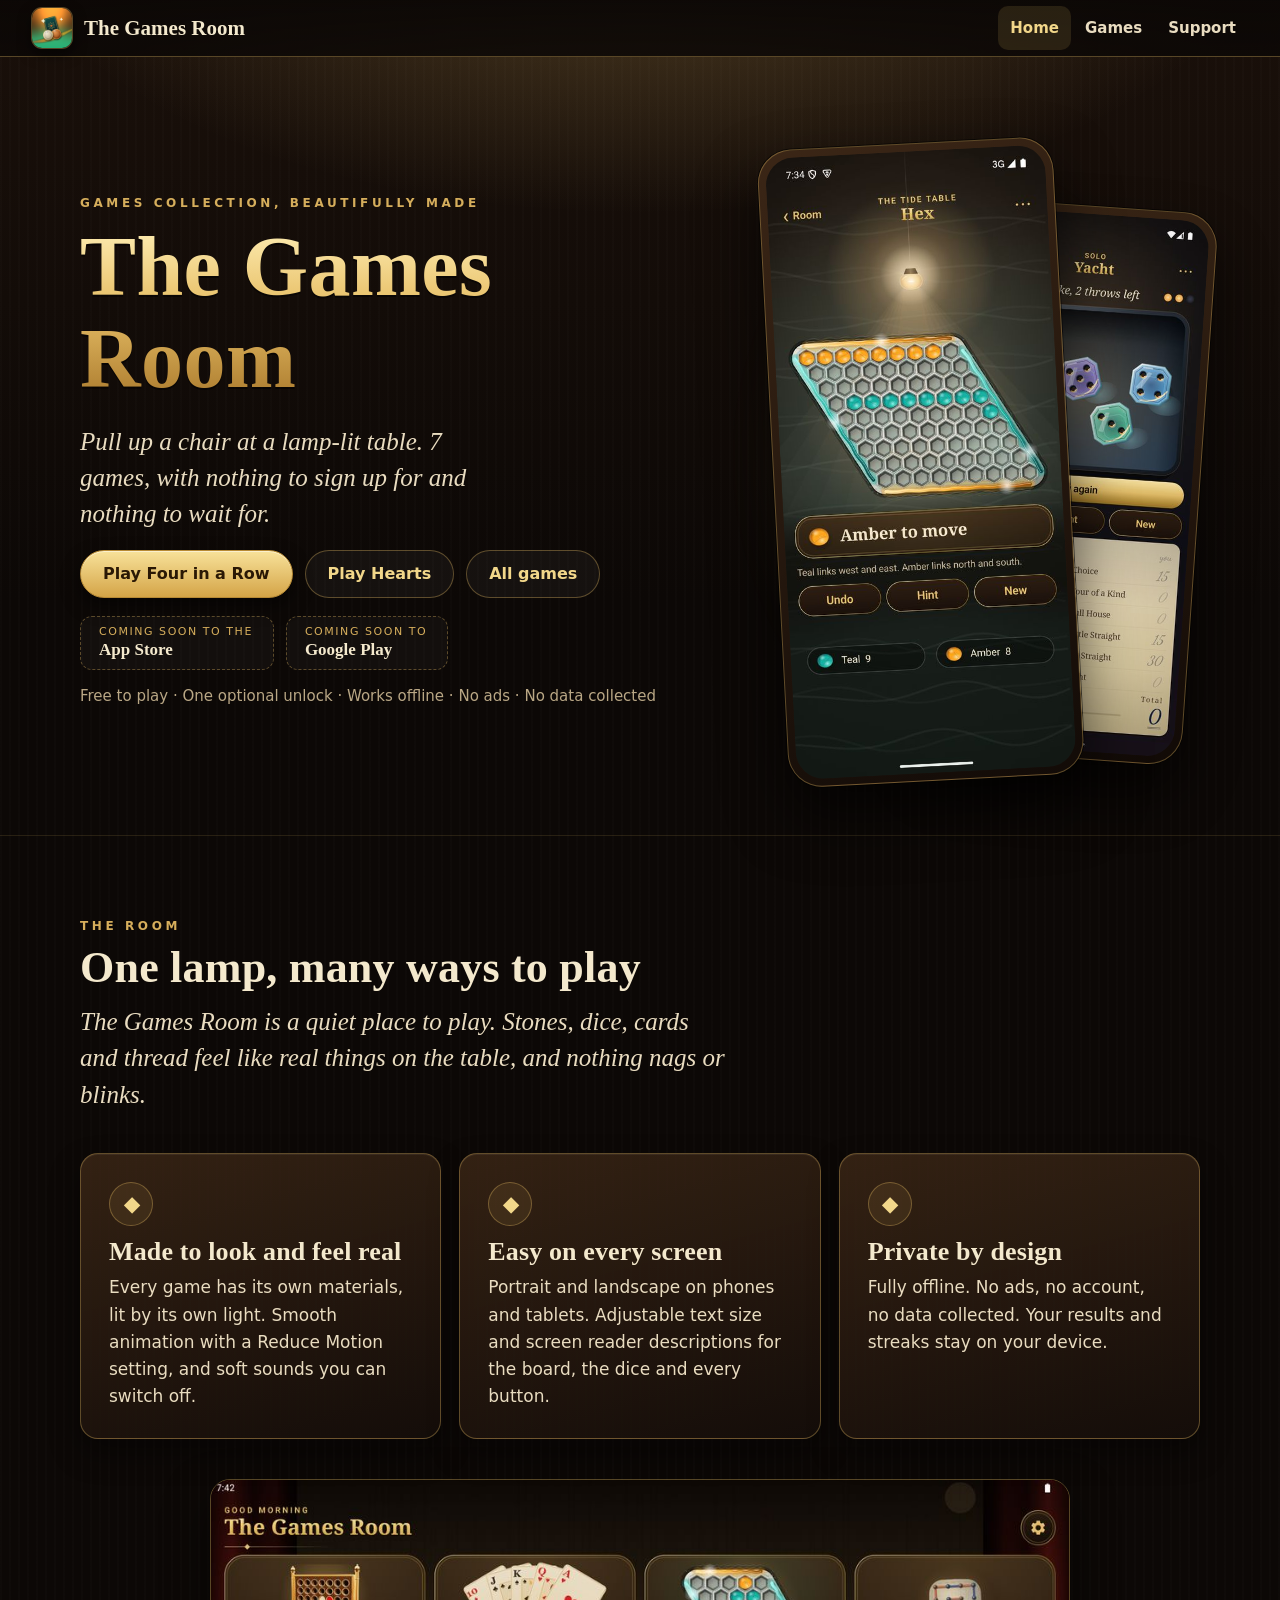
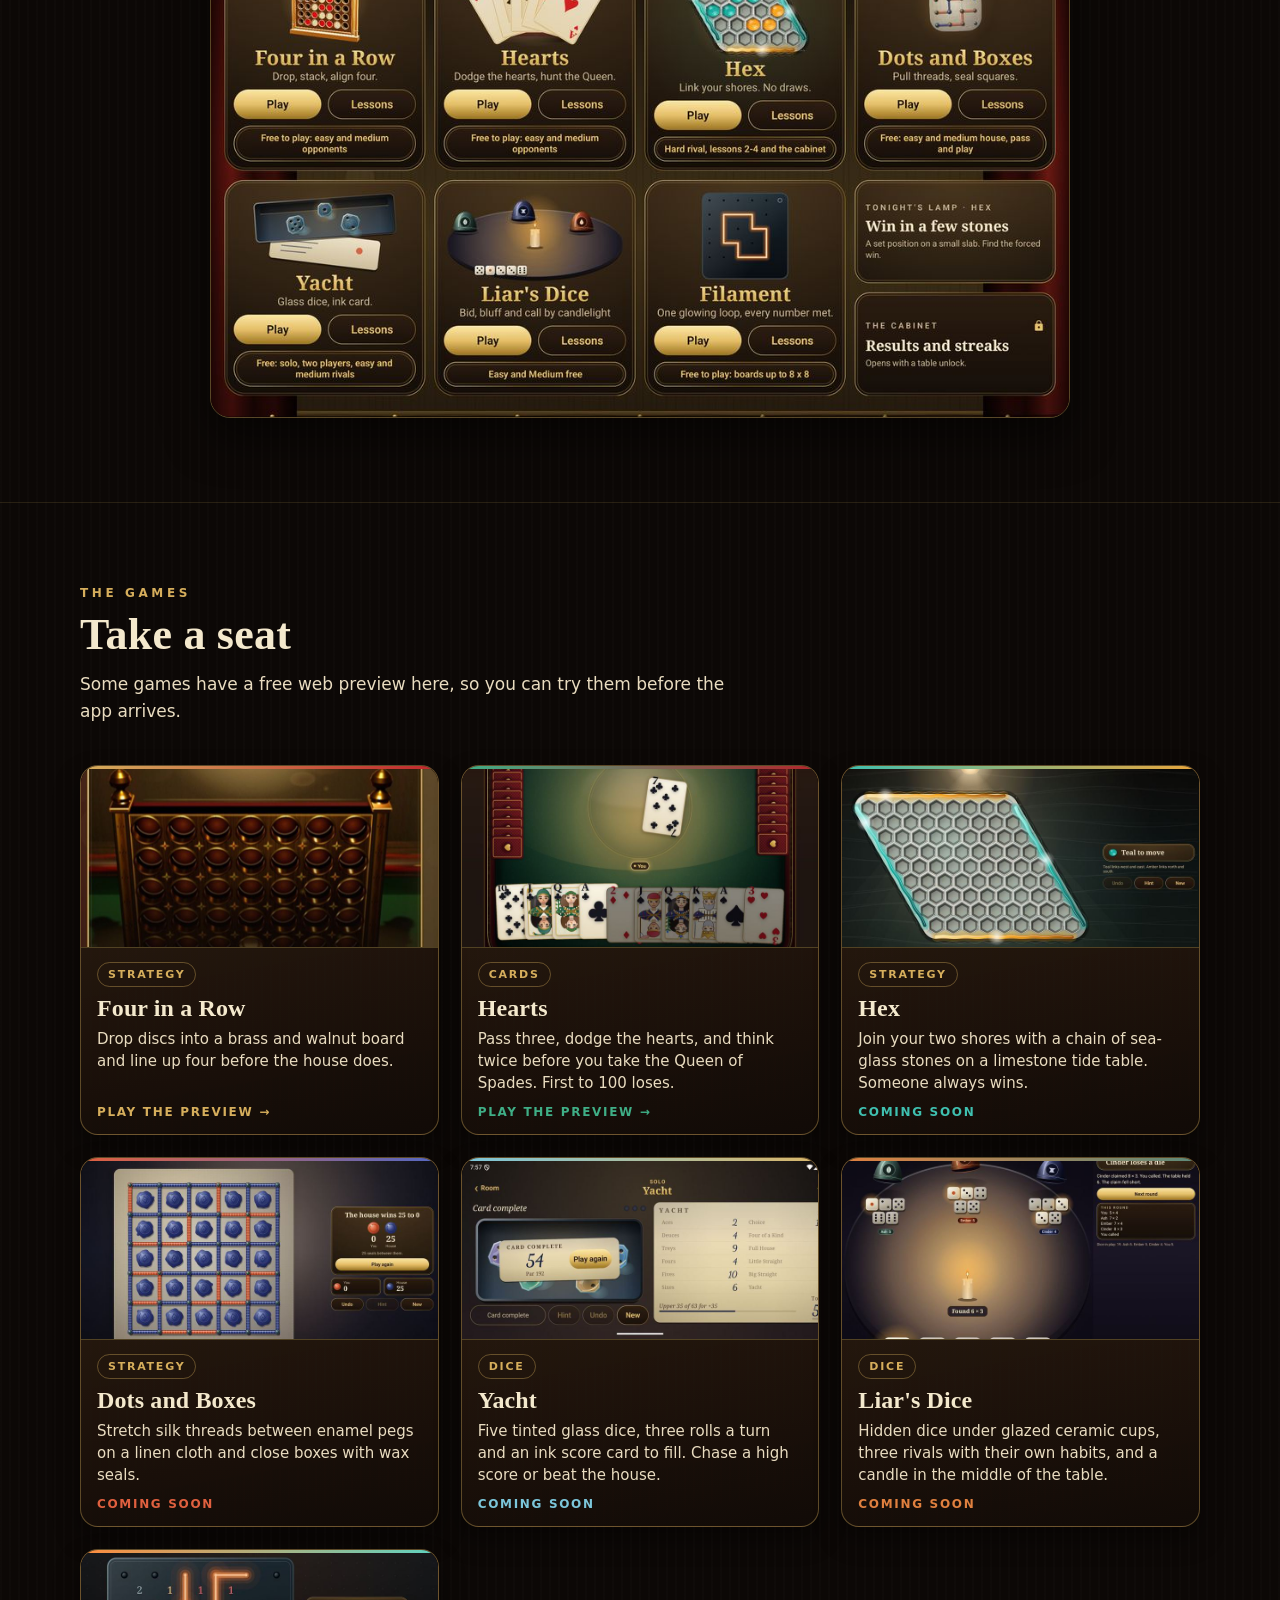
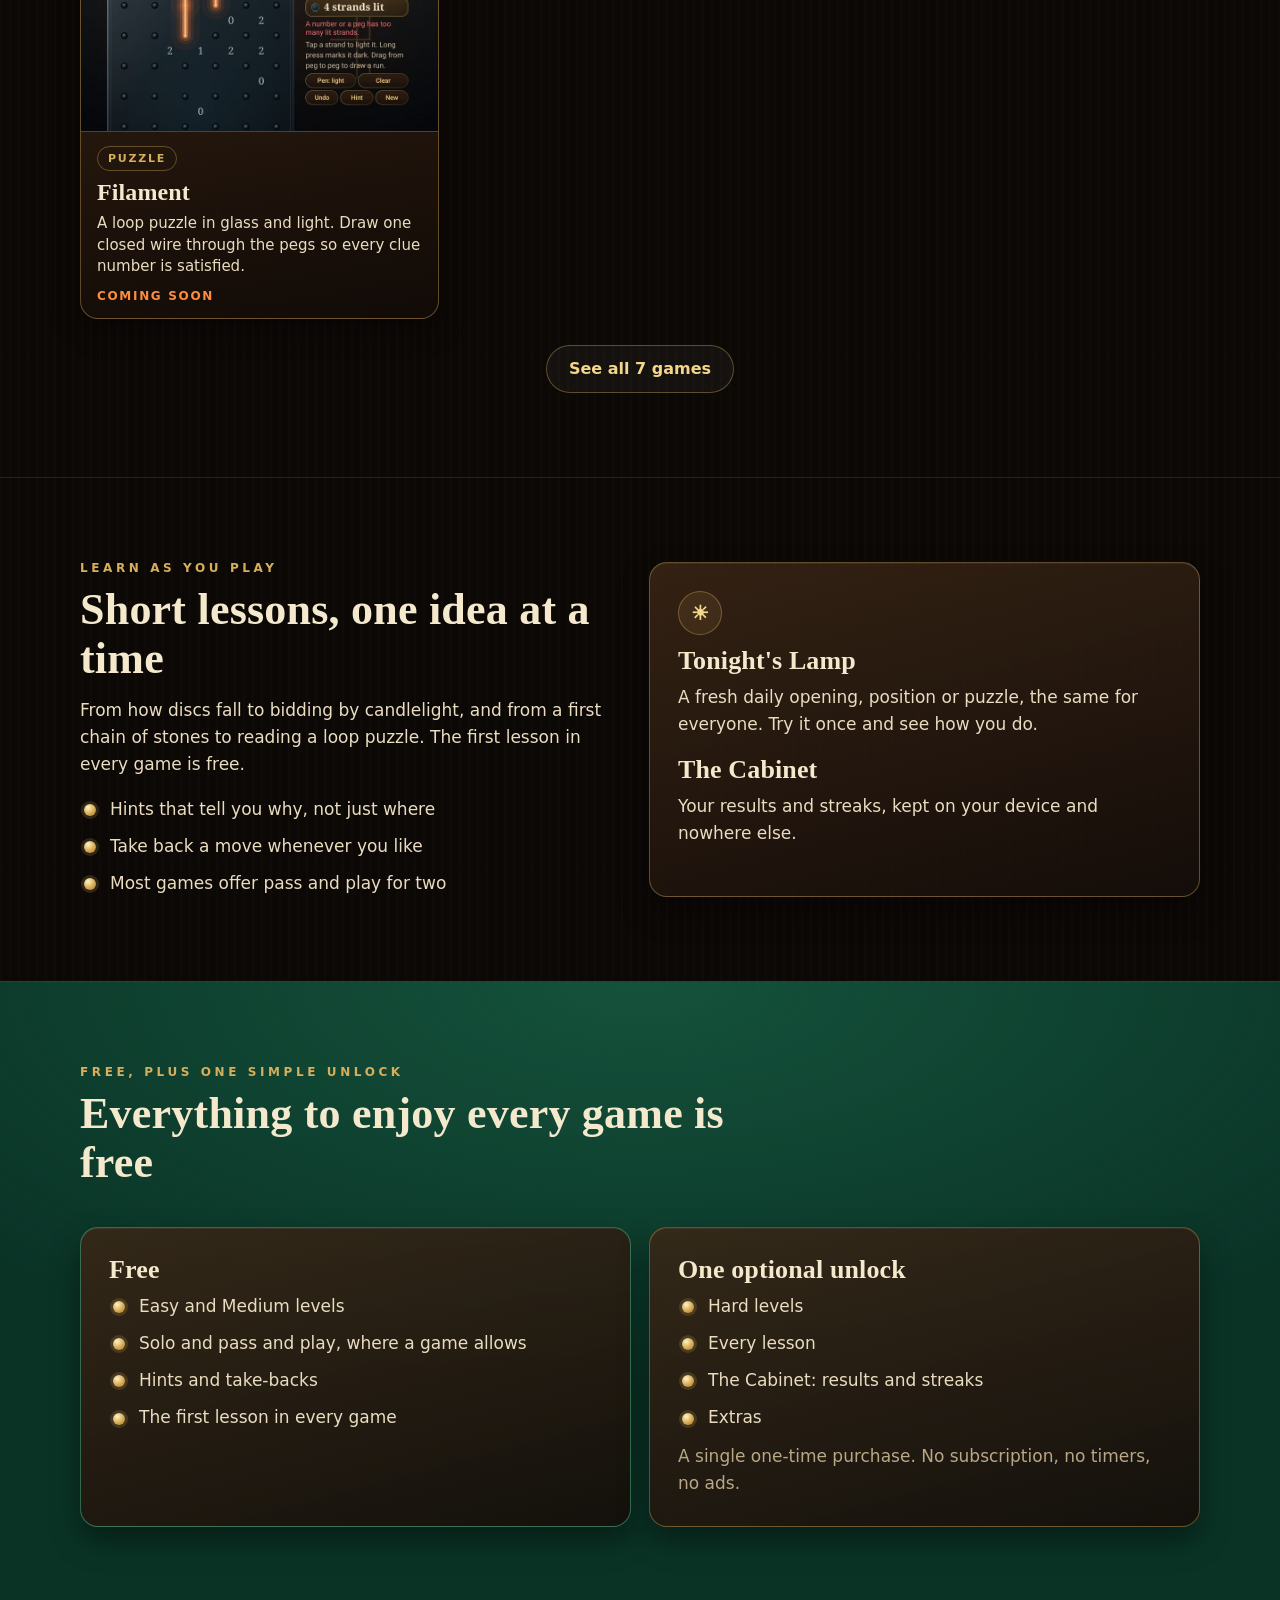
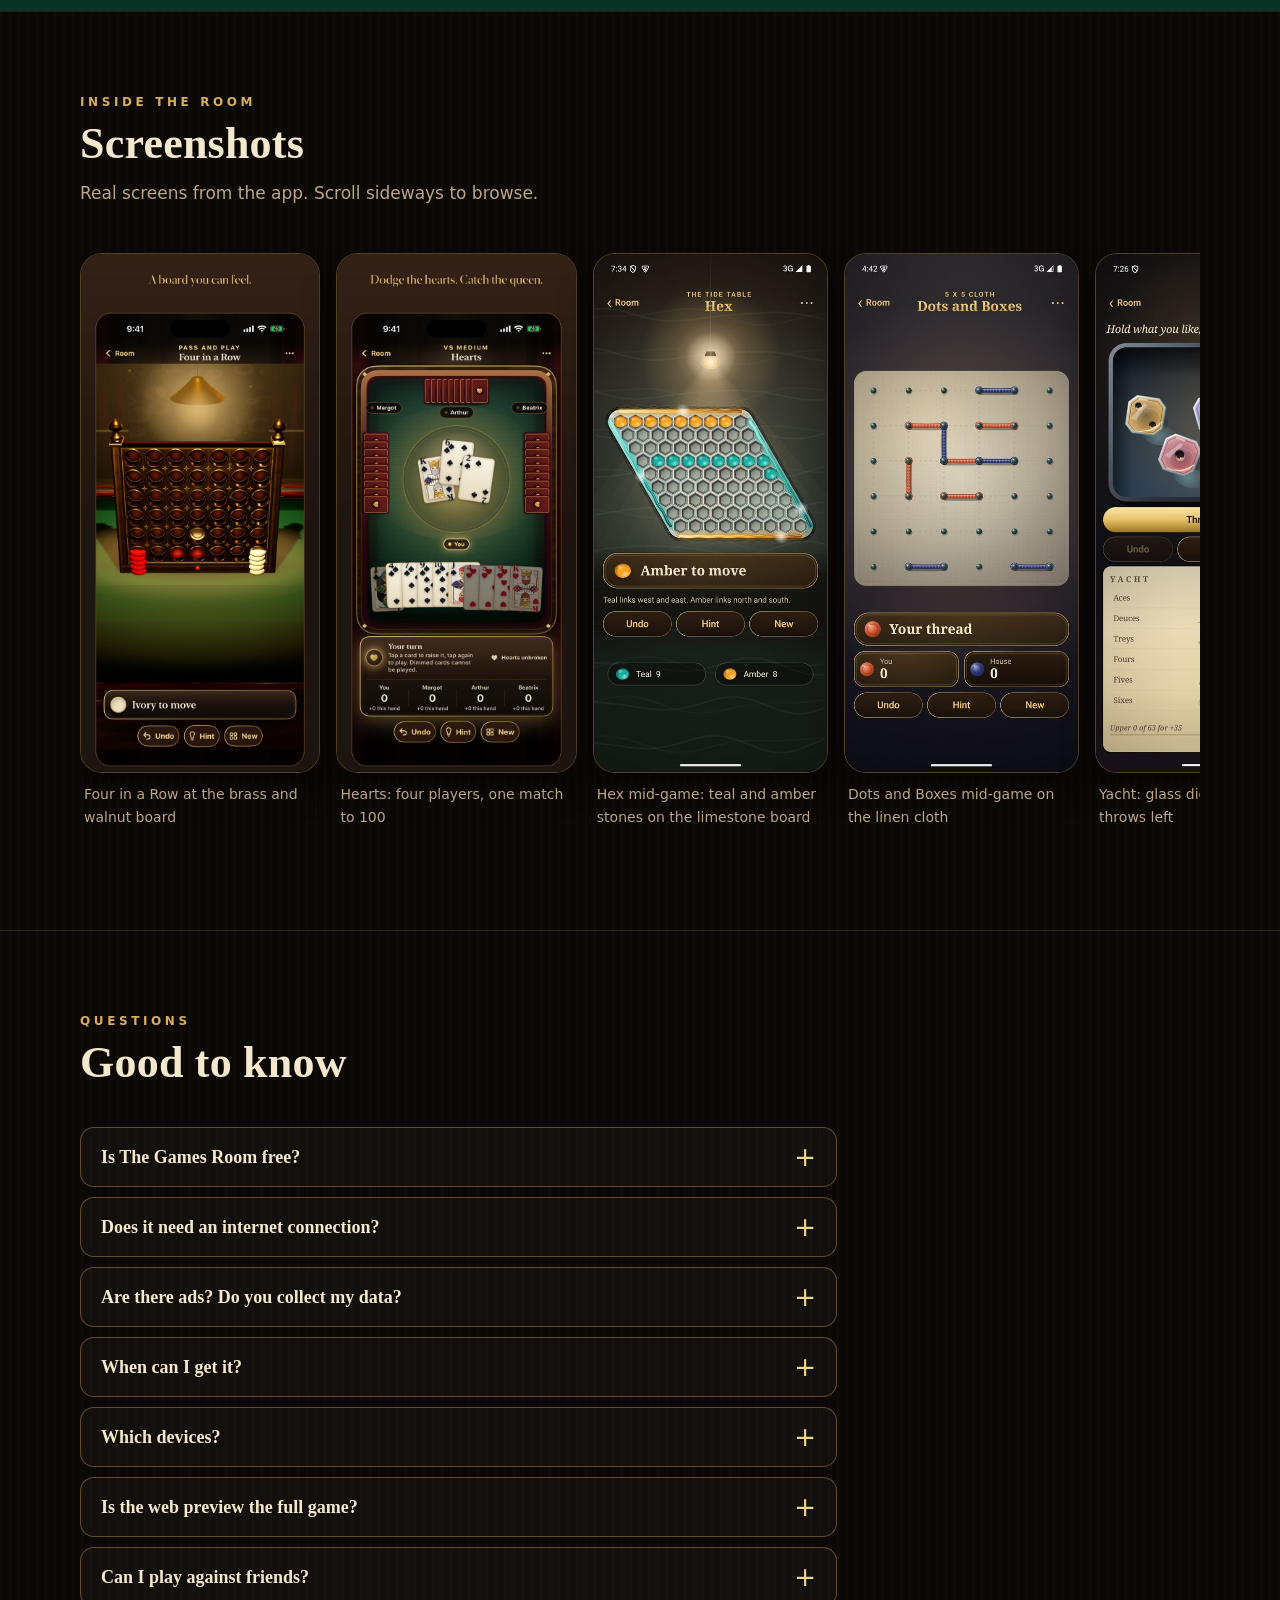
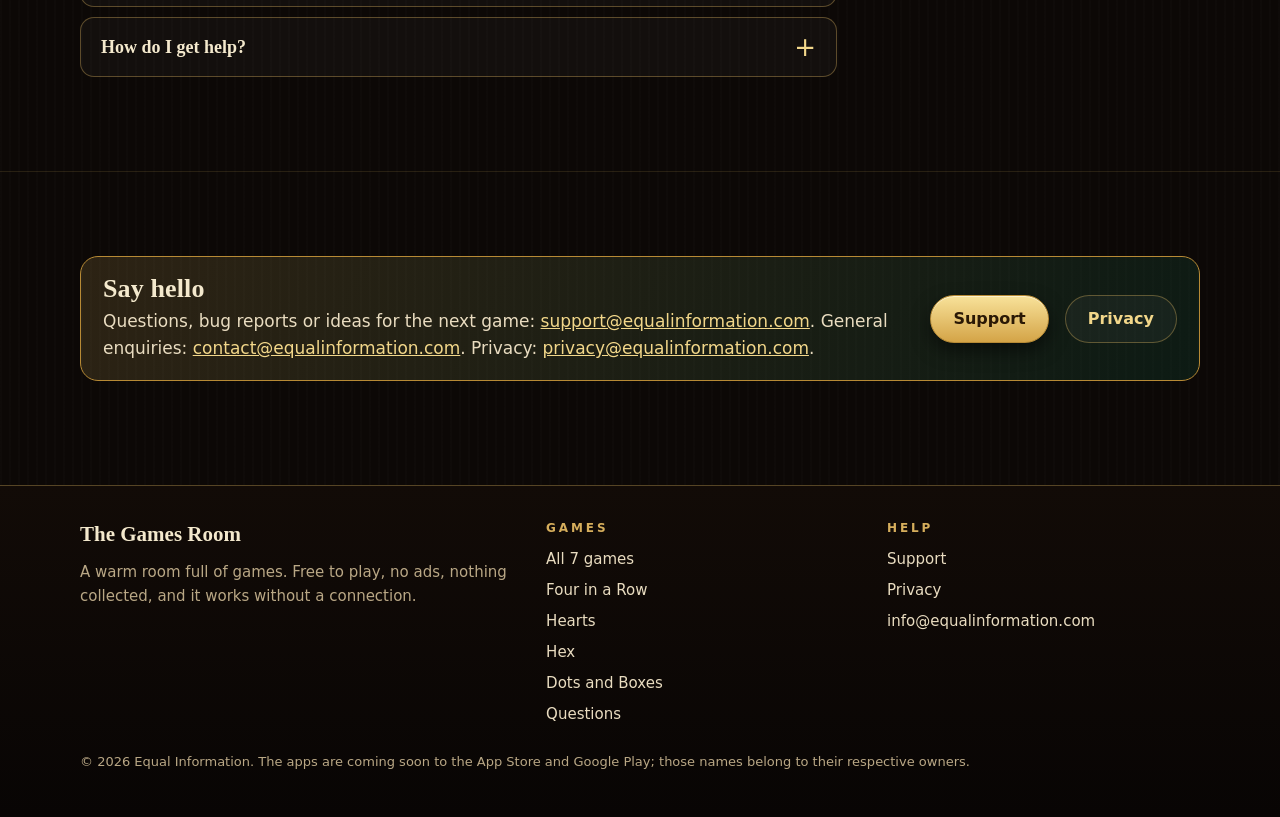
==== index.html @ 16c85405 "Data-driven site: games.json + generator, five new game pages, /games/ index, new screenshots, icon " ====
<!DOCTYPE html>
<html class="tgr-root" lang="en-US">
<head>
<meta charset="utf-8">
<title>The Games Room | 7 games at a lamp-lit table</title>
<meta name="viewport" content="width=device-width, initial-scale=1, viewport-fit=cover">
<meta name="description" content="7 games in one warm, lamp-lit room: Four in a Row, Hearts, Hex, Dots and Boxes and more. Free to play, fully offline, no ads, no data collected. Try the web previews now. Coming soon to the App Store and Google Play.">
<meta name="theme-color" content="#0c0806">
<link rel="canonical" href="https://equalinformation.com/the-games-room-site/">
<link rel="icon" type="image/png" href="assets/img/favicon.png">
<link rel="apple-touch-icon" href="assets/img/apple-touch-icon.png">
<link rel="stylesheet" href="assets/css/site.css?v=3">
<meta property="og:type" content="website">
<meta property="og:site_name" content="The Games Room">
<meta property="og:title" content="The Games Room | 7 games at a lamp-lit table">
<meta property="og:description" content="7 games in one warm, lamp-lit room: Four in a Row, Hearts, Hex, Dots and Boxes and more. Free to play, fully offline, no ads, no data collected. Try the web previews now. Coming soon to the App Store and Google Play.">
<meta property="og:url" content="https://equalinformation.com/the-games-room-site/">
<meta property="og:image" content="https://equalinformation.com/the-games-room-site/assets/img/og-1200x630.jpg">
<meta name="twitter:card" content="summary_large_image">
<script type="application/ld+json">{"@context":"https://schema.org","@type":"MobileApplication","name":"The Games Room","applicationCategory":"GameApplication","operatingSystem":"iOS, Android","description":"7 games at a lamp-lit table. Free to play, offline, no ads.","image":"https://equalinformation.com/the-games-room-site/assets/img/icon-512.png","offers":{"@type":"Offer","price":"0","priceCurrency":"USD"}}</script>
<script type="application/ld+json">{"@context":"https://schema.org","@type":"FAQPage","mainEntity":[{"@type":"Question","name":"Is The Games Room free?","acceptedAnswer":{"@type":"Answer","text":"Yes. Every game is free to play at its Easy and Medium levels, with hints and the first lesson. One optional, one-time unlock adds the Hard levels, every lesson, the Cabinet and extras. There is no subscription."}},{"@type":"Question","name":"Does it need an internet connection?","acceptedAnswer":{"@type":"Answer","text":"No. The Games Room works completely offline, on a plane or in a cabin."}},{"@type":"Question","name":"Are there ads? Do you collect my data?","acceptedAnswer":{"@type":"Answer","text":"There are no ads, and the app collects no data and asks for no account. Your results, streaks and settings stay on your device."}},{"@type":"Question","name":"When can I get it?","acceptedAnswer":{"@type":"Answer","text":"The Games Room is coming soon to the App Store and Google Play. This site will link to the stores as soon as the app is available."}},{"@type":"Question","name":"Which devices?","acceptedAnswer":{"@type":"Answer","text":"iPhone and iPad, and Android phones and tablets, in portrait and landscape."}},{"@type":"Question","name":"Is the web preview the full game?","acceptedAnswer":{"@type":"Answer","text":"No. A preview on this site is a small demo of a game against the computer, at Easy and Medium. The app adds the Hard levels, guided lessons, daily games, the Cabinet, sound and richer animation."}},{"@type":"Question","name":"Can I play against friends?","acceptedAnswer":{"@type":"Answer","text":"Several games have pass and play for two people on one device; each game page says what it offers."}},{"@type":"Question","name":"How do I get help?","acceptedAnswer":{"@type":"Answer","text":"Write to support@equalinformation.com or open the support page. For privacy questions write to privacy@equalinformation.com."}}]}</script>
</head>
<body class="tgr-body">
<a class="tgr-skip" href="#tgr-main">Jump to the page</a>
<header class="tgr-top">
<a class="tgr-brand" href="./"><img class="tgr-logo" src="assets/img/icon-96.png" alt="" width="40" height="40"><span class="tgr-brand-name">The Games Room</span></a>
<nav class="tgr-tabs" aria-label="Sections"><a href="" aria-current="page">Home</a><a href="games/">Games</a><a href="support/">Support</a></nav>
</header>
<main class="tgr-main" id="tgr-main">

<section class="tgr-hero"><div class="tgr-shell">
<div>
<p class="tgr-eyebrow">Games collection, beautifully made</p>
<h1 class="tgr-gilded">The Games Room</h1>
<p class="tgr-lede">Pull up a chair at a lamp-lit table. 7 games, with nothing to sign up for and nothing to wait for.</p>
<div class="tgr-badges"><a class="tgr-btn" href="four-in-a-row/#tgr-play">Play Four in a Row</a><a class="tgr-btn tgr-ghost" href="hearts/#tgr-play">Play Hearts</a><a class="tgr-btn tgr-ghost" href="games/">All games</a></div>
<div class="tgr-badges" aria-label="Availability"><span class="tgr-badge-soon"><small>Coming soon to the</small><b>App Store</b></span><span class="tgr-badge-soon"><small>Coming soon to</small><b>Google Play</b></span></div>
<p class="tgr-hero-meta">Free to play &middot; One optional unlock &middot; Works offline &middot; No ads &middot; No data collected</p>
</div>
<div class="tgr-hero-art"><div class="tgr-glow"></div><div class="tgr-phone tgr-a"><img src="assets/shots/hex-play.jpg" alt="Hex mid-game on the limestone board, teal and amber stones" width="450" height="1000" decoding="async"></div><div class="tgr-phone tgr-b"><img src="assets/shots/yacht-play.jpg" alt="Yacht: five glass dice thrown, two throws left" width="450" height="1000" loading="lazy" decoding="async"></div></div>
</div></section>

<section class="tgr-band" id="tgr-room"><div class="tgr-shell">
<div class="tgr-sec-head"><p class="tgr-eyebrow">The room</p><h2>One lamp, many ways to play</h2>
<p class="tgr-lede">The Games Room is a quiet place to play. Stones, dice, cards and thread feel like real things on the table, and nothing nags or blinks.</p></div>
<div class="tgr-grid tgr-g3">
<div class="tgr-card"><div class="tgr-ico" aria-hidden="true">&#9670;</div><h3>Made to look and feel real</h3><p>Every game has its own materials, lit by its own light. Smooth animation with a Reduce Motion setting, and soft sounds you can switch off.</p></div>
<div class="tgr-card"><div class="tgr-ico" aria-hidden="true">&#9670;</div><h3>Easy on every screen</h3><p>Portrait and landscape on phones and tablets. Adjustable text size and screen reader descriptions for the board, the dice and every button.</p></div>
<div class="tgr-card"><div class="tgr-ico" aria-hidden="true">&#9670;</div><h3>Private by design</h3><p>Fully offline. No ads, no account, no data collected. Your results and streaks stay on your device.</p></div>
</div>
<div class="tgr-roomshot"><figure><img src="assets/shots/room-grid.jpg" alt="The Games Room on a tablet: seven games on the shelf, Tonight's Lamp and the Cabinet" width="1000" height="625" loading="lazy" decoding="async"></figure></div>
</div></section>

<section class="tgr-band" id="tgr-games"><div class="tgr-shell">
<div class="tgr-sec-head"><p class="tgr-eyebrow">The games</p><h2>Take a seat</h2><p>Some games have a free web preview here, so you can try them before the app arrives.</p></div>
<ul class="tgr-gamegrid"><li class="tgr-gc tgr-live" style="--ga:#d6ae5c;--gb:#c1272d" data-cat="strategy" data-tags="Two players|Lessons|Daily opening" data-text="four in a row drop, stack, align four. drop discs into a brass and walnut board and line up four before the house does. strategy two players lessons daily opening">
<img src="assets/shots/cover-four-in-a-row.jpg" alt="The Four in a Row board in brass and walnut" width="800" height="400" loading="lazy" decoding="async">
<div class="tgr-gc-body"><span class="tgr-pill">Strategy</span>
<h3><a class="tgr-gc-name" href="four-in-a-row/">Four in a Row</a></h3>
<p>Drop discs into a brass and walnut board and line up four before the house does.</p>
<span class="tgr-gc-state">Play the preview</span></div></li>
<li class="tgr-gc tgr-live" style="--ga:#3fae86;--gb:#b3262c" data-cat="cards" data-tags="Four players|Lessons|Hints" data-text="hearts dodge the hearts, mind the queen. pass three, dodge the hearts, and think twice before you take the queen of spades. first to 100 loses. cards four players lessons hints">
<img src="assets/shots/cover-hearts.jpg" alt="Hearts at the baize table on a tablet" width="800" height="400" loading="lazy" decoding="async">
<div class="tgr-gc-body"><span class="tgr-pill">Cards</span>
<h3><a class="tgr-gc-name" href="hearts/">Hearts</a></h3>
<p>Pass three, dodge the hearts, and think twice before you take the Queen of Spades. First to 100 loses.</p>
<span class="tgr-gc-state">Play the preview</span></div></li>
<li class="tgr-gc" style="--ga:#3fc0b0;--gb:#eaa63c" data-cat="strategy" data-tags="Two players|Lessons|3 levels|Daily" data-text="hex link your shores. no draws. join your two shores with a chain of sea-glass stones on a limestone tide table. someone always wins. strategy two players lessons 3 levels daily">
<img src="assets/shots/cover-hex.jpg" alt="The Hex board: a limestone slab with teal and amber stones" width="800" height="400" loading="lazy" decoding="async">
<div class="tgr-gc-body"><span class="tgr-pill">Strategy</span>
<h3><a class="tgr-gc-name" href="hex/">Hex</a></h3>
<p>Join your two shores with a chain of sea-glass stones on a limestone tide table. Someone always wins.</p>
<span class="tgr-gc-state">Coming soon</span></div></li>
<li class="tgr-gc" style="--ga:#e0603f;--gb:#5568c2" data-cat="strategy" data-tags="Two players|Lessons|3 levels|Daily" data-text="dots and boxes thread the pegs, seal the squares. stretch silk threads between enamel pegs on a linen cloth and close boxes with wax seals. strategy two players lessons 3 levels daily">
<img src="assets/shots/cover-dots-and-boxes.jpg" alt="Dots and Boxes on a linen cloth with silk threads" width="800" height="400" loading="lazy" decoding="async">
<div class="tgr-gc-body"><span class="tgr-pill">Strategy</span>
<h3><a class="tgr-gc-name" href="dots-and-boxes/">Dots and Boxes</a></h3>
<p>Stretch silk threads between enamel pegs on a linen cloth and close boxes with wax seals.</p>
<span class="tgr-gc-state">Coming soon</span></div></li>
<li class="tgr-gc" style="--ga:#7cc6da;--gb:#d9b66a" data-cat="dice" data-tags="Solo|Two players|Lessons|Daily" data-text="yacht glass dice, ink score card. five tinted glass dice, three rolls a turn and an ink score card to fill. chase a high score or beat the house. dice solo two players lessons daily">
<img src="assets/shots/cover-yacht.jpg" alt="Yacht: glass dice beside an ink score card" width="800" height="400" loading="lazy" decoding="async">
<div class="tgr-gc-body"><span class="tgr-pill">Dice</span>
<h3><a class="tgr-gc-name" href="yacht/">Yacht</a></h3>
<p>Five tinted glass dice, three rolls a turn and an ink score card to fill. Chase a high score or beat the house.</p>
<span class="tgr-gc-state">Coming soon</span></div></li>
<li class="tgr-gc" style="--ga:#e0803f;--gb:#5d8a7a" data-cat="dice" data-tags="Bluffing|Three rivals|Lessons|Daily" data-text="liar's dice bid, bluff and call by candlelight. hidden dice under glazed ceramic cups, three rivals with their own habits, and a candle in the middle of the table. dice bluffing three rivals lessons daily">
<img src="assets/shots/cover-liars-dice.jpg" alt="Liar's Dice: three ceramic cups around a candle" width="800" height="400" loading="lazy" decoding="async">
<div class="tgr-gc-body"><span class="tgr-pill">Dice</span>
<h3><a class="tgr-gc-name" href="liars-dice/">Liar's Dice</a></h3>
<p>Hidden dice under glazed ceramic cups, three rivals with their own habits, and a candle in the middle of the table.</p>
<span class="tgr-gc-state">Coming soon</span></div></li>
<li class="tgr-gc" style="--ga:#ff8c3d;--gb:#5fd3c0" data-cat="puzzle" data-tags="Solo|Lessons|5x5 to 10x10|Daily" data-text="filament one glowing loop, every number met. a loop puzzle in glass and light. draw one closed wire through the pegs so every clue number is satisfied. puzzle solo lessons 5x5 to 10x10 daily">
<img src="assets/shots/cover-filament.jpg" alt="Filament: a glowing loop on a smoked-glass plate" width="800" height="400" loading="lazy" decoding="async">
<div class="tgr-gc-body"><span class="tgr-pill">Puzzle</span>
<h3><a class="tgr-gc-name" href="filament/">Filament</a></h3>
<p>A loop puzzle in glass and light. Draw one closed wire through the pegs so every clue number is satisfied.</p>
<span class="tgr-gc-state">Coming soon</span></div></li></ul>
<p class="tgr-allgames"><a class="tgr-btn tgr-ghost" href="games/">See all 7 games</a></p>
</div></section>

<section class="tgr-band" id="tgr-learn"><div class="tgr-shell">
<div class="tgr-grid tgr-g2">
<div><p class="tgr-eyebrow">Learn as you play</p><h2 style="margin:10px 0 14px">Short lessons, one idea at a time</h2>
<p>From how discs fall to bidding by candlelight, and from a first chain of stones to reading a loop puzzle. The first lesson in every game is free.</p>
<ul class="tgr-check"><li>Hints that tell you why, not just where</li><li>Take back a move whenever you like</li><li>Most games offer pass and play for two</li></ul></div>
<div class="tgr-card" id="tgr-lamp"><div class="tgr-ico" aria-hidden="true">&#9728;</div><h3>Tonight's Lamp</h3><p>A fresh daily opening, position or puzzle, the same for everyone. Try it once and see how you do.</p>
<h3 style="margin-top:18px">The Cabinet</h3><p>Your results and streaks, kept on your device and nowhere else.</p></div>
</div></div></section>

<section class="tgr-band tgr-baize" id="tgr-free"><div class="tgr-shell">
<div class="tgr-sec-head"><p class="tgr-eyebrow">Free, plus one simple unlock</p><h2>Everything to enjoy every game is free</h2></div>
<div class="tgr-unlock">
<div class="tgr-card tgr-free"><h3>Free</h3><ul class="tgr-check"><li>Easy and Medium levels</li><li>Solo and pass and play, where a game allows</li><li>Hints and take-backs</li><li>The first lesson in every game</li></ul></div>
<div class="tgr-card"><h3>One optional unlock</h3><ul class="tgr-check"><li>Hard levels</li><li>Every lesson</li><li>The Cabinet: results and streaks</li><li>Extras</li></ul><p class="tgr-muted" style="margin-top:12px">A single one-time purchase. No subscription, no timers, no ads.</p></div>
</div></div></section>

<section class="tgr-band" id="tgr-gallery"><div class="tgr-shell">
<div class="tgr-sec-head"><p class="tgr-eyebrow">Inside the room</p><h2>Screenshots</h2><p class="tgr-muted">Real screens from the app. Scroll sideways to browse.</p></div>
<div class="tgr-gallery" tabindex="0" role="group" aria-label="Screenshot gallery"><figure><img src="assets/shots/01-four-play.jpg" alt="Four in a Row at the brass and walnut board" width="660" height="1434" decoding="async"><figcaption>Four in a Row at the brass and walnut board</figcaption></figure><figure><img src="assets/shots/05-hearts-play.jpg" alt="Hearts: four players, one match to 100" width="660" height="1434" decoding="async"><figcaption>Hearts: four players, one match to 100</figcaption></figure><figure><img src="assets/shots/hex-play.jpg" alt="Hex mid-game: teal and amber stones on the limestone board" width="450" height="1000" loading="lazy" decoding="async"><figcaption>Hex mid-game: teal and amber stones on the limestone board</figcaption></figure><figure><img src="assets/shots/dots-play.jpg" alt="Dots and Boxes mid-game on the linen cloth" width="450" height="1000" loading="lazy" decoding="async"><figcaption>Dots and Boxes mid-game on the linen cloth</figcaption></figure><figure><img src="assets/shots/yacht-play.jpg" alt="Yacht: glass dice thrown, two throws left" width="450" height="1000" loading="lazy" decoding="async"><figcaption>Yacht: glass dice thrown, two throws left</figcaption></figure><figure><img src="assets/shots/liars-bid.jpg" alt="Liar's Dice after a call: the cups are lifted and the dice counted" width="450" height="1000" loading="lazy" decoding="async"><figcaption>Liar's Dice after a call: the cups are lifted and the dice counted</figcaption></figure><figure><img src="assets/shots/filament-win.jpg" alt="Filament solved: the loop is closed and the lamp is lit" width="562" height="1000" loading="lazy" decoding="async"><figcaption>Filament solved: the loop is closed and the lamp is lit</figcaption></figure></div>
</div></section>

<section class="tgr-band" id="tgr-faq"><div class="tgr-shell"><div class="tgr-sec-head"><p class="tgr-eyebrow">Questions</p><h2>Good to know</h2></div>
<div class="tgr-prose"><details><summary>Is The Games Room free?</summary><div><p>Yes. Every game is free to play at its Easy and Medium levels, with hints and the first lesson. One optional, one-time unlock adds the Hard levels, every lesson, the Cabinet and extras. There is no subscription.</p></div></details><details><summary>Does it need an internet connection?</summary><div><p>No. The Games Room works completely offline, on a plane or in a cabin.</p></div></details><details><summary>Are there ads? Do you collect my data?</summary><div><p>There are no ads, and the app collects no data and asks for no account. Your results, streaks and settings stay on your device.</p></div></details><details><summary>When can I get it?</summary><div><p>The Games Room is coming soon to the App Store and Google Play. This site will link to the stores as soon as the app is available.</p></div></details><details><summary>Which devices?</summary><div><p>iPhone and iPad, and Android phones and tablets, in portrait and landscape.</p></div></details><details><summary>Is the web preview the full game?</summary><div><p>No. A preview on this site is a small demo of a game against the computer, at Easy and Medium. The app adds the Hard levels, guided lessons, daily games, the Cabinet, sound and richer animation.</p></div></details><details><summary>Can I play against friends?</summary><div><p>Several games have pass and play for two people on one device; each game page says what it offers.</p></div></details><details><summary>How do I get help?</summary><div><p>Write to support@equalinformation.com or open the support page. For privacy questions write to privacy@equalinformation.com.</p></div></details></div></div></section>

<section class="tgr-band" id="tgr-contact"><div class="tgr-shell"><div class="tgr-callout"><div class="tgr-t"><h3>Say hello</h3><p>Questions, bug reports or ideas for the next game: <a href="mailto:support@equalinformation.com">support@equalinformation.com</a>. General enquiries: <a href="mailto:contact@equalinformation.com">contact@equalinformation.com</a>. Privacy: <a href="mailto:privacy@equalinformation.com">privacy@equalinformation.com</a>.</p></div>
<a class="tgr-btn" href="support/">Support</a><a class="tgr-btn tgr-ghost" href="privacy/">Privacy</a></div></div></section>
</main>
<footer class="tgr-foot">
<section class="tgr-foot-grid">
<div class="tgr-foot-about"><p class="tgr-foot-name">The Games Room</p><p class="tgr-foot-blurb">A warm room full of games. Free to play, no ads, nothing collected, and it works without a connection.</p></div>
<nav class="tgr-foot-tables" aria-label="Games"><h4 class="tgr-foot-h">Games</h4><a href="games/">All 7 games</a><a href="four-in-a-row/">Four in a Row</a><a href="hearts/">Hearts</a><a href="hex/">Hex</a><a href="dots-and-boxes/">Dots and Boxes</a><a href="#tgr-faq">Questions</a></nav>
<nav class="tgr-foot-help" aria-label="Help"><h4 class="tgr-foot-h">Help</h4><a href="support/">Support</a><a href="privacy/">Privacy</a><a href="mailto:info@equalinformation.com">info@equalinformation.com</a></nav>
</section>
<p class="tgr-fine">&copy; 2026 Equal Information. The apps are coming soon to the App Store and Google Play; those names belong to their respective owners.</p>
</footer>

</body>
</html>
---- assets/css/site.css ----
/* The Games Room - public site styles. Ebony, walnut, brass, emerald baize, lamp light. */
:root{--k-night:#0c0806;--k-night2:#150e0a;--k-wood:#2b1b10;--k-wood2:#3b2616;--k-brass:#d6ae5c;--k-lustre:#f2d78a;--k-lustre-d:#b78a35;--k-felt:#0f4b38;--k-felt2:#0a3326;--k-cherry:#b3262c;--k-bone:#f4e9cd;--k-text:#e9dcc0;--k-dim:#b9a785;--k-rule:rgba(214,174,92,.38);--k-face-serif:"Iowan Old Style","Palatino Linotype",Palatino,"Book Antiqua","Hoefler Text",Georgia,"Times New Roman",serif;--k-face-sans:ui-sans-serif,system-ui,-apple-system,"Segoe UI",Roboto,"Helvetica Neue",Arial,sans-serif;--k-round:18px;--k-edge:clamp(16px,4vw,32px)}
*{box-sizing:border-box}
html{scroll-behavior:smooth;-webkit-text-size-adjust:100%}
body{background:var(--k-night);background-image:radial-gradient(900px 420px at 50% -80px,rgba(242,200,110,.26),transparent 70%),
  repeating-linear-gradient(90deg,rgba(255,255,255,.012) 0 2px,transparent 2px 9px),linear-gradient(180deg,#1a100a,#0c0806 600px);background-repeat:no-repeat,repeat,no-repeat;color:var(--k-text);font:17px/1.6 var(--k-face-sans);margin:0;min-height:100vh}
img{display:block;height:auto;max-width:100%}
a{color:var(--k-lustre)}a:hover{color:#fff3c8}
:focus-visible{border-radius:6px;outline:3px solid var(--k-lustre);outline-offset:3px}
.tgr-skip{background:var(--k-lustre);border-radius:8px;color:#241505;font-weight:700;left:-999px;padding:10px 14px;position:absolute;top:8px;z-index:100}
.tgr-skip:focus{left:8px}
.tgr-shell{margin-inline:auto;width:min(1120px,100% - 2*var(--k-edge))}
h1,h2,h3{color:var(--k-bone);font-family:var(--k-face-serif);font-weight:700;letter-spacing:.005em;line-height:1.1;margin:0}
h1{font-size:clamp(40px,7.4vw,84px)}
h2{font-size:clamp(28px,4.4vw,44px)}
h3{font-size:clamp(20px,2.4vw,26px)}
.tgr-gilded{background:linear-gradient(180deg,#fff0b8 0%,#e8c068 45%,#a8772a 100%);background-clip:text;color:transparent;filter:drop-shadow(0 2px 0 rgba(0,0,0,.5));text-shadow:none;-webkit-background-clip:text}
.tgr-eyebrow{color:var(--k-brass);font:700 12px/1 var(--k-face-sans);letter-spacing:.3em;text-transform:uppercase}
p{margin:0 0 1em}
.tgr-lede{color:var(--k-text);font:italic 400 clamp(19px,2.4vw,25px)/1.45 var(--k-face-serif)}
.tgr-muted{color:var(--k-dim)}

/* header */

/* buttons / badges */
.tgr-btn{align-items:center;background:linear-gradient(180deg,#f8e29a,#d4a447);border:1px solid var(--k-lustre-d);border-radius:999px;box-shadow:0 1px 0 rgba(255,255,255,.5) inset,0 8px 18px rgba(0,0,0,.5);color:#2a1805;cursor:pointer;display:inline-flex;font:700 16px/1 var(--k-face-sans);gap:8px;justify-content:center;min-height:48px;padding:12px 22px;text-decoration:none;transition:transform .15s,filter .15s}
.tgr-btn:hover{color:#2a1805;filter:brightness(1.07);transform:translateY(-1px)}
.tgr-btn:active{transform:translateY(1px)}
.tgr-btn.tgr-ghost{background:rgba(255,255,255,.04);border-color:var(--k-rule);box-shadow:none;color:var(--k-lustre)}
.tgr-btn.tgr-ghost:hover{background:rgba(214,174,92,.14);color:#fff3c8}
.tgr-btn[disabled]{cursor:not-allowed;filter:none;opacity:.45;transform:none}
.tgr-btn.tgr-small{font-size:14px;min-height:40px;padding:9px 16px}
.tgr-badge-soon{background:rgba(255,255,255,.03);border:1px dashed var(--k-rule);border-radius:12px;color:var(--k-text);cursor:default;display:inline-flex;flex-direction:column;gap:2px;line-height:1.15;padding:9px 20px 9px 18px}
.tgr-badge-soon small{color:var(--k-brass);font-size:11px;letter-spacing:.14em;text-transform:uppercase}
.tgr-badge-soon b{color:var(--k-bone);font:700 17px/1.1 var(--k-face-serif)}
.tgr-badges{display:flex;flex-wrap:wrap;gap:12px;margin:18px 0 0}

/* hero */
.tgr-hero{padding:clamp(36px,7vw,84px) 0 clamp(28px,5vw,56px);position:relative}
.tgr-hero .tgr-shell{align-items:center;display:grid;gap:clamp(24px,5vw,60px);grid-template-columns:1.1fr .9fr}
.tgr-hero .tgr-lede{margin:18px 0 8px;max-width:34ch}
.tgr-hero-meta{color:var(--k-dim);font-size:15px;margin-top:14px}
.tgr-hero-art{display:grid;min-height:420px;place-items:center;position:relative}
.tgr-hero-art .tgr-glow{background:radial-gradient(closest-side,rgba(242,200,110,.38),transparent);filter:blur(24px);inset:6% 8%;position:absolute}
.tgr-phone{background:linear-gradient(160deg,#3b2616,#120b07);border:1px solid var(--k-rule);border-radius:34px;box-shadow:0 30px 60px rgba(0,0,0,.65),0 0 0 1px rgba(0,0,0,.6);padding:7px;position:relative}
.tgr-phone img{border-radius:28px;width:100%}
.tgr-hero-art .tgr-phone.tgr-a{transform:rotate(-3deg) translateX(-14%);width:min(300px,62%);z-index:2}
.tgr-hero-art .tgr-phone.tgr-b{opacity:.96;position:absolute;right:0;top:10%;transform:rotate(4deg);width:min(260px,54%);z-index:1}

/* sections */
section.tgr-band{border-top:1px solid rgba(214,174,92,.14);padding:clamp(40px,7vw,84px) 0}
.tgr-sec-head{margin-bottom:clamp(22px,4vw,40px);max-width:60ch}
.tgr-sec-head h2{margin:10px 0 12px}
.tgr-grid{display:grid;gap:18px}
.tgr-g2{grid-template-columns:repeat(2,1fr)}.tgr-g3{grid-template-columns:repeat(3,1fr)}
.tgr-card{background:linear-gradient(165deg,rgba(59,38,22,.85),rgba(21,14,10,.92));border:1px solid var(--k-rule);border-radius:var(--k-round);box-shadow:0 14px 30px rgba(0,0,0,.4),inset 0 1px 0 rgba(255,255,255,.06);padding:clamp(18px,2.6vw,28px);position:relative}
.tgr-card h3{margin-bottom:8px}
.tgr-card p:last-child{margin-bottom:0}
.tgr-card .tgr-ico{background:rgba(214,174,92,.1);border:1px solid var(--k-rule);border-radius:50%;color:var(--k-lustre);display:grid;font:700 20px var(--k-face-serif);height:44px;margin-bottom:12px;place-items:center;width:44px}
.tgr-table-card{display:flex;flex-direction:column;overflow:hidden;padding:0}
.tgr-table-card .tgr-pic{aspect-ratio:2.05/1;background:#000 center/cover no-repeat;border-bottom:1px solid var(--k-rule)}
.tgr-table-card .tgr-body{display:flex;flex:1;flex-direction:column;gap:12px;padding:clamp(18px,2.6vw,28px)}
.tgr-table-card .tgr-actions{display:flex;flex-wrap:wrap;gap:10px;margin-top:auto}
.tgr-pill{border:1px solid var(--k-rule);border-radius:999px;color:var(--k-brass);display:inline-block;font:700 11px/1 var(--k-face-sans);letter-spacing:.16em;padding:6px 10px;text-transform:uppercase}
.tgr-check{display:grid;gap:10px;list-style:none;margin:0;padding:0}
.tgr-check li{padding-left:30px;position:relative}
.tgr-check li::before{background:radial-gradient(circle at 35% 30%,#fff3c0,#c8963c 70%);border-radius:50%;box-shadow:0 0 0 3px rgba(214,174,92,.18);content:"";height:12px;left:4px;position:absolute;top:.5em;width:12px}
.tgr-unlock{display:grid;gap:18px;grid-template-columns:1fr 1fr}
.tgr-unlock .tgr-card.tgr-free{border-color:rgba(76,190,146,.5)}
.tgr-baize{background:radial-gradient(900px 400px at 50% 0,rgba(40,140,100,.35),transparent),var(--k-felt2)}

/* gallery */
.tgr-gallery{display:flex;gap:16px;overflow-x:auto;padding:6px 2px 18px;scroll-snap-type:x mandatory;scrollbar-color:var(--k-brass) transparent;-webkit-overflow-scrolling:touch}
.tgr-gallery figure{flex:0 0 min(260px,70vw);margin:0;scroll-snap-align:start}
.tgr-gallery figure img{background:#000;border:1px solid var(--k-rule);border-radius:22px;box-shadow:0 14px 30px rgba(0,0,0,.5)}
.tgr-gallery figcaption{color:var(--k-dim);font-size:14px;padding:10px 4px 0}
.tgr-gallery.tgr-wide figure{flex-basis:min(520px,86vw)}

/* faq */
details{background:rgba(255,255,255,.03);border:1px solid var(--k-rule);border-radius:14px;margin-bottom:10px}
summary{align-items:center;color:var(--k-bone);cursor:pointer;display:flex;font:700 18px/1.3 var(--k-face-serif);gap:12px;justify-content:space-between;list-style:none;min-height:48px;padding:16px 20px}
summary::-webkit-details-marker{display:none}
summary::after{color:var(--k-lustre);content:"+";font:400 26px/1 var(--k-face-sans);transition:transform .2s}
details[open] summary::after{transform:rotate(45deg)}
details > div{color:var(--k-text);padding:0 20px 18px}

/* footer */
.tgr-fine{font-size:13px;margin-top:26px}

/* page hero (table pages) */
.tgr-prose{max-width:70ch}.tgr-prose h2{font-size:clamp(24px,3.4vw,34px);margin:1.6em 0 .5em}.tgr-prose h3{margin:1.3em 0 .4em}
.tgr-prose li{margin-bottom:.4em}
.tgr-callout{align-items:center;background:linear-gradient(120deg,rgba(214,174,92,.16),rgba(15,75,56,.28));border:1px solid var(--k-lustre-d);border-radius:var(--k-round);display:flex;flex-wrap:wrap;gap:16px;padding:18px 22px}
.tgr-callout .tgr-t{flex:1 1 260px}.tgr-callout h3{margin-bottom:4px}.tgr-callout p{margin:0}
.tgr-demo-note{color:var(--k-dim);font-size:14px;margin:14px 0 0;text-align:center}

/* --k------- play area (shared) --k------- */
.tgr-stage{background:radial-gradient(700px 300px at 50% -40px,rgba(255,215,130,.28),transparent 70%),linear-gradient(180deg,#26170d,#120b07);border:1px solid var(--k-lustre-d);border-radius:26px;box-shadow:0 30px 70px rgba(0,0,0,.6),inset 0 0 0 4px rgba(0,0,0,.35),inset 0 0 0 5px rgba(214,174,92,.25);padding:clamp(12px,2.4vw,24px);position:relative}
.tgr-bar{align-items:center;display:flex;flex-wrap:wrap;gap:10px;justify-content:space-between;margin-bottom:12px}
.tgr-bar .tgr-grp{align-items:center;display:flex;flex-wrap:wrap;gap:8px}
.tgr-seg{border:1px solid var(--k-rule);border-radius:999px;display:inline-flex;overflow:hidden}
.tgr-seg button{background:transparent;border:0;color:var(--k-text);cursor:pointer;font:700 14px var(--k-face-sans);min-height:40px;padding:9px 16px}
.tgr-seg button[aria-pressed="true"]{background:linear-gradient(180deg,#f8e29a,#d4a447);color:#2a1805}
.tgr-status{color:var(--k-bone);font:italic 400 clamp(17px,2.2vw,21px)/1.3 var(--k-face-serif);margin:6px 0 10px;min-height:2.6em;text-align:center}
.tgr-tool{background:rgba(255,255,255,.05);border:1px solid var(--k-rule);border-radius:999px;color:var(--k-lustre);cursor:pointer;font:700 14px var(--k-face-sans);min-height:40px;padding:9px 16px}
.tgr-tool:hover:not([disabled]){background:rgba(214,174,92,.18)}
.tgr-tool[disabled]{cursor:not-allowed;opacity:.4}
.tgr-sr{clip:rect(0 0 0 0);height:1px;overflow:hidden;position:absolute;white-space:nowrap;width:1px}

/* four in a row board */
.tgr-f-wrap{--k-slot:min(11.6vw,64px);margin:0 auto;max-width:560px}
.tgr-f-board{background:linear-gradient(160deg,#6a431f,#3a2310 55%,#2b1a0c);border:2px solid #c99a45;border-radius:18px;box-shadow:0 20px 40px rgba(0,0,0,.6),inset 0 2px 0 rgba(255,235,170,.35),inset 0 -6px 14px rgba(0,0,0,.5);display:grid;gap:0;grid-template-columns:repeat(7,1fr);padding:12px 12px 14px;position:relative}
.tgr-f-col{align-items:center;background:none;border:0;border-radius:12px;color:inherit;cursor:pointer;display:flex;flex-direction:column;gap:7px;margin:0 1px;padding:3px;position:relative}
.tgr-f-col:hover:not([disabled]),.tgr-f-col.tgr-cur{background:rgba(255,226,140,.13)}
.tgr-f-col[disabled]{cursor:default}
.tgr-f-col:focus-visible{outline:3px solid var(--k-lustre);outline-offset:0}
.tgr-f-slot{aspect-ratio:1;background:radial-gradient(circle at 50% 38%,#0b0604 55%,#1d1109);border-radius:50%;box-shadow:inset 0 5px 9px rgba(0,0,0,.9),0 0 0 2px #c79a48,0 0 0 3px rgba(0,0,0,.5);overflow:visible;position:relative;width:100%}
.tgr-f-disc{border-radius:50%;box-shadow:inset 0 -5px 8px rgba(0,0,0,.35),inset 0 4px 6px rgba(255,255,255,.45),0 2px 4px rgba(0,0,0,.6);inset:6%;position:absolute}
.tgr-f-disc.tgr-p1{background:radial-gradient(circle at 35% 30%,#ff7a6e,#c1272d 55%,#7a1015)}
.tgr-f-disc.tgr-p2{background:radial-gradient(circle at 35% 30%,#fffaf0,#e9dcba 55%,#b9a370)}
.tgr-f-disc::after{border:2px solid rgba(0,0,0,.18);border-radius:50%;content:"";inset:22%;position:absolute}
.tgr-f-disc.tgr-drop{animation:fdrop var(--k-time,.45s) cubic-bezier(.5,0,.9,.6) both}
@keyframes fdrop{from{transform:translateY(var(--k-start))}to{transform:translateY(0)}}
.tgr-f-disc.tgr-win{animation:fglow 1s ease-in-out infinite alternate}
@keyframes fglow{from{box-shadow:inset 0 -5px 8px rgba(0,0,0,.35),0 0 0 3px #ffe9a0,0 0 10px #ffd470}to{box-shadow:inset 0 -5px 8px rgba(0,0,0,.35),0 0 0 3px #fff6cf,0 0 26px 6px #ffd470}}
.tgr-f-disc.tgr-hint{outline:3px dashed var(--k-lustre);outline-offset:2px}
.tgr-f-ghost{border-radius:50%;inset:6%;opacity:.45;pointer-events:none;position:absolute}
.tgr-f-legend{color:var(--k-dim);display:flex;font-size:14px;gap:20px;justify-content:center;margin-top:12px}
.tgr-f-legend i{border-radius:50%;display:inline-block;height:16px;margin-right:6px;vertical-align:-3px;width:16px}
.tgr-f-legend i.tgr-p1{background:radial-gradient(circle at 35% 30%,#ff7a6e,#c1272d 60%,#7a1015)}.tgr-f-legend i.tgr-p2{background:radial-gradient(circle at 35% 30%,#fffaf0,#e9dcba 60%,#b9a370)}

/* hearts table */
.tgr-h-table{background:radial-gradient(ellipse at 50% 40%,#1a7a58,#0f4b38 55%,#0a3326);border:2px solid #2a1a0c;border-radius:22px;box-shadow:inset 0 0 0 3px rgba(214,174,92,.5),inset 0 10px 60px rgba(0,0,0,.55);display:grid;gap:6px;grid-template-columns:minmax(64px,1fr) minmax(0,3fr) minmax(64px,1fr);grid-template-rows:auto minmax(150px,1fr) auto;min-height:min(72vh,560px);padding:12px;position:relative}
.tgr-h-seat{align-items:center;color:#e8f3e8;display:flex;flex-direction:column;font-size:13px;gap:4px;text-align:center}
.tgr-h-seat b{color:#fff6d8;font:700 15px var(--k-face-serif)}
.tgr-h-seat .tgr-tag{font-size:12px;opacity:.85}
.tgr-h-seat.tgr-turn b{color:var(--k-lustre);text-shadow:0 0 12px rgba(255,214,120,.7)}
.tgr-h-north{grid-column:2;grid-row:1}.tgr-h-west{grid-column:1;grid-row:2;justify-content:center}.tgr-h-east{grid-column:3;grid-row:2;justify-content:center}
.tgr-h-south{grid-column:1/4;grid-row:3}
.tgr-h-center{grid-column:2;grid-row:2;min-height:150px;position:relative}
.tgr-h-backs{display:flex;height:46px;justify-content:center;position:relative}
.tgr-h-backs.tgr-v{align-items:center;flex-direction:column;height:auto;width:42px}
.tgr-h-backs .tgr-cb{border-radius:5px;height:42px;margin-left:-18px;width:30px}
.tgr-h-backs .tgr-cb:first-child{margin-left:0}
.tgr-h-backs.tgr-v .tgr-cb{height:30px;margin-left:0;margin-top:-23px;width:42px}.tgr-h-backs.tgr-v .tgr-cb:first-child{margin-top:0}
.tgr-cb{background:repeating-linear-gradient(45deg,#7a1b22 0 4px,#5a1218 4px 8px);border:2px solid #f4e9cd;box-shadow:0 2px 4px rgba(0,0,0,.5)}
.tgr-card-face{aspect-ratio:5/7;background:linear-gradient(170deg,#fffaf0,#efe2c2);border:1px solid #b9a273;border-radius:8px;box-shadow:0 3px 8px rgba(0,0,0,.5);color:#14110d;font:700 calc(var(--k-cardw,62px)*.3)/1 var(--k-face-serif);position:relative;user-select:none;width:var(--k-cardw,62px)}
.tgr-card-face.tgr-red{color:#b3141d}
.tgr-card-face .tgr-c1{align-items:center;display:flex;flex-direction:column;left:12%;line-height:1;position:absolute;top:8%}
.tgr-card-face .tgr-c1 s{font-size:.9em;text-decoration:none}
.tgr-card-face .tgr-mid{display:grid;font-size:calc(var(--k-cardw,62px)*.62);inset:0;opacity:.9;place-items:center;position:absolute}
.tgr-card-face.tgr-q-spades .tgr-mid{font-size:calc(var(--k-cardw,62px)*.7)}
.tgr-h-hand{--k-cardw:clamp(46px,8.4vw,88px);display:flex;justify-content:center;min-height:calc(var(--k-cardw)*1.4 + 14px);padding:6px 0 4px}
.tgr-h-hand .tgr-hc{--k-fan:calc(var(--k-cardw)*.5);background:none;border:0;border-radius:8px;cursor:pointer;margin-left:calc(var(--k-fan)*-1);padding:0;position:relative;transition:transform .15s}
.tgr-h-hand .tgr-hc:first-child{margin-left:0}
.tgr-h-hand .tgr-hc:hover:not([disabled]),.tgr-h-hand .tgr-hc:focus-visible{transform:translateY(-12px);z-index:5}
.tgr-h-hand .tgr-hc.tgr-sel{transform:translateY(-22px);z-index:4}
.tgr-h-hand .tgr-hc.tgr-sel .tgr-card-face{box-shadow:0 0 0 3px var(--k-lustre),0 8px 14px rgba(0,0,0,.6)}
.tgr-h-hand .tgr-hc.tgr-hint .tgr-card-face{box-shadow:0 0 0 3px #7cf0c0,0 0 18px #7cf0c0}
.tgr-h-hand .tgr-hc[disabled]{cursor:default}
.tgr-h-hand .tgr-hc.tgr-dim .tgr-card-face{filter:brightness(.55) saturate(.7)}
.tgr-h-trick{--k-cardw:clamp(44px,8vw,66px);inset:0;position:absolute}
.tgr-h-trick .tgr-tc{position:absolute;transition:transform .35s ease,opacity .35s}
.tgr-tc.tgr-s0{bottom:2%;left:50%;transform:translateX(-50%)}
.tgr-tc.tgr-s2{left:50%;top:2%;transform:translateX(-50%)}
.tgr-tc.tgr-s1{left:12%;top:50%;transform:translateY(-50%) rotate(-6deg)}
.tgr-tc.tgr-s3{right:12%;top:50%;transform:translateY(-50%) rotate(6deg)}
.tgr-tc.tgr-take0{opacity:0;transform:translate(-50%,160%)}.tgr-tc.tgr-take2{opacity:0;transform:translate(-50%,-160%)}
.tgr-tc.tgr-take1{opacity:0;transform:translate(-220%,-50%)}.tgr-tc.tgr-take3{opacity:0;transform:translate(220%,-50%)}
.tgr-h-actions{display:flex;flex-wrap:wrap;gap:8px;justify-content:center;margin:6px 0}
.tgr-h-score{border-collapse:collapse;font-size:14px;margin-top:12px;width:100%}
.tgr-h-score th,.tgr-h-score td{border-bottom:1px solid rgba(214,174,92,.2);padding:6px 8px;text-align:center}
.tgr-h-score th{color:var(--k-brass);font-weight:700}
.tgr-h-score td:first-child,.tgr-h-score th:first-child{text-align:left}
.tgr-h-score tr.tgr-tot td{color:var(--k-lustre);font-weight:700}
.tgr-h-pill{background:rgba(0,0,0,.55);border:1px solid var(--k-rule);border-radius:14px;color:#fff6d8;font:italic 400 clamp(16px,2.2vw,20px)/1.3 var(--k-face-serif);left:50%;max-width:90%;padding:12px 18px;position:absolute;text-align:center;top:50%;transform:translate(-50%,-50%);z-index:3}
.tgr-h-pill .tgr-btn{margin-top:10px}
.tgr-h-tooltip{color:#bfeed8;font-size:15px;min-height:1.6em;text-align:center}
dialog{background:linear-gradient(170deg,#2b1b10,#120b07);border:1px solid var(--k-lustre-d);border-radius:20px;box-shadow:0 30px 80px rgba(0,0,0,.8);color:var(--k-text);max-width:min(460px,92vw);padding:24px}
dialog::backdrop{background:rgba(0,0,0,.65)}
dialog h3{margin-bottom:10px}

@media (width<=54em){
  .tgr-hero .tgr-shell{grid-template-columns:1fr}.tgr-hero-art{min-height:380px;order:-1}
  .tgr-g2,.tgr-g3,.tgr-unlock{grid-template-columns:1fr}
}
@media (width<=34em){
  .tgr-brand-name{font-size:19px}.tgr-tabs a{font-size:14px;padding:8px 9px}
  .tgr-h-table{grid-template-columns:40px minmax(0,1fr) 40px;padding:8px 6px}
  .tgr-h-backs.tgr-v .tgr-cb{height:22px;margin-top:-16px;width:30px}
  .tgr-h-seat .tgr-tag{display:none}
  .tgr-h-hand .tgr-hc{--k-fan:calc(var(--k-cardw)*.66)}
  .tgr-h-hand{--k-cardw:clamp(46px,15.4vw,66px)}
  .tgr-h-trick{--k-cardw:clamp(50px,13vw,64px)}
  .tgr-h-center{min-height:210px}
  .tgr-tc.tgr-s1{left:3%}.tgr-tc.tgr-s3{right:3%}
}
@media (prefers-reduced-motion:reduce){
  html{scroll-behavior:auto}*{animation-duration:.001ms!important;animation-iteration-count:1!important;transition-duration:.001ms!important}
}

/* chrome: grid areas */
.tgr-top{align-items:center;backdrop-filter:blur(10px);background:linear-gradient(180deg,rgba(12,8,6,.97),rgba(12,8,6,.86));border-bottom:1px solid var(--k-rule);display:grid;gap:4px 18px;grid-template-areas:"mark tabs";grid-template-columns:1fr auto;padding:6px var(--k-edge);position:sticky;top:0;z-index:50}
.tgr-brand{align-items:center;color:var(--k-bone);display:grid;font:700 21px/1 var(--k-face-serif);gap:12px;grid-area:mark;grid-auto-flow:column;justify-content:start;text-decoration:none}
.tgr-logo{border-radius:10px;box-shadow:0 0 0 1px var(--k-rule),0 6px 14px rgba(0,0,0,.6);height:40px;width:40px}
.tgr-tabs{display:grid;gap:2px;grid-area:tabs;grid-auto-flow:column}
.tgr-tabs a{align-items:center;border-radius:10px;color:var(--k-text);display:grid;font-size:15px;font-weight:600;min-height:44px;padding:0 12px;text-decoration:none}
.tgr-tabs a:hover,.tgr-tabs a[aria-current="page"]{background:rgba(214,174,92,.14);color:var(--k-lustre)}
.tgr-foot{background:linear-gradient(180deg,#120b07,#080504);border-top:1px solid var(--k-rule);color:var(--k-dim);font-size:15px;margin-top:20px;padding:36px var(--k-edge) 44px}
.tgr-foot-grid{display:grid;gap:22px 28px;grid-template-areas:"about tables help";grid-template-columns:1.4fr 1fr 1fr;margin:0 auto;max-width:1120px}
.tgr-foot-about{grid-area:about}.tgr-foot-tables{grid-area:tables}.tgr-foot-help{grid-area:help}
.tgr-foot-tables,.tgr-foot-help{align-content:start;display:grid;gap:7px}
.tgr-foot a{color:var(--k-text);text-decoration:none}.tgr-foot a:hover{color:var(--k-lustre);text-decoration:underline}
.tgr-foot-h{color:var(--k-brass);font:700 12px/1 var(--k-face-sans);letter-spacing:.24em;margin:0 0 6px;text-transform:uppercase}
.tgr-foot-name{color:var(--k-bone);font:700 21px/1.2 var(--k-face-serif);margin:0 0 12px}
.tgr-fine{font-size:13px;margin:26px auto 0;max-width:1120px}

/* table pages: named areas */
.tgr-tp-shots{grid-area:shots;min-width:0}.tgr-tp{display:grid;gap:clamp(18px,3vw,32px) clamp(18px,3vw,36px);grid-template-areas:"head head" "play play" "rules keys" "rules ideas" "shots shots" "cta cta" "next next";grid-template-columns:1.25fr 1fr;margin:0 auto;max-width:1120px;padding:clamp(24px,4vw,48px) var(--k-edge) 40px}
.tgr-tp-head{grid-area:head}.tgr-tp-play{grid-area:play;min-width:0}.tgr-tp-rules{grid-area:rules}.tgr-tp-keys{grid-area:keys}.tgr-tp-ideas{grid-area:ideas}.tgr-tp-cta{grid-area:cta}.tgr-tp-next{grid-area:next;margin:0}
.tgr-trail{color:var(--k-dim);font-size:14px;margin:0 0 12px}.tgr-trail a{color:var(--k-dim)}
.tgr-tp-title{font-size:clamp(36px,6vw,68px)}
.tgr-tp-lede{margin-top:12px;max-width:40ch}
.tgr-tp-h{font-size:clamp(22px,3vw,30px);margin:0 0 12px}
.tgr-steps{counter-reset:s;display:grid;gap:10px;list-style:none;margin:0;padding:0}
.tgr-steps li{counter-increment:s;padding-left:42px;position:relative}
.tgr-steps li::before{background:rgba(214,174,92,.14);border:1px solid var(--k-rule);border-radius:50%;color:var(--k-lustre);content:counter(s);display:grid;font:700 14px var(--k-face-sans);height:28px;left:0;place-items:center;position:absolute;top:1px;width:28px}
.tgr-defs{display:grid;gap:4px 16px;grid-template-columns:max-content 1fr;margin:0}
.tgr-defs dt{color:var(--k-lustre);font-weight:700}.tgr-defs dd{margin:0}
.tgr-tp-cta{align-items:center;display:grid;gap:14px 18px;grid-template-columns:1fr auto auto}
.tgr-seg{border:1px solid var(--k-rule);border-radius:999px;display:inline-flex;margin:0;min-inline-size:0;overflow:hidden;padding:0}
.tgr-sr{border:0;height:1px;margin:-1px;overflow:hidden;padding:0;position:absolute;width:1px}
.tgr-status{display:block}
legend.tgr-sr{position:absolute}

/* notes pages */
.tgr-note{display:grid;gap:18px;margin:0 auto;max-width:760px;padding:clamp(28px,5vw,60px) var(--k-edge) 40px}
.tgr-note-title{font-size:clamp(34px,5vw,58px)}
.tgr-note-sec{border-top:1px solid var(--k-rule);padding-top:18px}
.tgr-note-sec h2{font-size:clamp(22px,3vw,30px);margin:0 0 12px}
.tgr-contacts{background:linear-gradient(165deg,rgba(59,38,22,.85),rgba(21,14,10,.92));border:1px solid var(--k-rule);border-radius:var(--k-round);padding:20px 22px}
.tgr-lost-links{display:grid;gap:12px;grid-auto-flow:column;justify-content:start}
.tgr-note-end{margin:0}
@media (width<=54em){.tgr-tp{grid-template-areas:"head" "play" "rules" "keys" "ideas" "shots" "cta" "next";grid-template-columns:minmax(0,1fr)}.tgr-tp-cta{grid-template-columns:1fr}.tgr-foot-grid{grid-template-areas:"about about" "tables help";grid-template-columns:1fr 1fr}}
@media (width<=34em){.tgr-top{grid-template-areas:"mark" "tabs";grid-template-columns:minmax(0,1fr)}.tgr-tabs{grid-auto-flow:column;grid-auto-columns:auto;justify-content:start;overflow-x:auto}.tgr-defs{grid-template-columns:1fr}.tgr-lost-links{grid-auto-flow:row}}
@media (width<=34em){.tgr-h-pill{padding:10px 12px;width:calc(100% + 56px)}}

/* ---- games catalogue: card grid, filters, per-game accent (--ga, --gb set inline from the game data) ---- */
.tgr-gamegrid{display:grid;gap:clamp(14px,2vw,22px);grid-template-columns:repeat(auto-fill,minmax(min(100%,17rem),1fr));list-style:none;margin:0;padding:0}
.tgr-gc{background:linear-gradient(170deg,rgba(59,38,22,.8),rgba(18,11,7,.95));border:1px solid var(--k-rule);border-radius:var(--k-round);box-shadow:0 12px 26px rgba(0,0,0,.38);display:flex;flex-direction:column;overflow:hidden;position:relative;transition:border-color .2s,transform .2s}
.tgr-gc::before{background:linear-gradient(90deg,var(--ga,var(--k-brass)),var(--gb,var(--k-lustre-d)));content:"";height:3px;order:-1}
.tgr-gc:hover,.tgr-gc:focus-within{border-color:var(--ga,var(--k-lustre));transform:translateY(-2px)}
.tgr-gc img{aspect-ratio:2/1;background:#000;border-bottom:1px solid var(--k-rule);object-fit:cover;width:100%}
.tgr-gc-body{display:flex;flex:1;flex-direction:column;gap:8px;padding:14px 16px 16px}
.tgr-gc-body h3{font-size:clamp(20px,2.2vw,24px)}
.tgr-gc-body p{color:var(--k-text);font-size:15px;line-height:1.45;margin:0}
.tgr-gc-name{color:var(--k-bone);text-decoration:none}
.tgr-gc-name::after{content:"";inset:0;position:absolute}
.tgr-gc-state{color:var(--ga,var(--k-brass));font:700 12px/1 var(--k-face-sans);letter-spacing:.14em;margin-top:auto;padding-top:4px;text-transform:uppercase}
.tgr-gc.tgr-live .tgr-gc-state::after{content:" \2192"}
.tgr-allgames{margin:26px 0 0;text-align:center}
.tgr-roomshot{margin-top:clamp(22px,4vw,40px)}
.tgr-roomshot img{border:1px solid var(--k-rule);border-radius:20px;box-shadow:0 20px 44px rgba(0,0,0,.5);margin-inline:auto;max-width:min(100%,860px)}
.tgr-roomshot figure{margin:0}

/* index page */
.tgr-ix{margin:0 auto;max-width:1120px;padding:clamp(24px,4vw,48px) var(--k-edge) 40px}
.tgr-ix-head{margin-bottom:22px}
.tgr-ix-head .tgr-lede{margin-top:12px;max-width:44ch}
.tgr-filters{display:grid;gap:12px;margin-bottom:22px}
.tgr-filters[hidden]{display:none}
.tgr-find input{background:rgba(255,255,255,.05);border:1px solid var(--k-rule);border-radius:999px;color:var(--k-bone);font:inherit;min-height:46px;padding:0 18px;width:min(100%,26rem)}
.tgr-chips{display:flex;flex-wrap:wrap;gap:8px}
.tgr-chip{background:transparent;border:1px solid var(--k-rule);border-radius:999px;color:var(--k-text);cursor:pointer;font:600 14px var(--k-face-sans);min-height:40px;padding:8px 16px}
.tgr-chip:hover{background:rgba(214,174,92,.14)}
.tgr-chip[aria-pressed="true"]{background:var(--k-lustre);border-color:var(--k-lustre);color:#241505}
.tgr-chip-tag{border-style:dashed;font-size:13px;min-height:36px;padding:6px 12px}
.tgr-count{color:var(--k-dim);font-size:14px;margin:0}
.tgr-empty{color:var(--k-dim);font-style:italic;margin-top:18px}

/* game page accent */
.tgr-gp{--ga:var(--k-brass);--gb:var(--k-lustre-d);position:relative}
.tgr-gp::before{background:radial-gradient(closest-side,color-mix(in srgb,var(--ga) 32%,transparent),transparent);content:"";height:340px;inset:0 0 auto;opacity:.55;pointer-events:none;position:absolute;z-index:-1}
.tgr-gp .tgr-tp-head{border-top:3px solid var(--ga);padding-top:18px}
.tgr-gp .tgr-tp-h{border-left:4px solid var(--ga);padding-left:12px}
.tgr-gp .tgr-steps li::before{border-color:var(--ga);color:var(--ga)}
.tgr-gp .tgr-check li::before{background:radial-gradient(circle at 35% 30%,#fff,var(--ga) 70%);box-shadow:0 0 0 3px color-mix(in srgb,var(--ga) 25%,transparent)}
.tgr-gp .tgr-defs dt{color:var(--ga)}
.tgr-gp .tgr-callout{border-color:var(--ga);background:linear-gradient(120deg,color-mix(in srgb,var(--ga) 18%,transparent),color-mix(in srgb,var(--gb) 22%,transparent))}
.tgr-tagrow{display:flex;flex-wrap:wrap;gap:8px;margin:16px 0 0}
.tgr-gp .tgr-pill{border-color:var(--ga);color:var(--ga)}
.tgr-pill-soft{border-color:var(--k-rule)!important;color:var(--k-dim)!important}
.tgr-sub{font-size:clamp(20px,2.6vw,26px);margin-top:26px}
.tgr-tp-shots h2{margin-bottom:14px}

/* gallery: every picture at one height, any orientation */
.tgr-gallery figure{flex:0 0 auto}
.tgr-gallery img{height:clamp(300px,60vh,520px);max-width:none;width:auto}
.tgr-gallery:focus-visible{outline-offset:-2px}
.tgr-gallery figcaption{max-width:26ch}

/* previous / next */
.tgr-tp-next{align-items:stretch;display:grid;gap:12px;grid-template-columns:1fr auto 1fr}
.tgr-pn{background:rgba(255,255,255,.04);border:1px solid var(--k-rule);border-radius:14px;color:var(--k-bone);display:grid;font:700 18px/1.2 var(--k-face-serif);gap:4px;min-height:56px;padding:12px 16px;text-decoration:none}
.tgr-pn:hover{border-color:var(--ga,var(--k-lustre));color:var(--k-bone)}
.tgr-pn small{color:var(--ga,var(--k-brass));font:700 11px/1 var(--k-face-sans);letter-spacing:.16em;text-transform:uppercase}
.tgr-pn-next{text-align:right}
.tgr-pn-all{align-content:center;font-size:15px;text-align:center}
@media (width<=34em){.tgr-tp-next{grid-template-columns:1fr 1fr}.tgr-pn-all{grid-column:1/-1;order:3}.tgr-gallery img{height:clamp(260px,52vh,420px)}}
@media (prefers-reduced-motion:reduce){.tgr-gc{transition:none}.tgr-gc:hover,.tgr-gc:focus-within{transform:none}}
.tgr-gc-body .tgr-pill{align-self:flex-start}
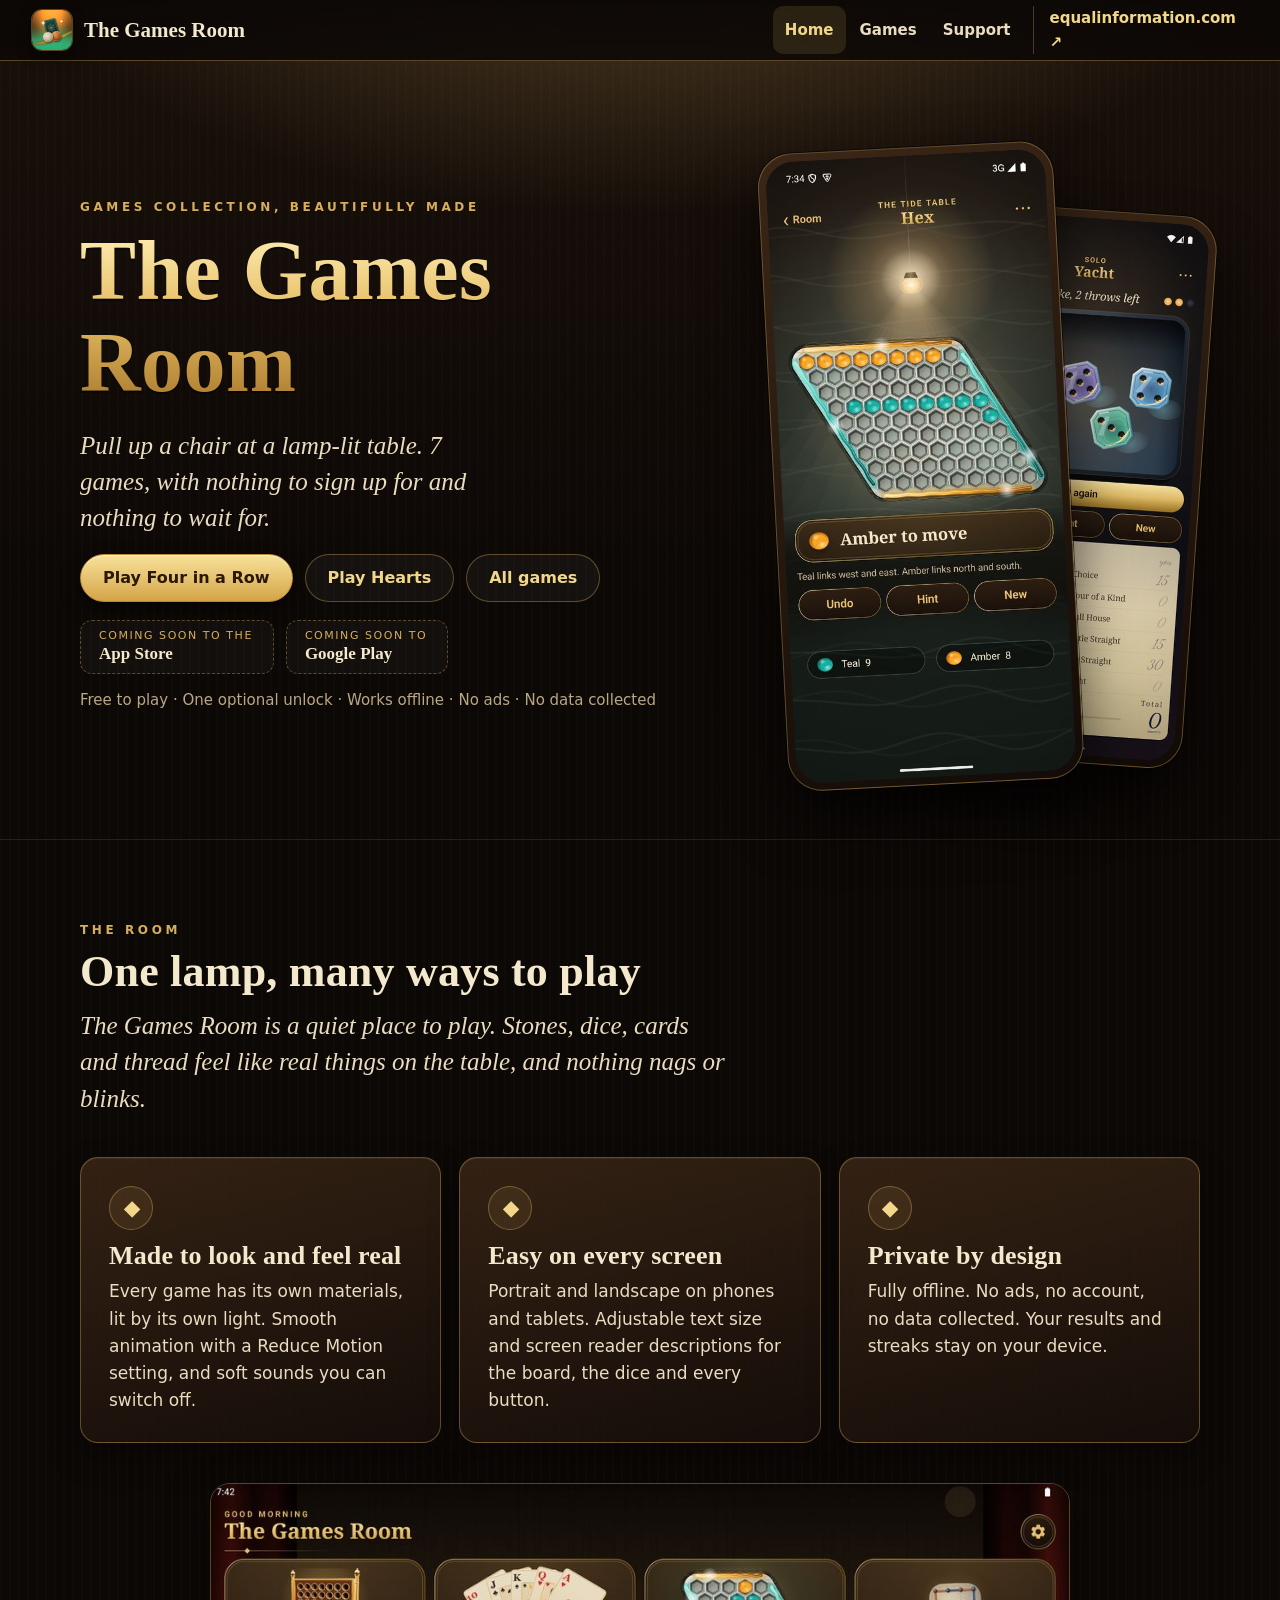
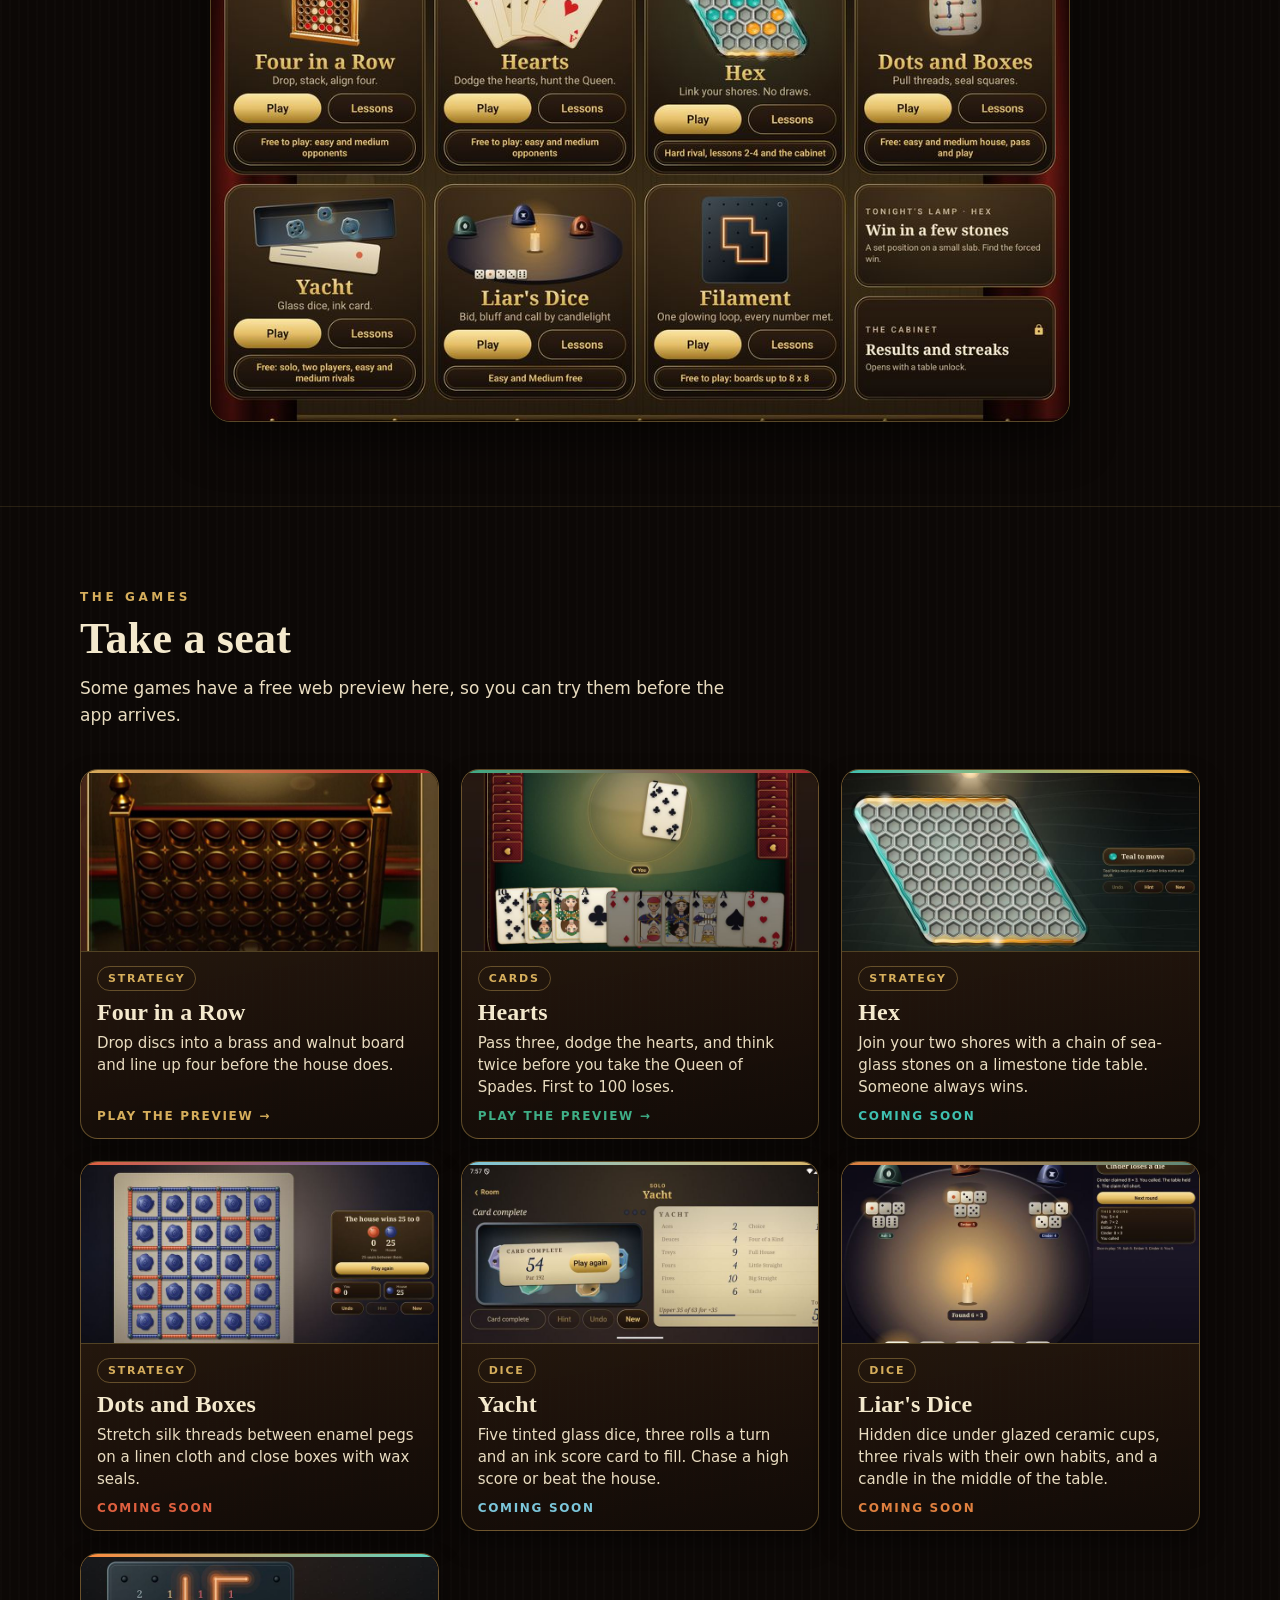
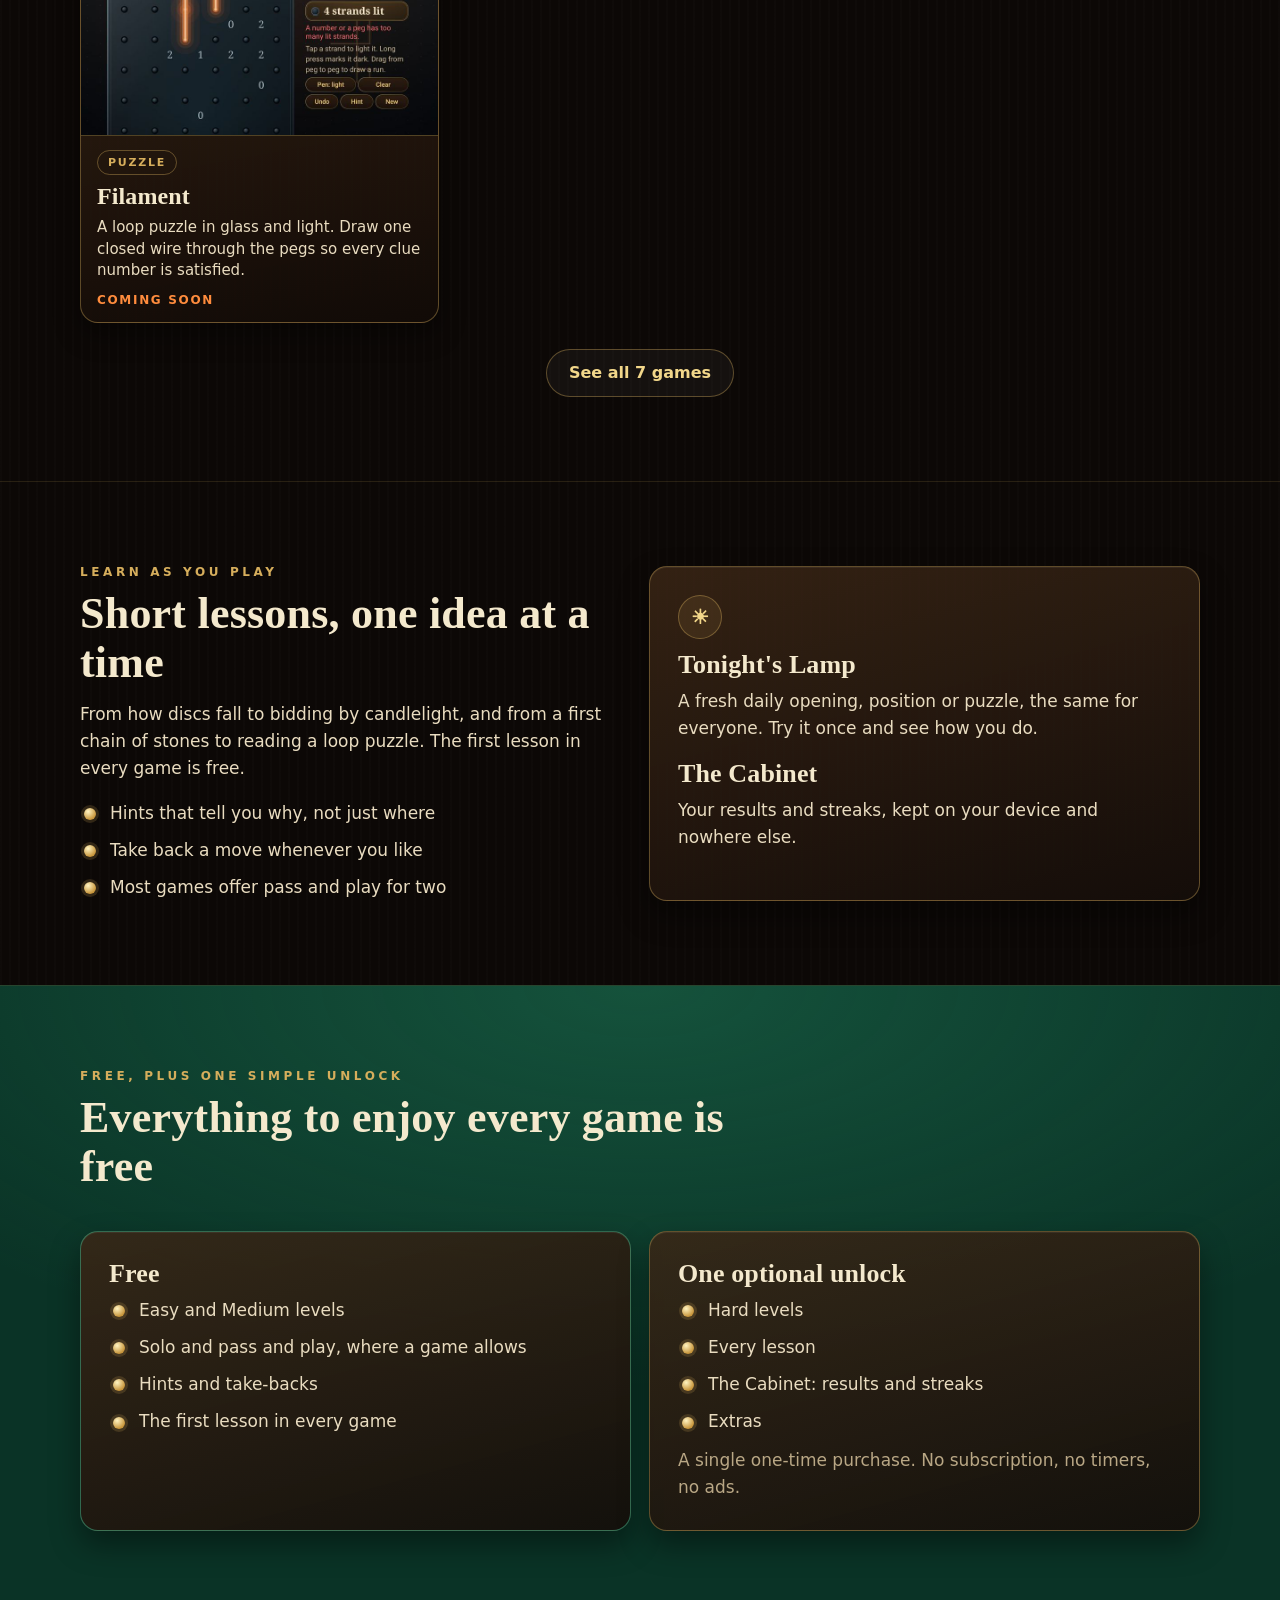
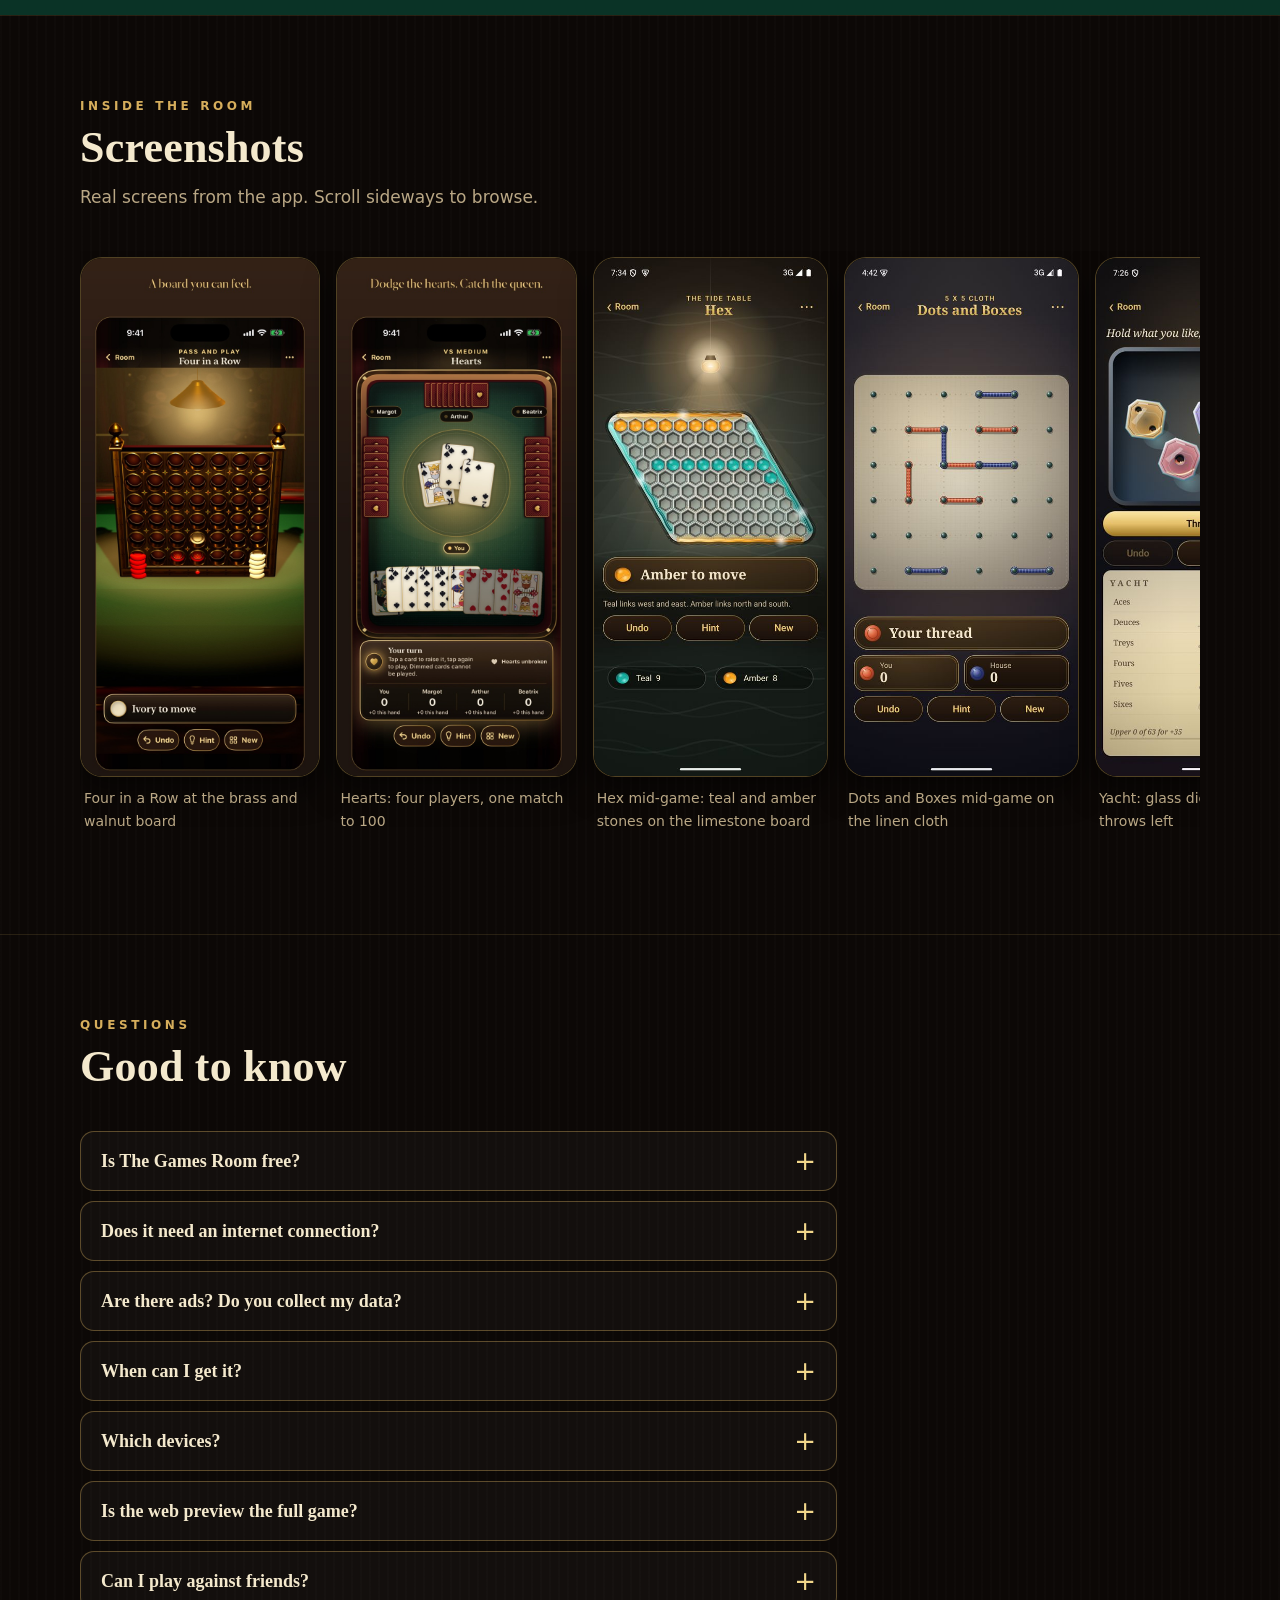
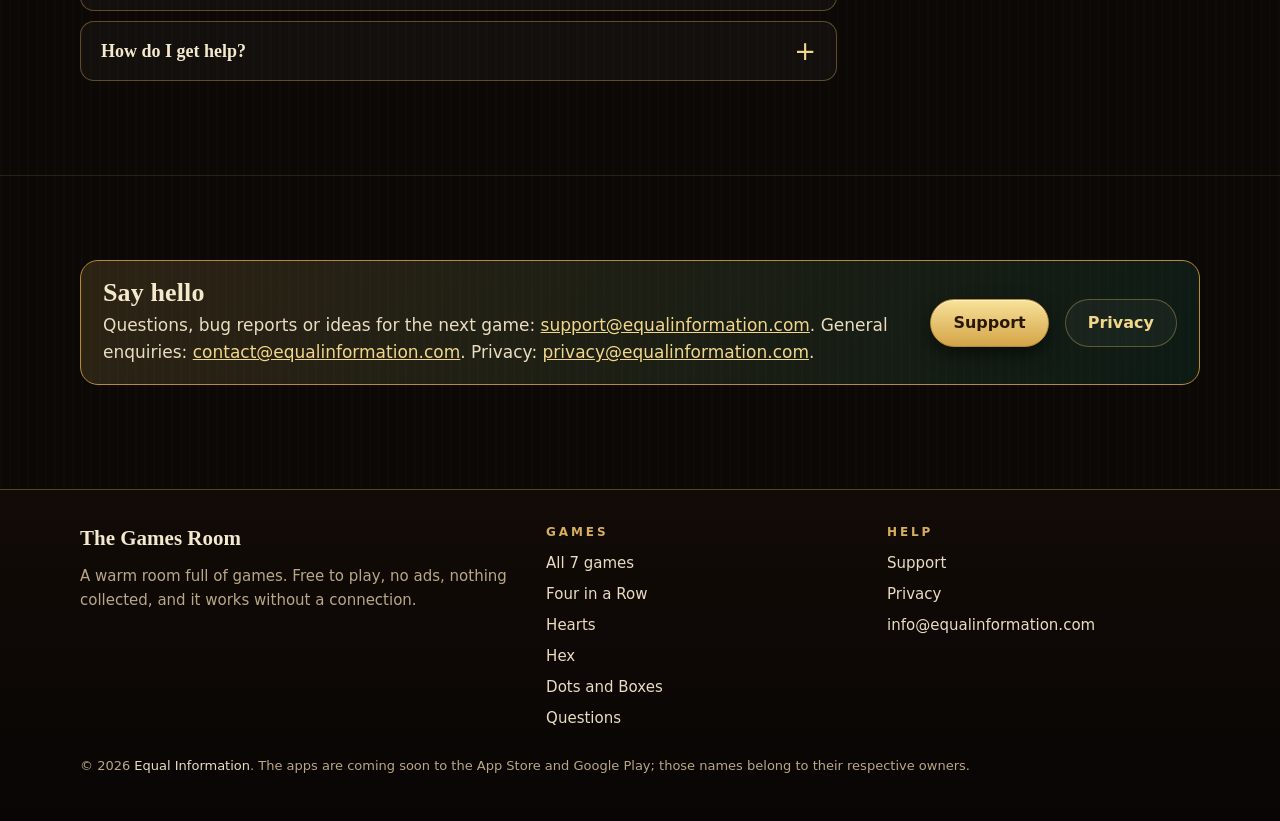
==== commit 66c1937a: "Header and footer link to the equalinformation.com home page on every page Co-Authored-By: Claude So" ====
--- a/index.html
+++ b/index.html
@@ -24,7 +24,7 @@
 <a class="tgr-skip" href="#tgr-main">Jump to the page</a>
 <header class="tgr-top">
 <a class="tgr-brand" href="./"><img class="tgr-logo" src="assets/img/icon-96.png" alt="" width="40" height="40"><span class="tgr-brand-name">The Games Room</span></a>
-<nav class="tgr-tabs" aria-label="Sections"><a href="" aria-current="page">Home</a><a href="games/">Games</a><a href="support/">Support</a></nav>
+<nav class="tgr-tabs" aria-label="Sections"><a href="" aria-current="page">Home</a><a href="games/">Games</a><a href="support/">Support</a><a class="tgr-parent" href="https://equalinformation.com/">equalinformation.com<span aria-hidden="true"> &#8599;</span></a></nav>
 </header>
 <main class="tgr-main" id="tgr-main">
 
@@ -131,7 +131,7 @@
 <nav class="tgr-foot-tables" aria-label="Games"><h4 class="tgr-foot-h">Games</h4><a href="games/">All 7 games</a><a href="four-in-a-row/">Four in a Row</a><a href="hearts/">Hearts</a><a href="hex/">Hex</a><a href="dots-and-boxes/">Dots and Boxes</a><a href="#tgr-faq">Questions</a></nav>
 <nav class="tgr-foot-help" aria-label="Help"><h4 class="tgr-foot-h">Help</h4><a href="support/">Support</a><a href="privacy/">Privacy</a><a href="mailto:info@equalinformation.com">info@equalinformation.com</a></nav>
 </section>
-<p class="tgr-fine">&copy; 2026 Equal Information. The apps are coming soon to the App Store and Google Play; those names belong to their respective owners.</p>
+<p class="tgr-fine">&copy; 2026 <a href="https://equalinformation.com/">Equal Information</a>. The apps are coming soon to the App Store and Google Play; those names belong to their respective owners.</p>
 </footer>
 
 </body>
--- a/assets/css/site.css
+++ b/assets/css/site.css
@@ -205,6 +205,7 @@
 .tgr-logo{border-radius:10px;box-shadow:0 0 0 1px var(--k-rule),0 6px 14px rgba(0,0,0,.6);height:40px;width:40px}
 .tgr-tabs{display:grid;gap:2px;grid-area:tabs;grid-auto-flow:column}
 .tgr-tabs a{align-items:center;border-radius:10px;color:var(--k-text);display:grid;font-size:15px;font-weight:600;min-height:44px;padding:0 12px;text-decoration:none}
+.tgr-tabs a.tgr-parent{border-left:1px solid rgba(214,174,92,.3);border-radius:0 10px 10px 0;color:var(--k-lustre);margin-left:8px;padding-left:16px;white-space:nowrap}.tgr-fine a{color:inherit;text-decoration:underline}
 .tgr-tabs a:hover,.tgr-tabs a[aria-current="page"]{background:rgba(214,174,92,.14);color:var(--k-lustre)}
 .tgr-foot{background:linear-gradient(180deg,#120b07,#080504);border-top:1px solid var(--k-rule);color:var(--k-dim);font-size:15px;margin-top:20px;padding:36px var(--k-edge) 44px}
 .tgr-foot-grid{display:grid;gap:22px 28px;grid-template-areas:"about tables help";grid-template-columns:1.4fr 1fr 1fr;margin:0 auto;max-width:1120px}
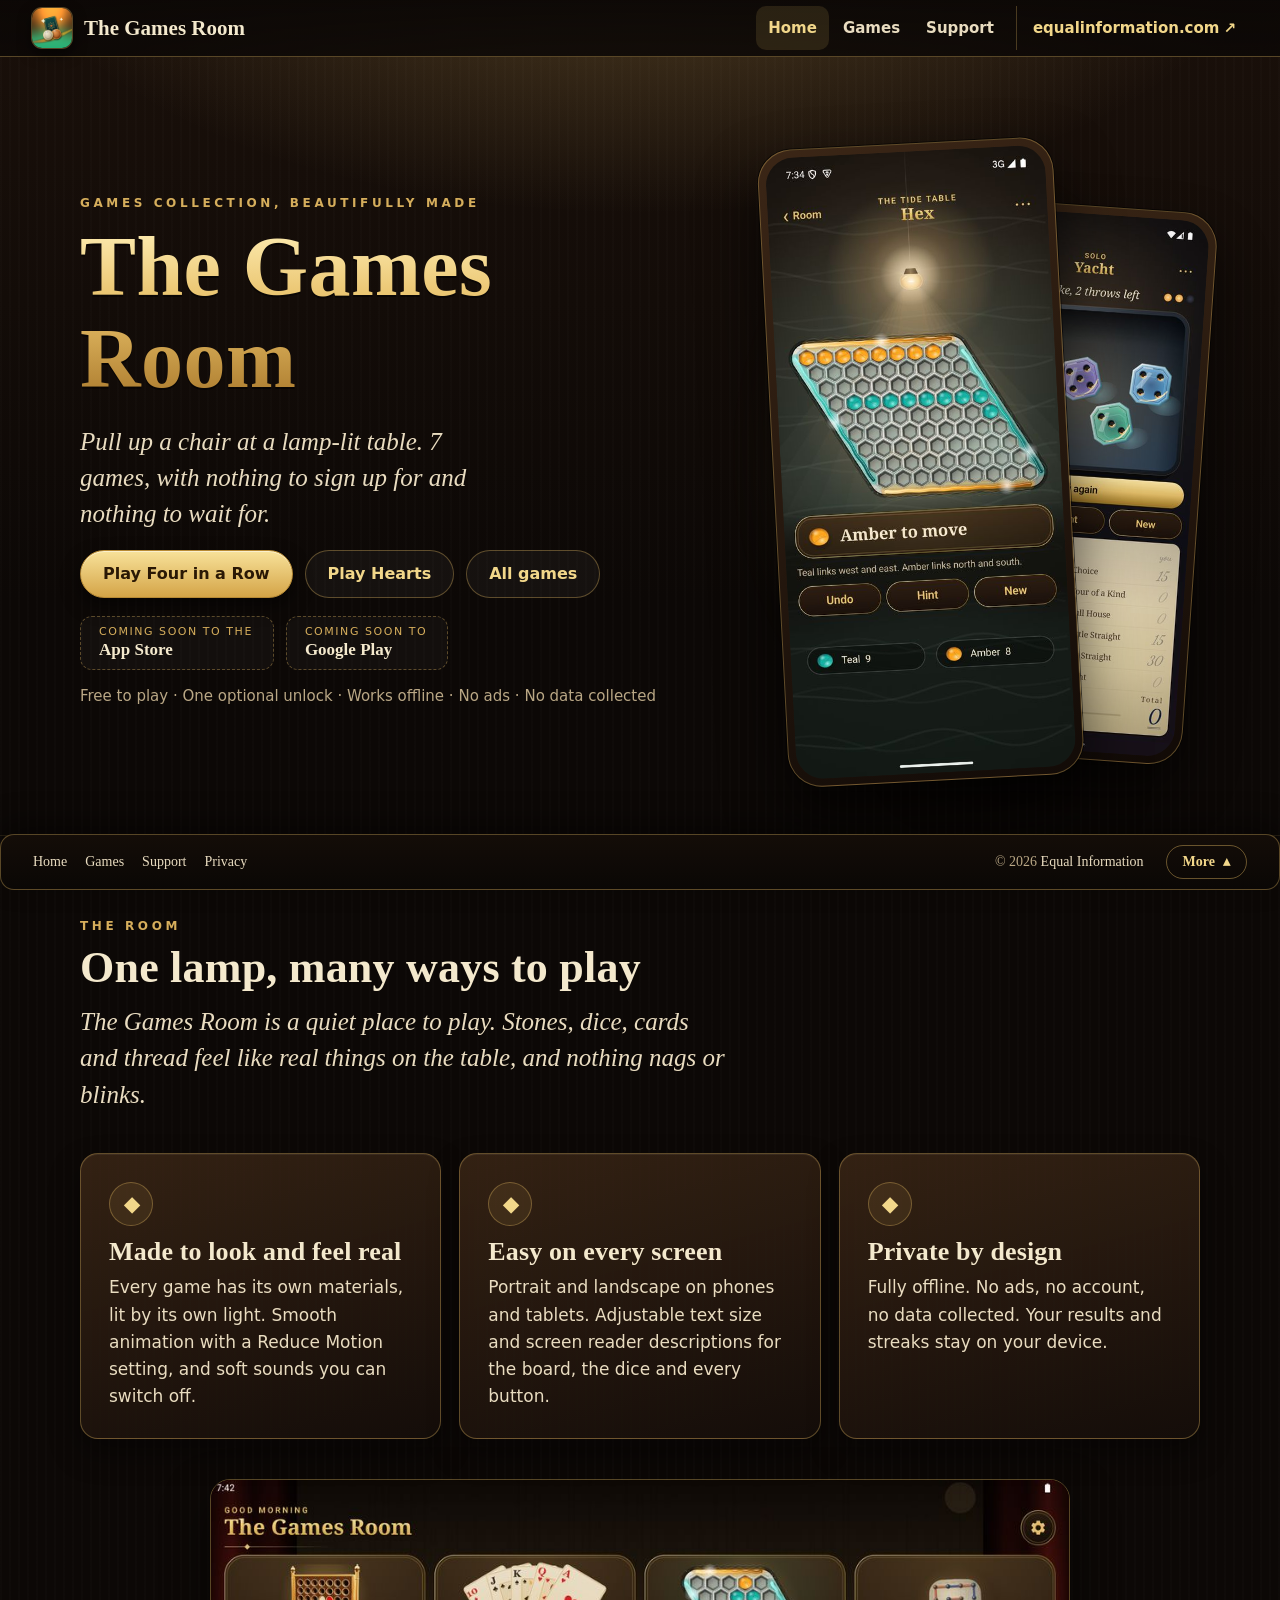
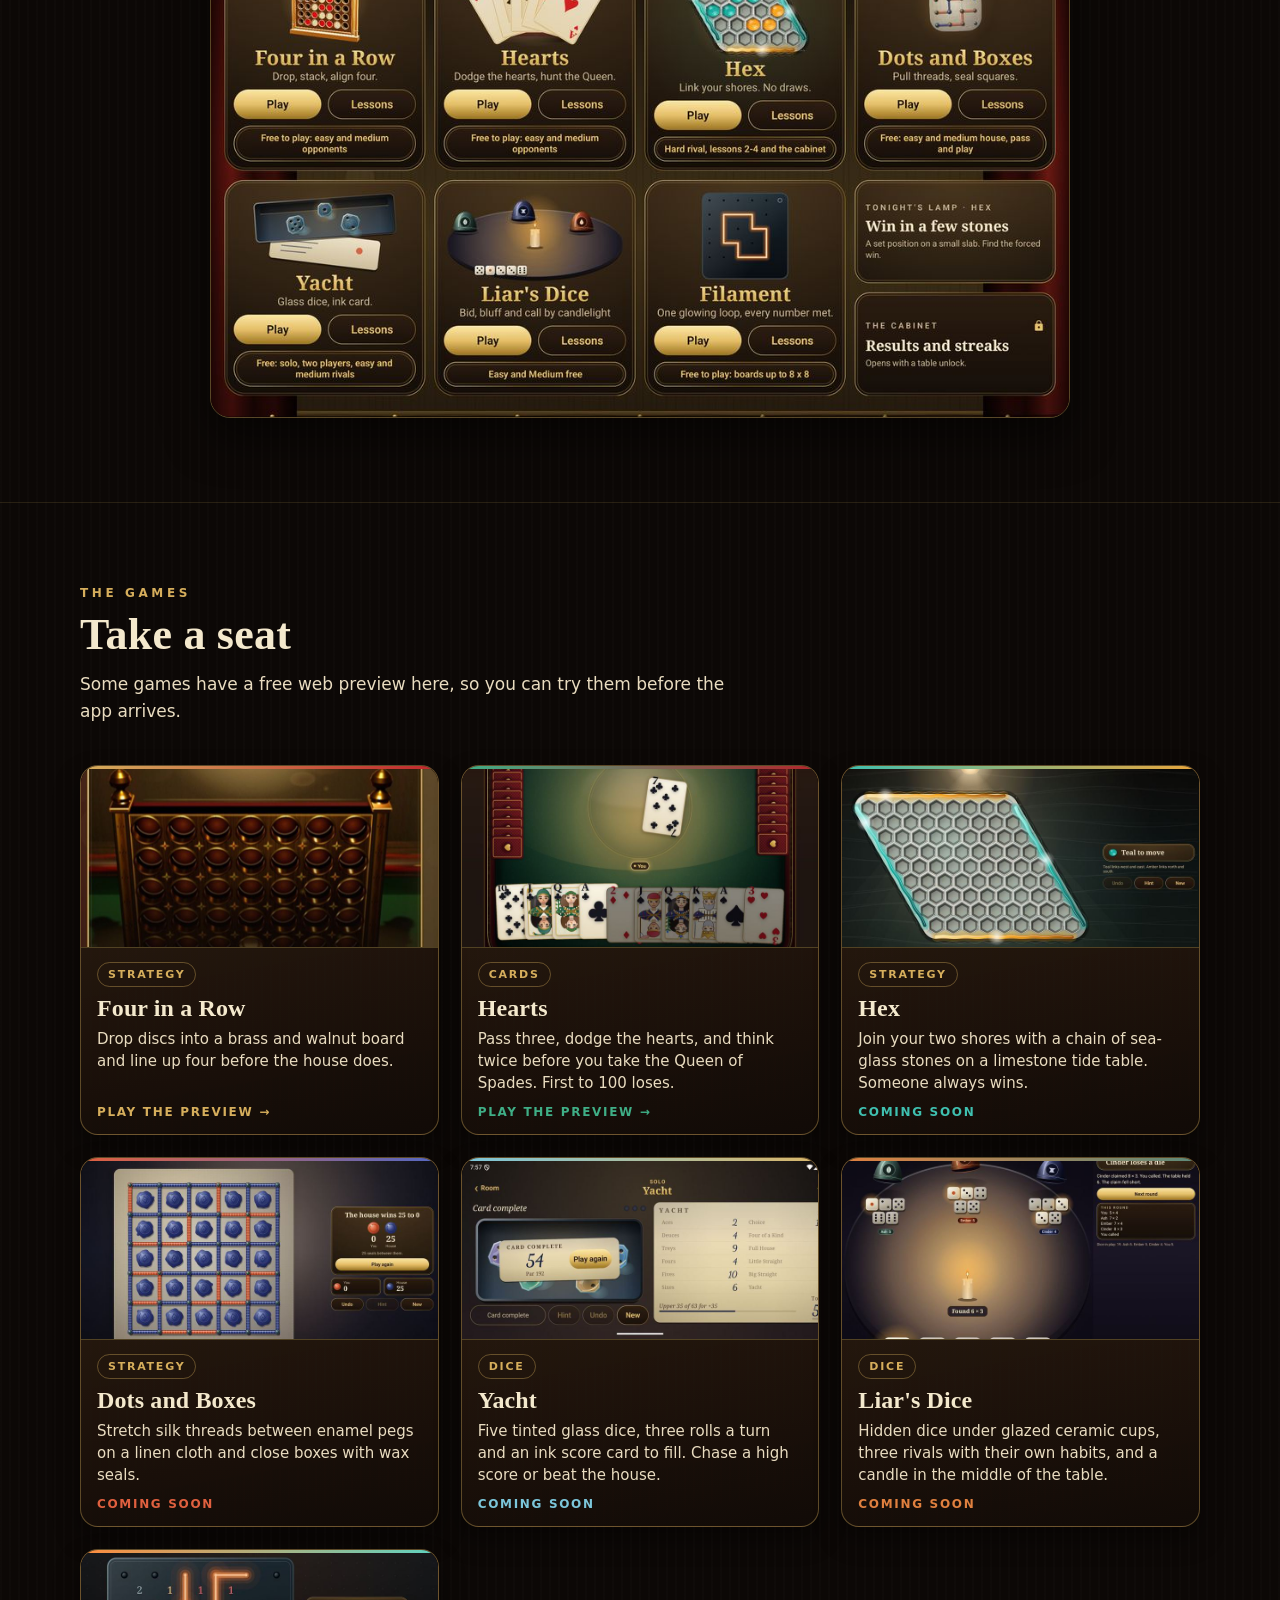
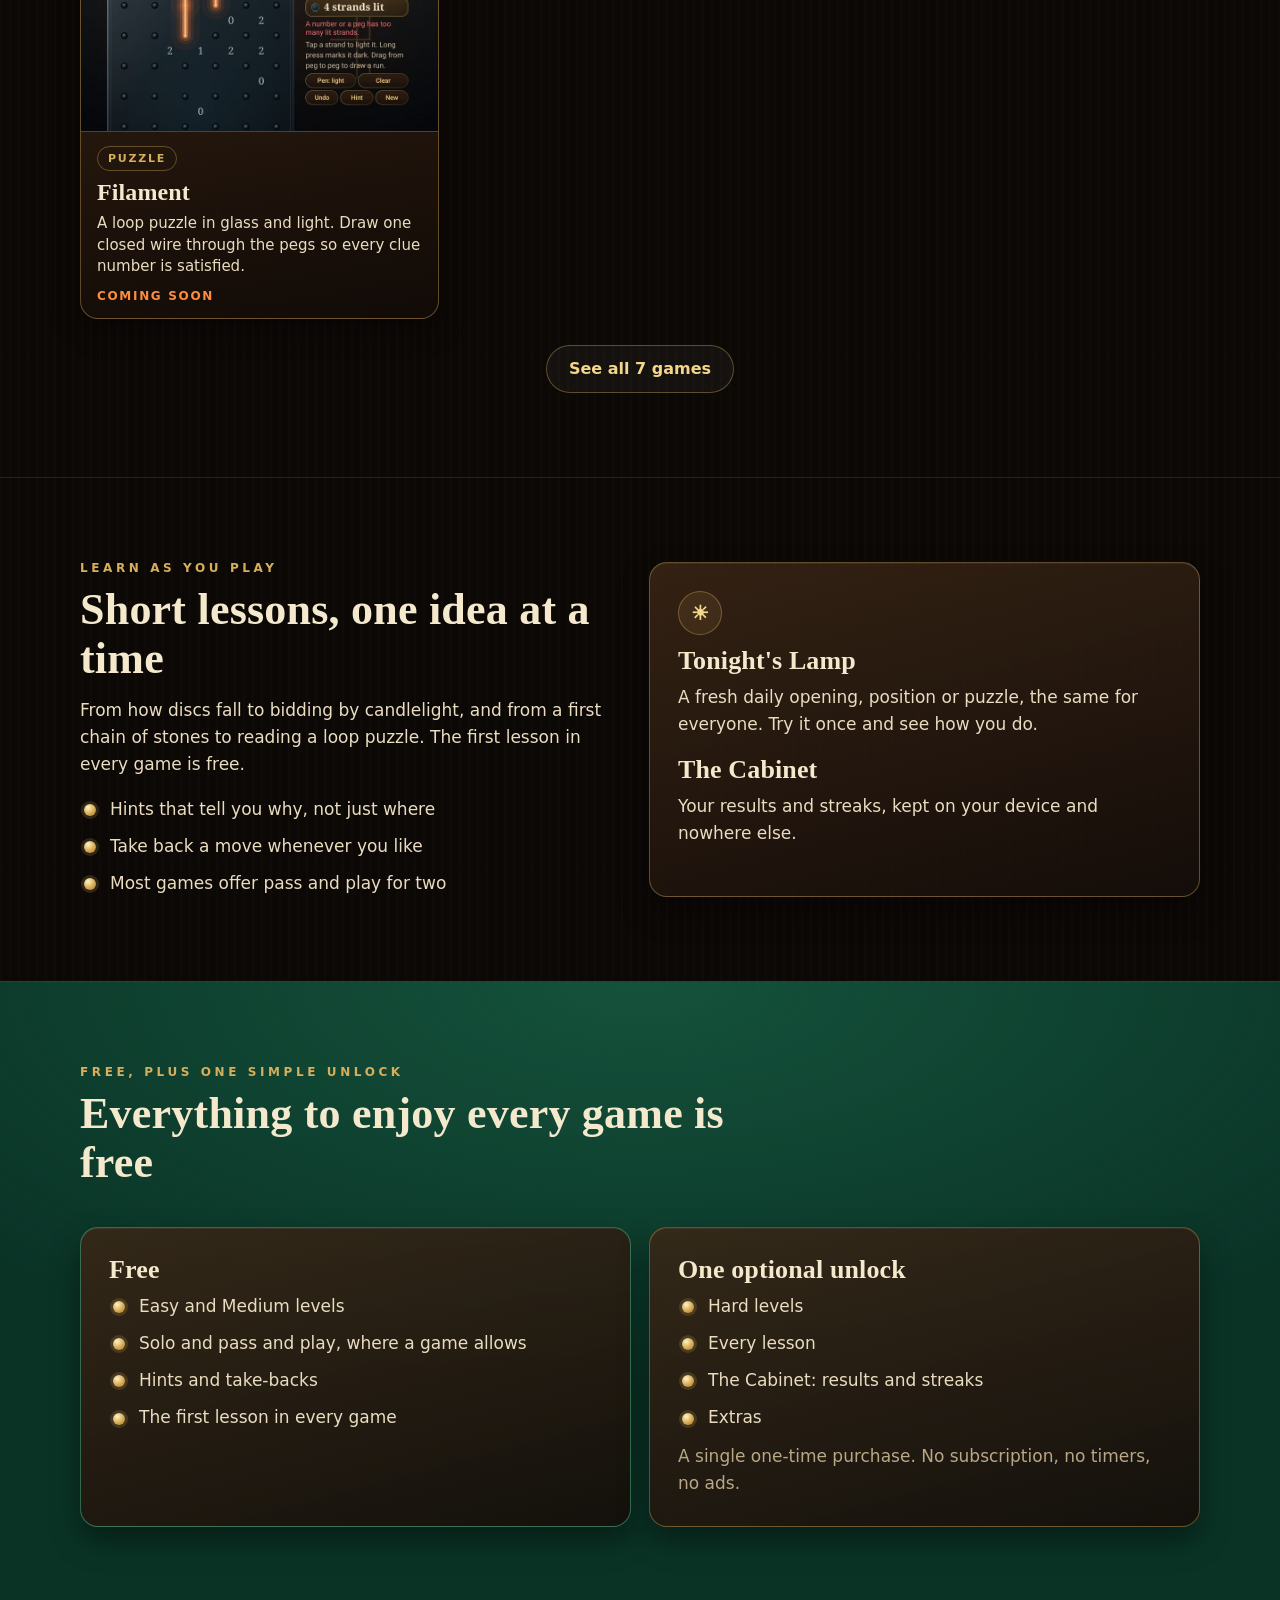
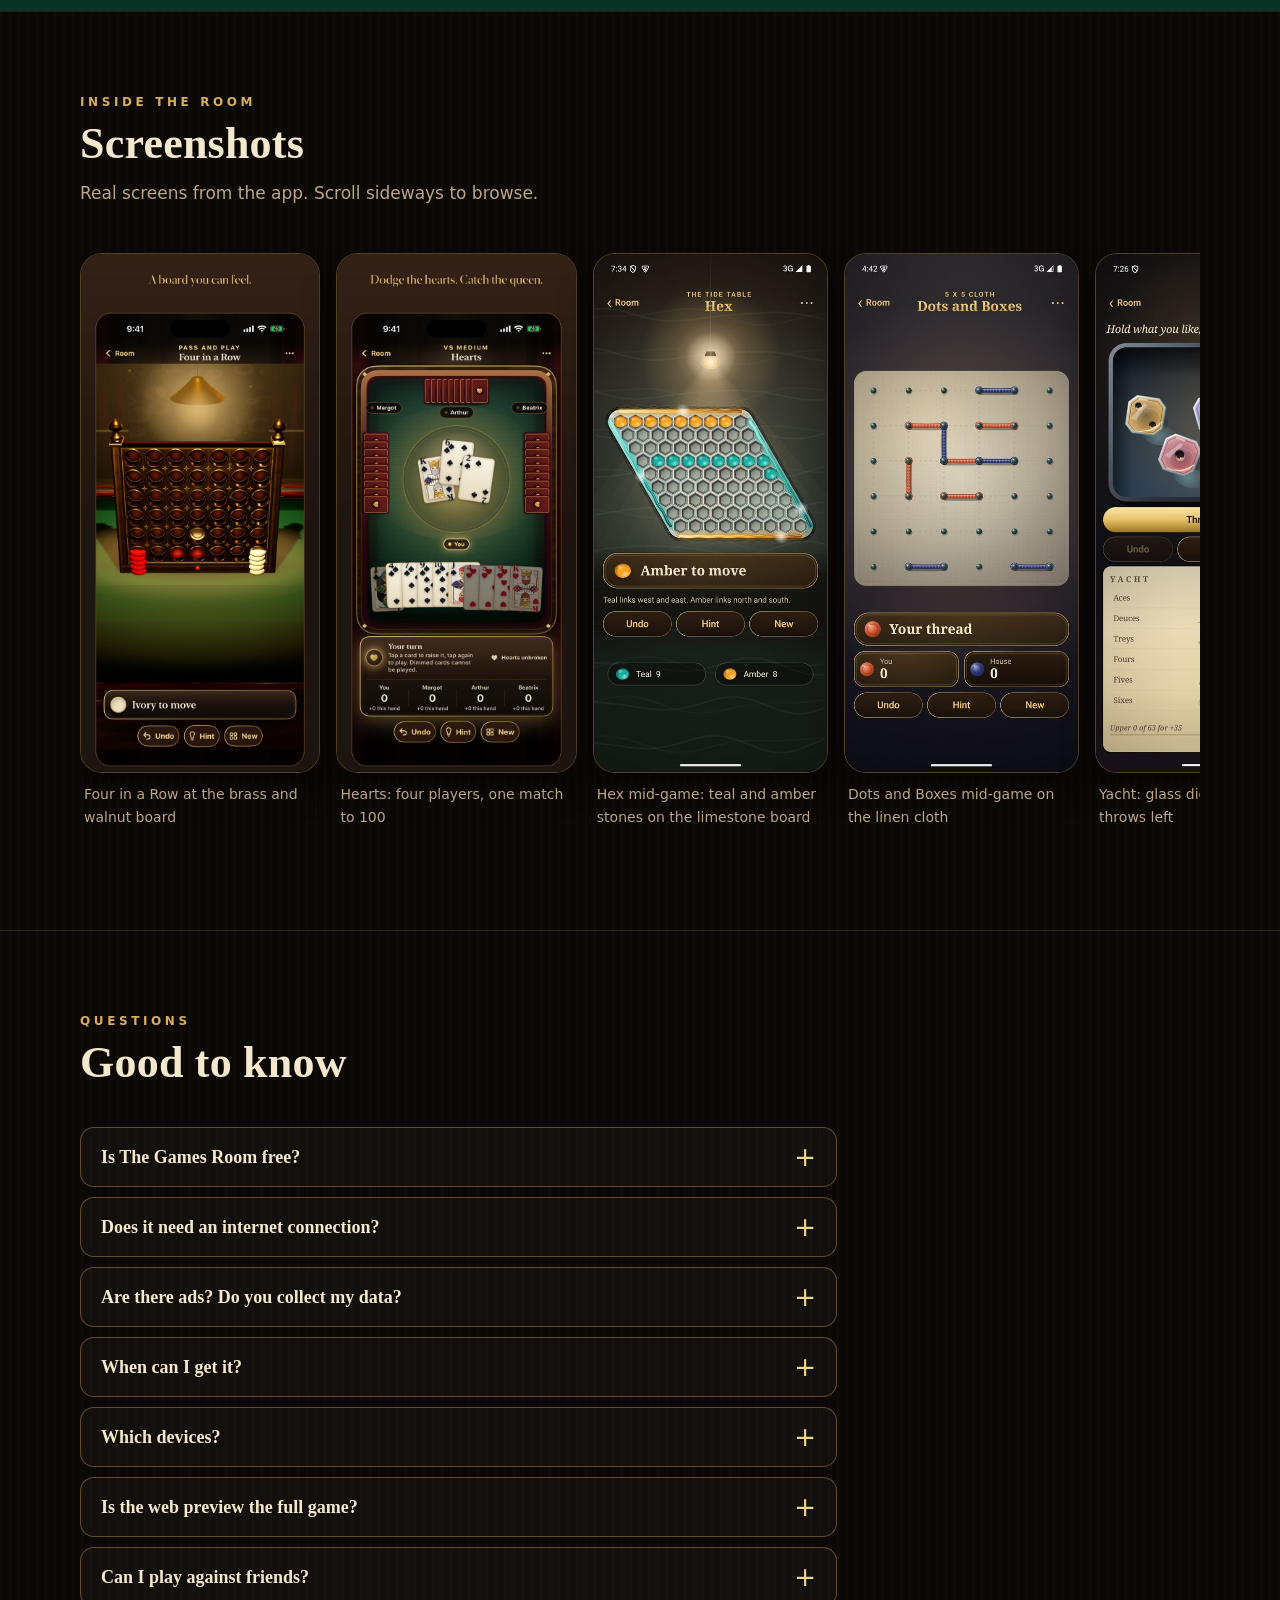
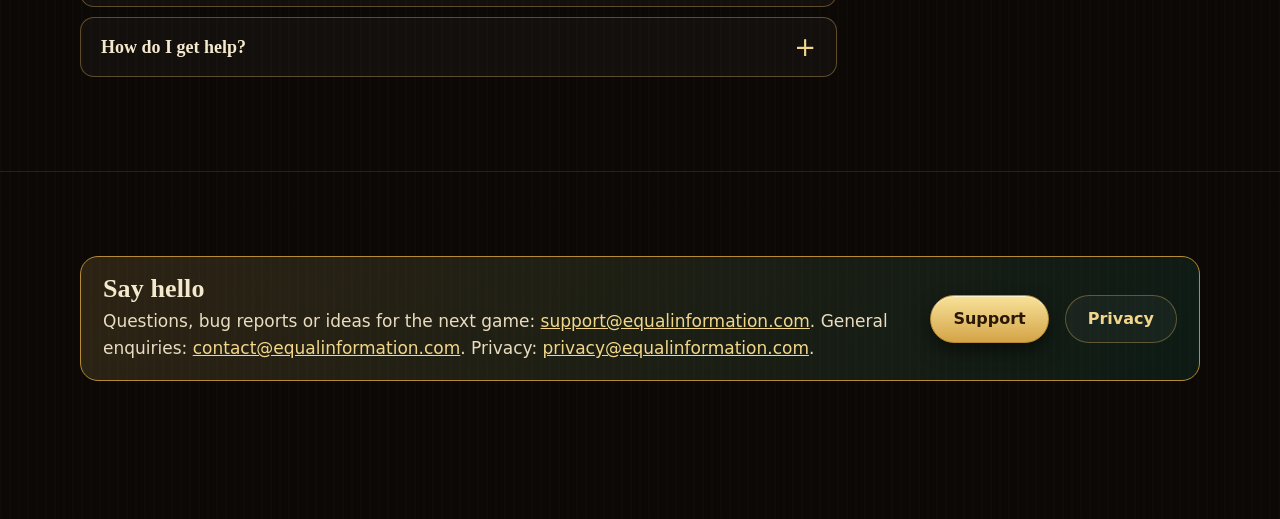
==== commit 7238fe33: "Pinned header and docked footer with More/Less panel on every page Co-Authored-By: Claude Sonnet 5.5" ====
--- a/index.html
+++ b/index.html
@@ -125,13 +125,18 @@
 <section class="tgr-band" id="tgr-contact"><div class="tgr-shell"><div class="tgr-callout"><div class="tgr-t"><h3>Say hello</h3><p>Questions, bug reports or ideas for the next game: <a href="mailto:support@equalinformation.com">support@equalinformation.com</a>. General enquiries: <a href="mailto:contact@equalinformation.com">contact@equalinformation.com</a>. Privacy: <a href="mailto:privacy@equalinformation.com">privacy@equalinformation.com</a>.</p></div>
 <a class="tgr-btn" href="support/">Support</a><a class="tgr-btn tgr-ghost" href="privacy/">Privacy</a></div></div></section>
 </main>
-<footer class="tgr-foot">
+<footer class="tgr-dock">
+<details class="tgr-dock-box">
+<summary><span class="tgr-dock-links"><a href="./">Home</a><a href="games/">Games</a><a href="support/">Support</a><a href="privacy/">Privacy</a></span><span class="tgr-dock-copy">&copy; 2026 <a href="https://equalinformation.com/">Equal Information</a></span><span class="tgr-dock-more" aria-hidden="true"></span></summary>
+<div class="tgr-dock-panel tgr-foot">
 <section class="tgr-foot-grid">
 <div class="tgr-foot-about"><p class="tgr-foot-name">The Games Room</p><p class="tgr-foot-blurb">A warm room full of games. Free to play, no ads, nothing collected, and it works without a connection.</p></div>
 <nav class="tgr-foot-tables" aria-label="Games"><h4 class="tgr-foot-h">Games</h4><a href="games/">All 7 games</a><a href="four-in-a-row/">Four in a Row</a><a href="hearts/">Hearts</a><a href="hex/">Hex</a><a href="dots-and-boxes/">Dots and Boxes</a><a href="#tgr-faq">Questions</a></nav>
-<nav class="tgr-foot-help" aria-label="Help"><h4 class="tgr-foot-h">Help</h4><a href="support/">Support</a><a href="privacy/">Privacy</a><a href="mailto:info@equalinformation.com">info@equalinformation.com</a></nav>
+<nav class="tgr-foot-help" aria-label="Help"><h4 class="tgr-foot-h">Help</h4><a href="support/">Support</a><a href="privacy/">Privacy</a><a href="mailto:info@equalinformation.com">info@equalinformation.com</a><a href="https://equalinformation.com/">equalinformation.com</a></nav>
 </section>
-<p class="tgr-fine">&copy; 2026 <a href="https://equalinformation.com/">Equal Information</a>. The apps are coming soon to the App Store and Google Play; those names belong to their respective owners.</p>
+<p class="tgr-fine">The apps are coming soon to the App Store and Google Play; those names belong to their respective owners.</p>
+</div>
+</details>
 </footer>
 
 </body>
--- a/assets/css/site.css
+++ b/assets/css/site.css
@@ -203,18 +203,37 @@
 .tgr-top{align-items:center;backdrop-filter:blur(10px);background:linear-gradient(180deg,rgba(12,8,6,.97),rgba(12,8,6,.86));border-bottom:1px solid var(--k-rule);display:grid;gap:4px 18px;grid-template-areas:"mark tabs";grid-template-columns:1fr auto;padding:6px var(--k-edge);position:sticky;top:0;z-index:50}
 .tgr-brand{align-items:center;color:var(--k-bone);display:grid;font:700 21px/1 var(--k-face-serif);gap:12px;grid-area:mark;grid-auto-flow:column;justify-content:start;text-decoration:none}
 .tgr-logo{border-radius:10px;box-shadow:0 0 0 1px var(--k-rule),0 6px 14px rgba(0,0,0,.6);height:40px;width:40px}
-.tgr-tabs{display:grid;gap:2px;grid-area:tabs;grid-auto-flow:column}
+.tgr-tabs{display:grid;gap:2px;grid-area:tabs;grid-auto-columns:max-content;grid-auto-flow:column}
 .tgr-tabs a{align-items:center;border-radius:10px;color:var(--k-text);display:grid;font-size:15px;font-weight:600;min-height:44px;padding:0 12px;text-decoration:none}
-.tgr-tabs a.tgr-parent{border-left:1px solid rgba(214,174,92,.3);border-radius:0 10px 10px 0;color:var(--k-lustre);margin-left:8px;padding-left:16px;white-space:nowrap}.tgr-fine a{color:inherit;text-decoration:underline}
+.tgr-tabs a.tgr-parent{display:flex;align-items:center;gap:4px;border-left:1px solid rgba(214,174,92,.3);border-radius:0 10px 10px 0;color:var(--k-lustre);margin-left:8px;padding-left:16px;white-space:nowrap}.tgr-fine a{color:inherit;text-decoration:underline}
 .tgr-tabs a:hover,.tgr-tabs a[aria-current="page"]{background:rgba(214,174,92,.14);color:var(--k-lustre)}
-.tgr-foot{background:linear-gradient(180deg,#120b07,#080504);border-top:1px solid var(--k-rule);color:var(--k-dim);font-size:15px;margin-top:20px;padding:36px var(--k-edge) 44px}
+.tgr-foot{background:linear-gradient(180deg,#120b07,#080504);color:var(--k-dim);font-size:15px;padding:30px var(--k-edge) 28px}
 .tgr-foot-grid{display:grid;gap:22px 28px;grid-template-areas:"about tables help";grid-template-columns:1.4fr 1fr 1fr;margin:0 auto;max-width:1120px}
 .tgr-foot-about{grid-area:about}.tgr-foot-tables{grid-area:tables}.tgr-foot-help{grid-area:help}
 .tgr-foot-tables,.tgr-foot-help{align-content:start;display:grid;gap:7px}
 .tgr-foot a{color:var(--k-text);text-decoration:none}.tgr-foot a:hover{color:var(--k-lustre);text-decoration:underline}
 .tgr-foot-h{color:var(--k-brass);font:700 12px/1 var(--k-face-sans);letter-spacing:.24em;margin:0 0 6px;text-transform:uppercase}
 .tgr-foot-name{color:var(--k-bone);font:700 21px/1.2 var(--k-face-serif);margin:0 0 12px}
-.tgr-fine{font-size:13px;margin:26px auto 0;max-width:1120px}
+.tgr-fine{font-size:13px;margin:22px auto 0;max-width:1120px}
+/* static chrome: header pinned to the top, footer docked to the bottom with a More/Less panel (native <details>, no script) */
+.tgr-top{position:sticky;top:0;z-index:60}
+.tgr-body{padding-bottom:54px}
+.tgr-dock{bottom:0;left:0;position:fixed;right:0;z-index:70}
+.tgr-dock-box{background:linear-gradient(180deg,#140d08,#0a0705);border-top:1px solid var(--k-rule);box-shadow:0 -10px 30px rgba(0,0,0,.45)}
+.tgr-dock-box>summary{align-items:center;color:var(--k-dim);cursor:pointer;display:flex;flex-wrap:wrap;font-size:14px;gap:6px 22px;list-style:none;min-height:54px;padding:6px var(--k-edge)}
+.tgr-dock-box>summary::-webkit-details-marker{display:none}
+.tgr-dock-box>summary::after,.tgr-dock-box[open]>summary::after{content:none;display:none}.tgr-dock-box>summary{font:500 14px/1.3 var(--k-face-serif);justify-content:flex-start;padding:6px var(--k-edge)}
+.tgr-dock-links{display:flex;flex-wrap:wrap;gap:4px 18px}
+.tgr-dock-box a{color:var(--k-text);text-decoration:none}.tgr-dock-box a:hover{color:var(--k-lustre);text-decoration:underline}
+.tgr-dock-copy{color:var(--k-dim);margin-left:auto}
+.tgr-dock-more{align-items:center;border:1px solid rgba(214,174,92,.45);border-radius:999px;color:var(--k-lustre);display:inline-flex;font-weight:700;min-height:34px;padding:0 16px}
+.tgr-dock-more::before{content:"More"}.tgr-dock-more::after{content:"\25B4";margin-left:8px}
+.tgr-dock-box[open] .tgr-dock-more::before{content:"Less"}.tgr-dock-box[open] .tgr-dock-more::after{content:"\25BE"}
+.tgr-dock-box>summary:focus-visible{outline:2px solid var(--k-lustre);outline-offset:-4px}
+.tgr-dock-panel{border-top:1px solid var(--k-rule);max-height:min(62vh,560px);overflow:auto}
+@media (width<=40em){.tgr-dock-copy{display:none}.tgr-dock-more{margin-left:auto}}
+@media (prefers-reduced-motion:no-preference){.tgr-dock-panel{animation:tgr-rise .22s ease-out}@keyframes tgr-rise{from{opacity:0;transform:translateY(10px)}}}
+
 
 /* table pages: named areas */
 .tgr-tp-shots{grid-area:shots;min-width:0}.tgr-tp{display:grid;gap:clamp(18px,3vw,32px) clamp(18px,3vw,36px);grid-template-areas:"head head" "play play" "rules keys" "rules ideas" "shots shots" "cta cta" "next next";grid-template-columns:1.25fr 1fr;margin:0 auto;max-width:1120px;padding:clamp(24px,4vw,48px) var(--k-edge) 40px}
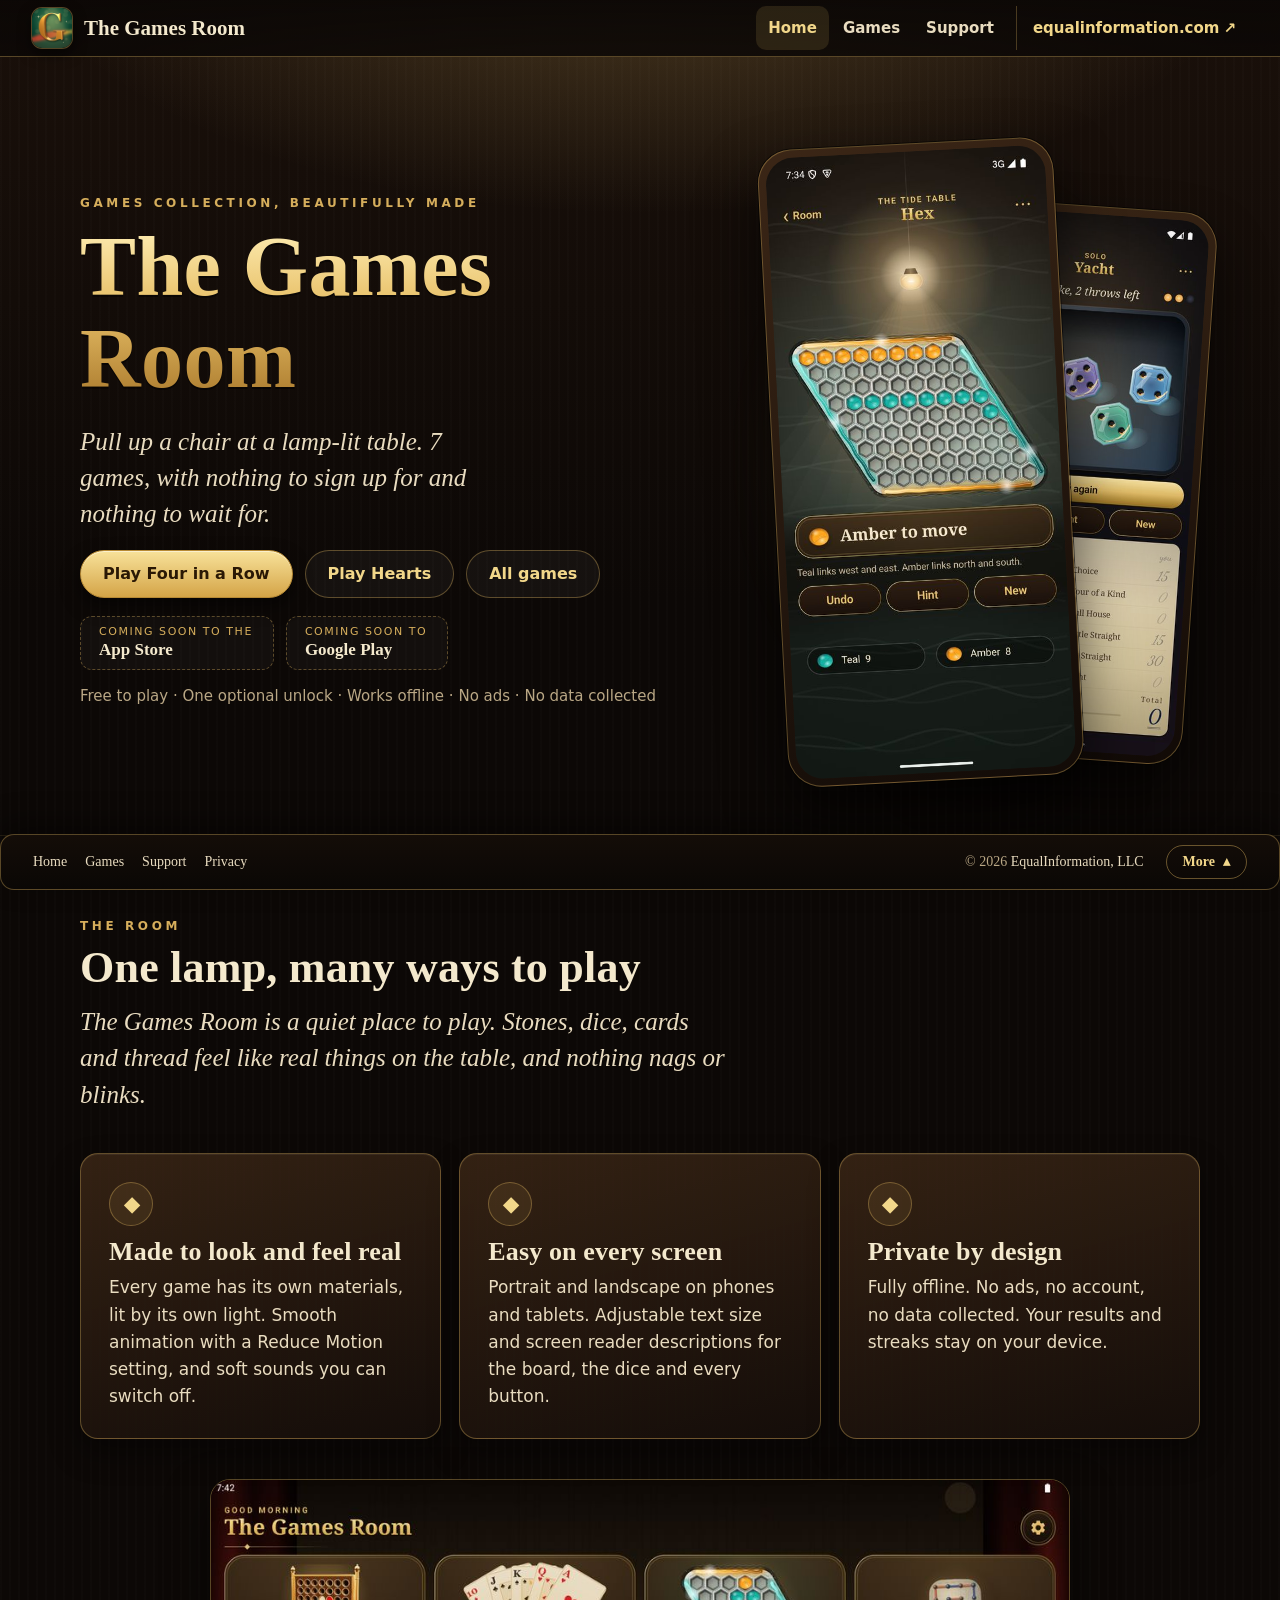
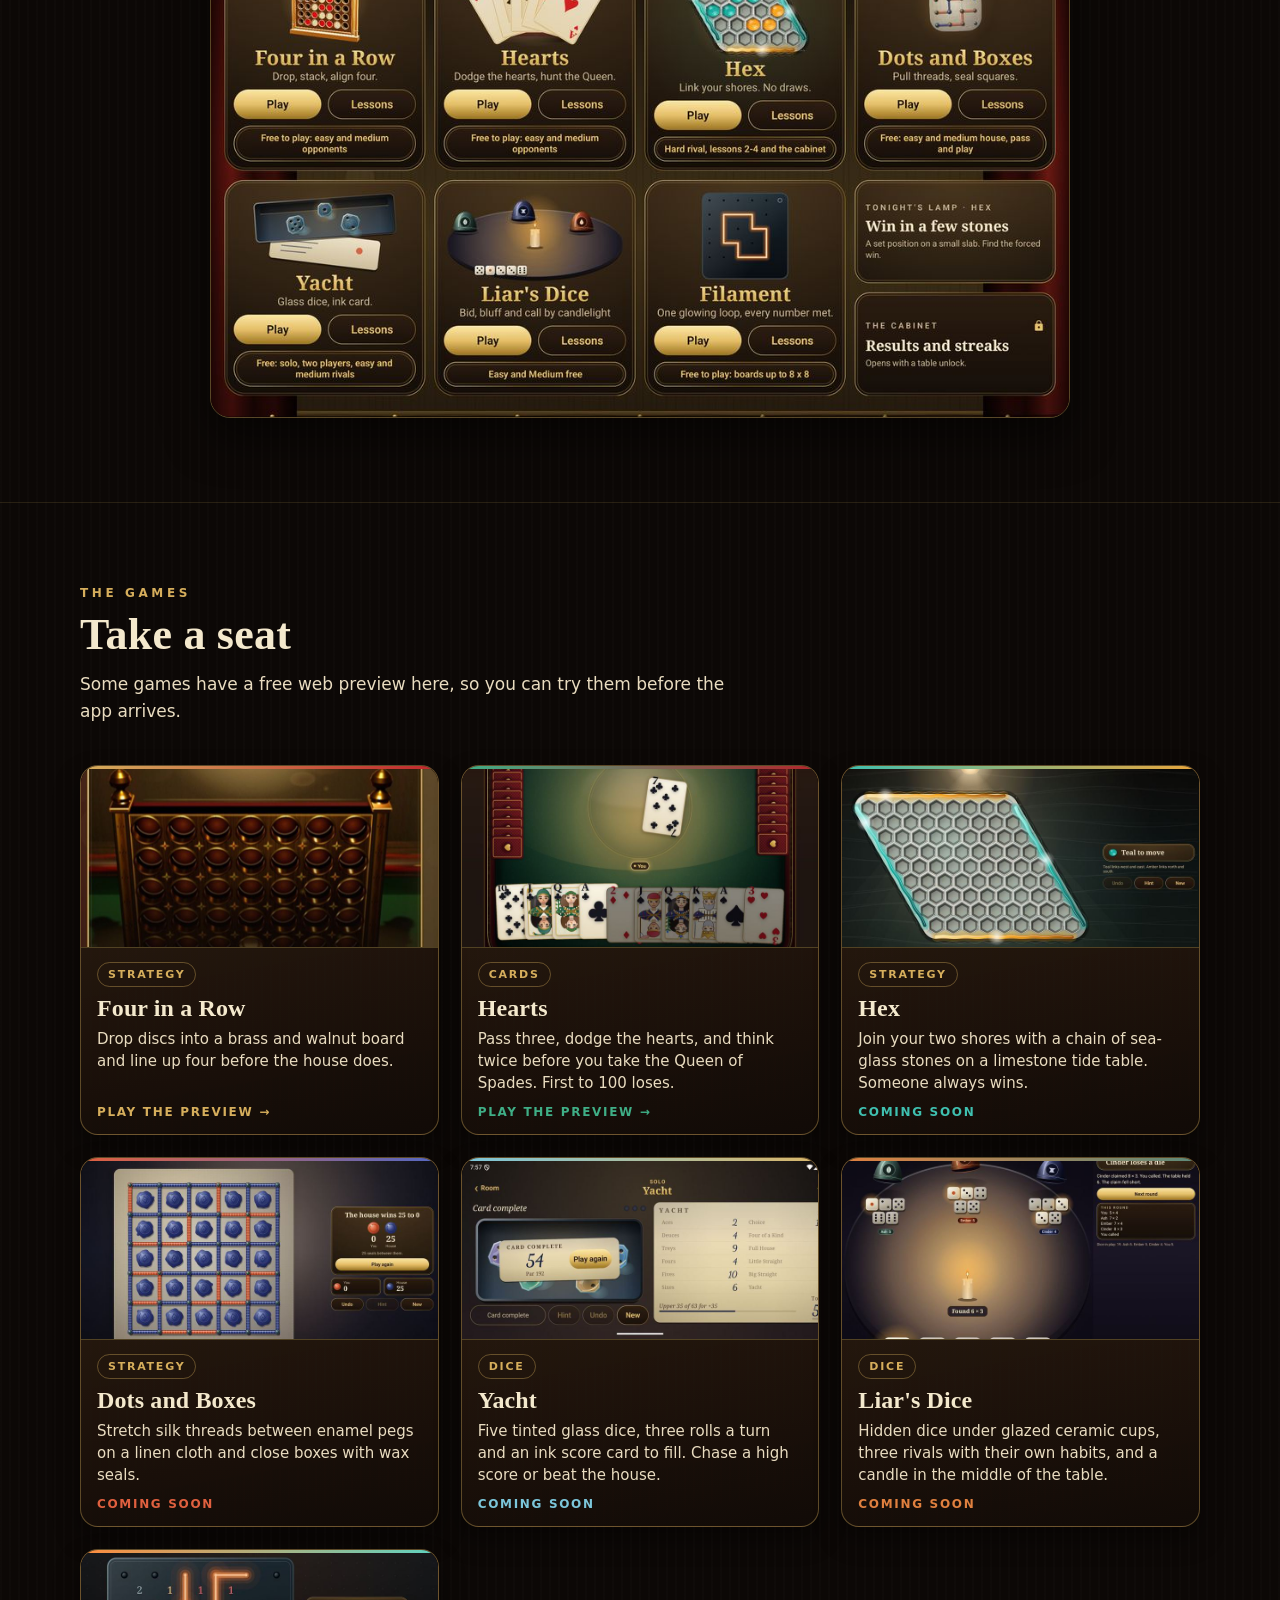
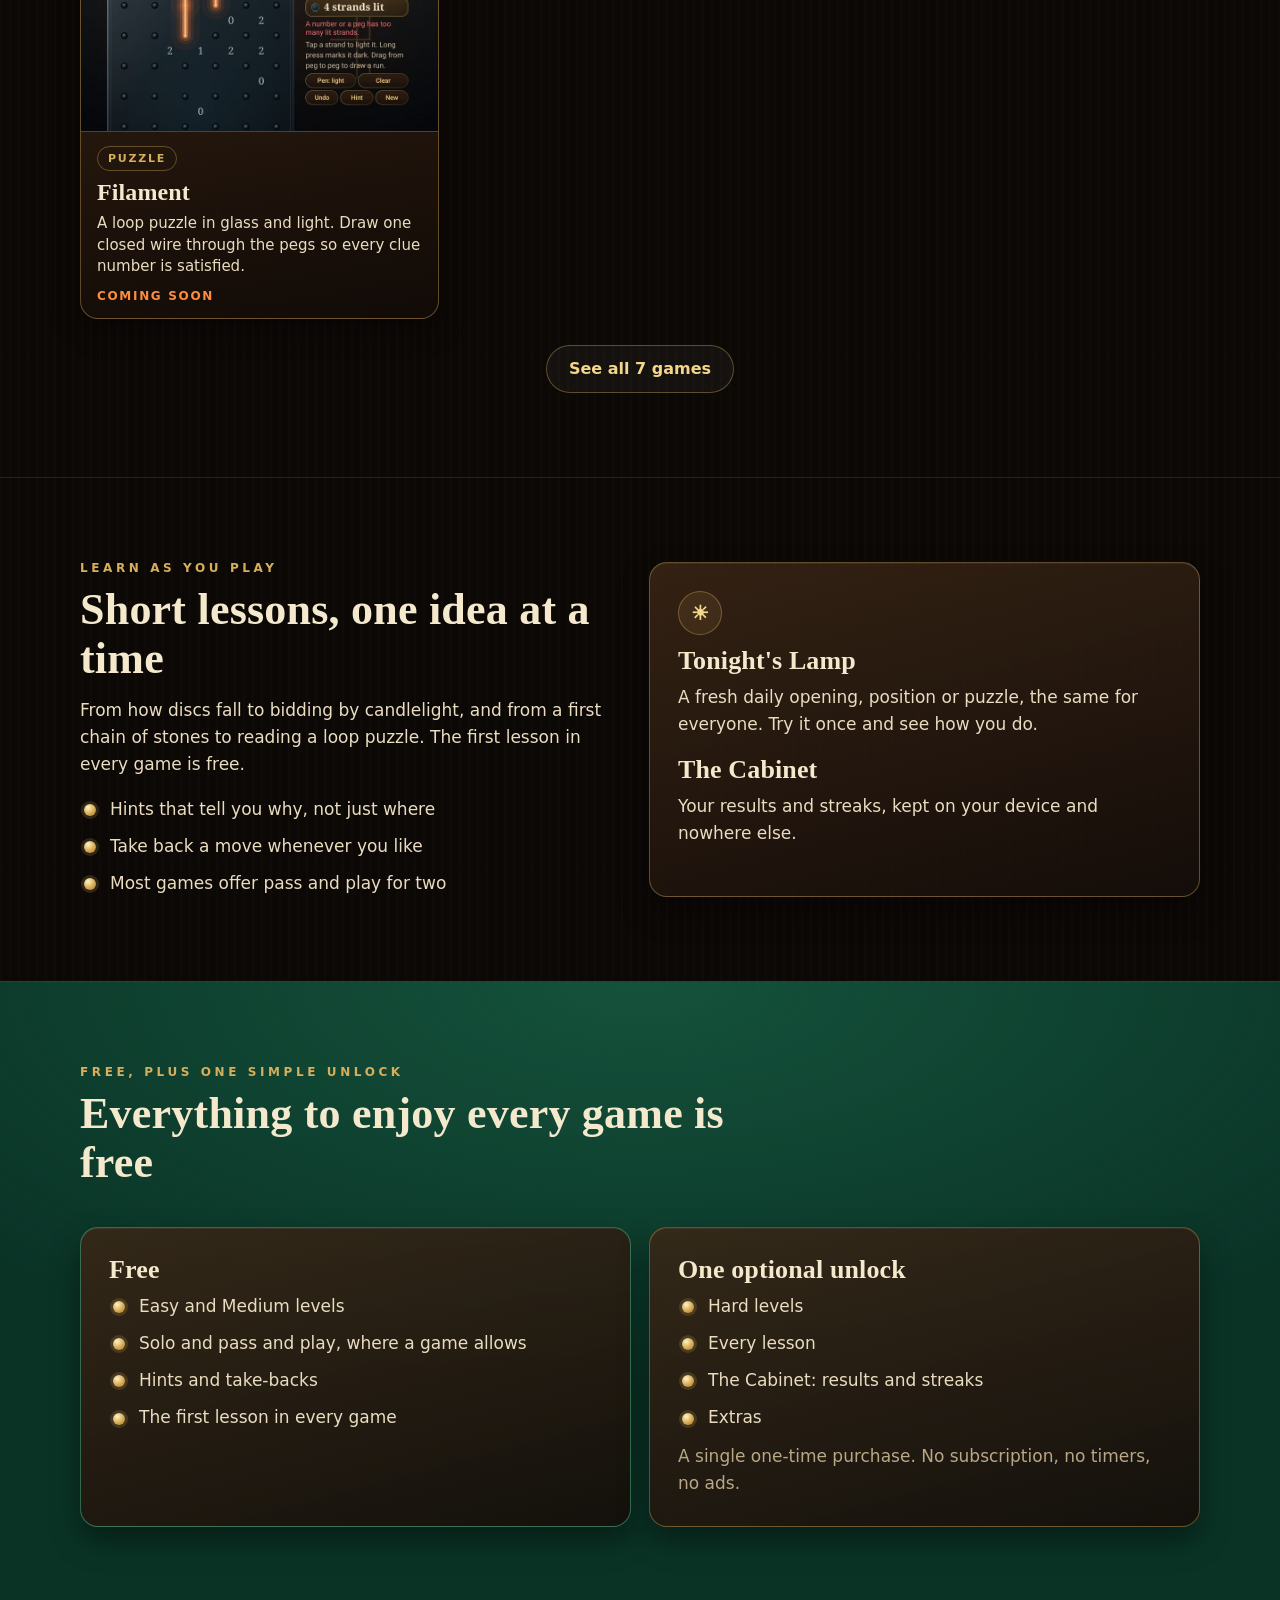
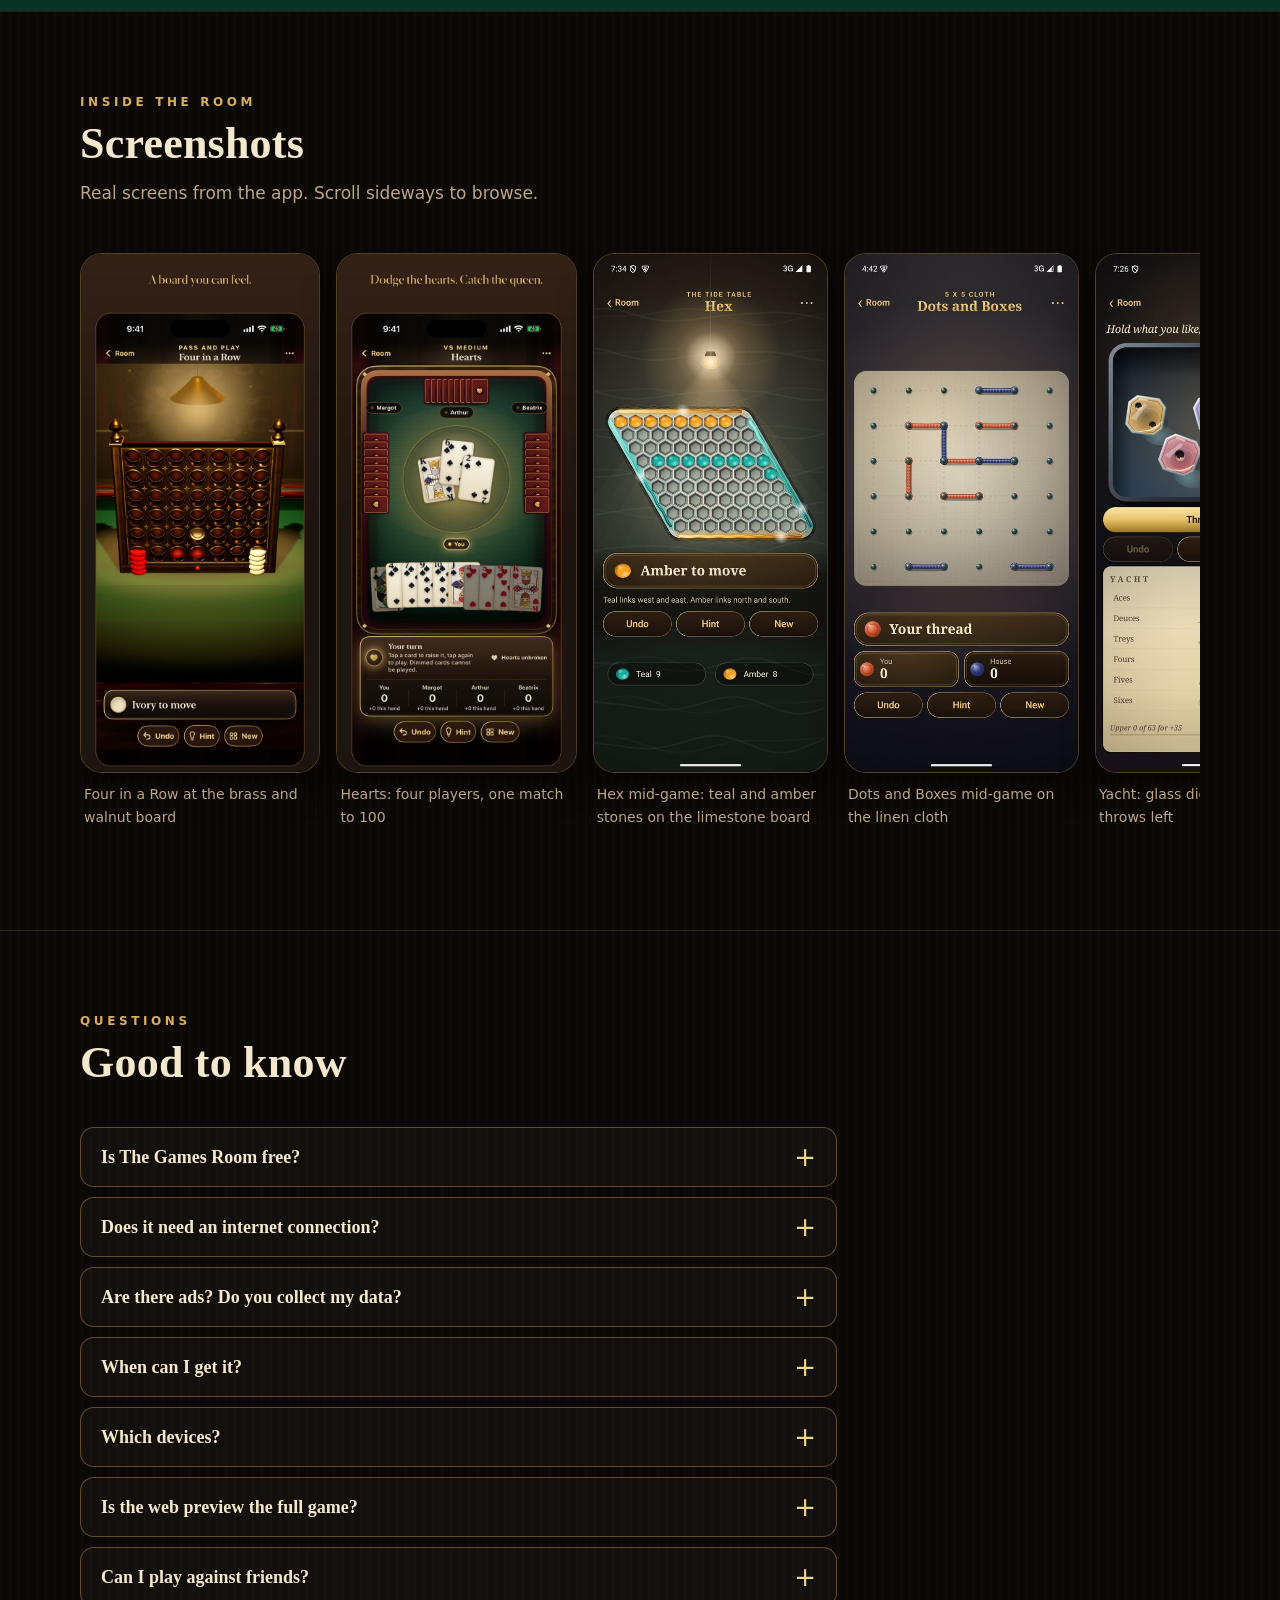
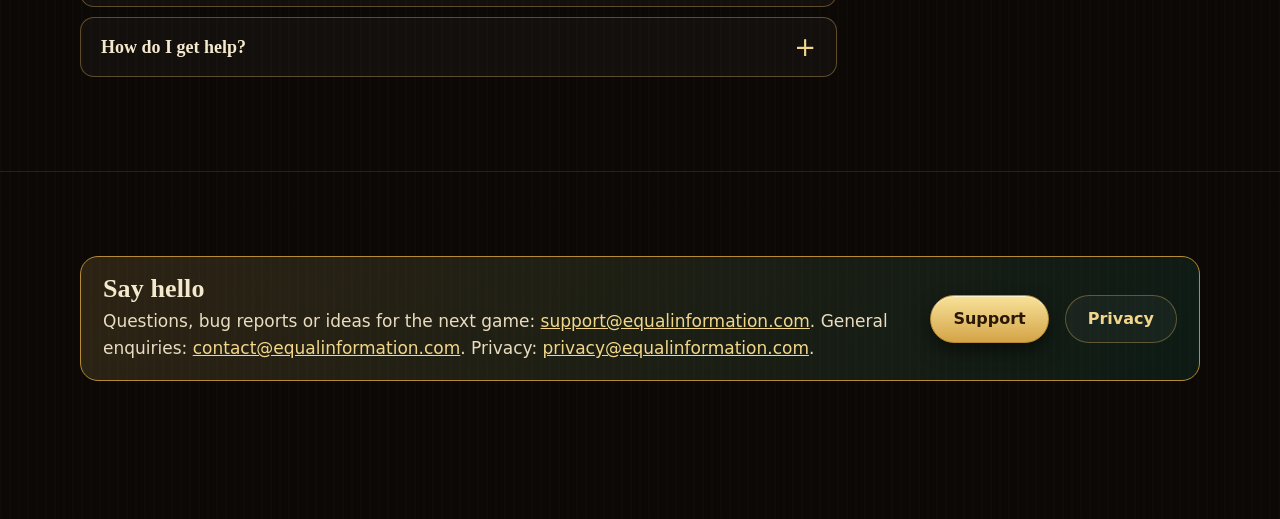
==== commit 609550fa: "Footer and metadata: company name is EqualInformation, LLC Co-Authored-By: Claude Sonnet 5.5 <norepl" ====
--- a/index.html
+++ b/index.html
@@ -127,7 +127,7 @@
 </main>
 <footer class="tgr-dock">
 <details class="tgr-dock-box">
-<summary><span class="tgr-dock-links"><a href="./">Home</a><a href="games/">Games</a><a href="support/">Support</a><a href="privacy/">Privacy</a></span><span class="tgr-dock-copy">&copy; 2026 <a href="https://equalinformation.com/">Equal Information</a></span><span class="tgr-dock-more" aria-hidden="true"></span></summary>
+<summary><span class="tgr-dock-links"><a href="./">Home</a><a href="games/">Games</a><a href="support/">Support</a><a href="privacy/">Privacy</a></span><span class="tgr-dock-copy">&copy; 2026 <a href="https://equalinformation.com/">EqualInformation, LLC</a></span><span class="tgr-dock-more" aria-hidden="true"></span></summary>
 <div class="tgr-dock-panel tgr-foot">
 <section class="tgr-foot-grid">
 <div class="tgr-foot-about"><p class="tgr-foot-name">The Games Room</p><p class="tgr-foot-blurb">A warm room full of games. Free to play, no ads, nothing collected, and it works without a connection.</p></div>
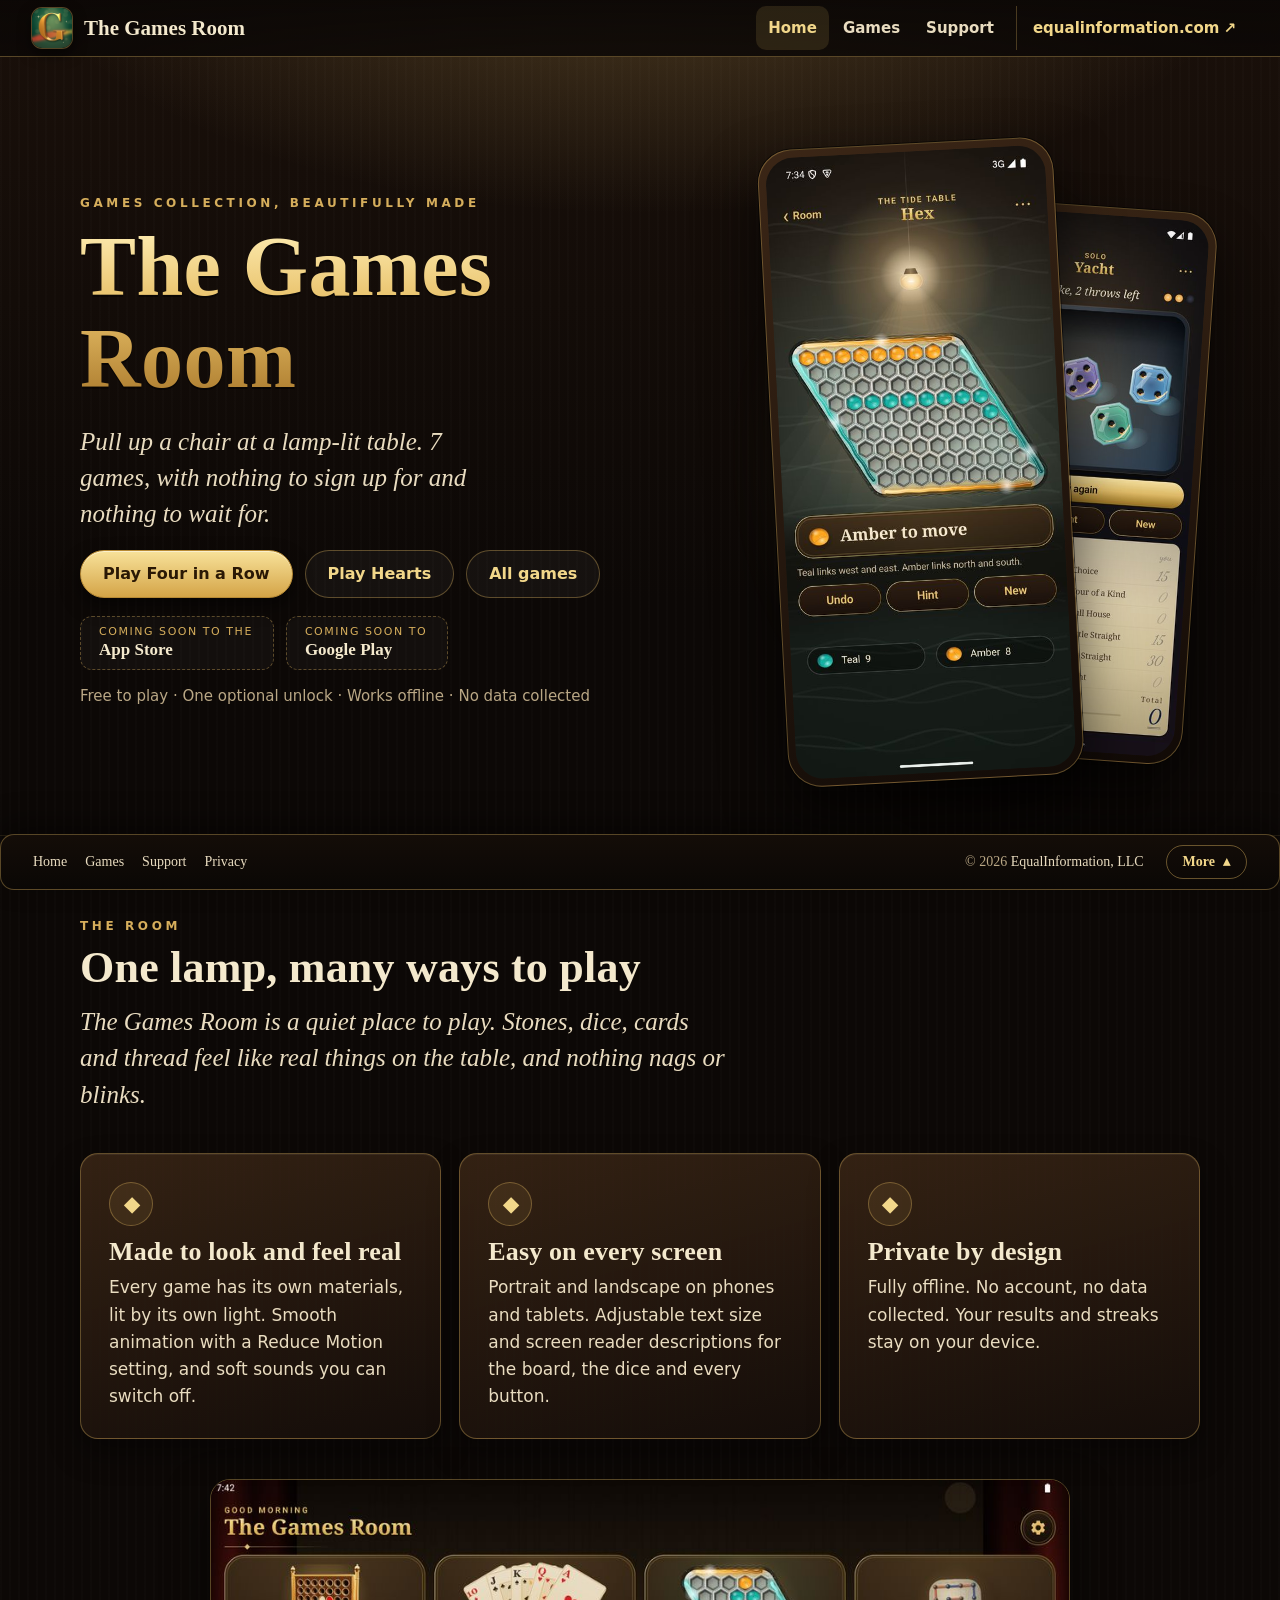
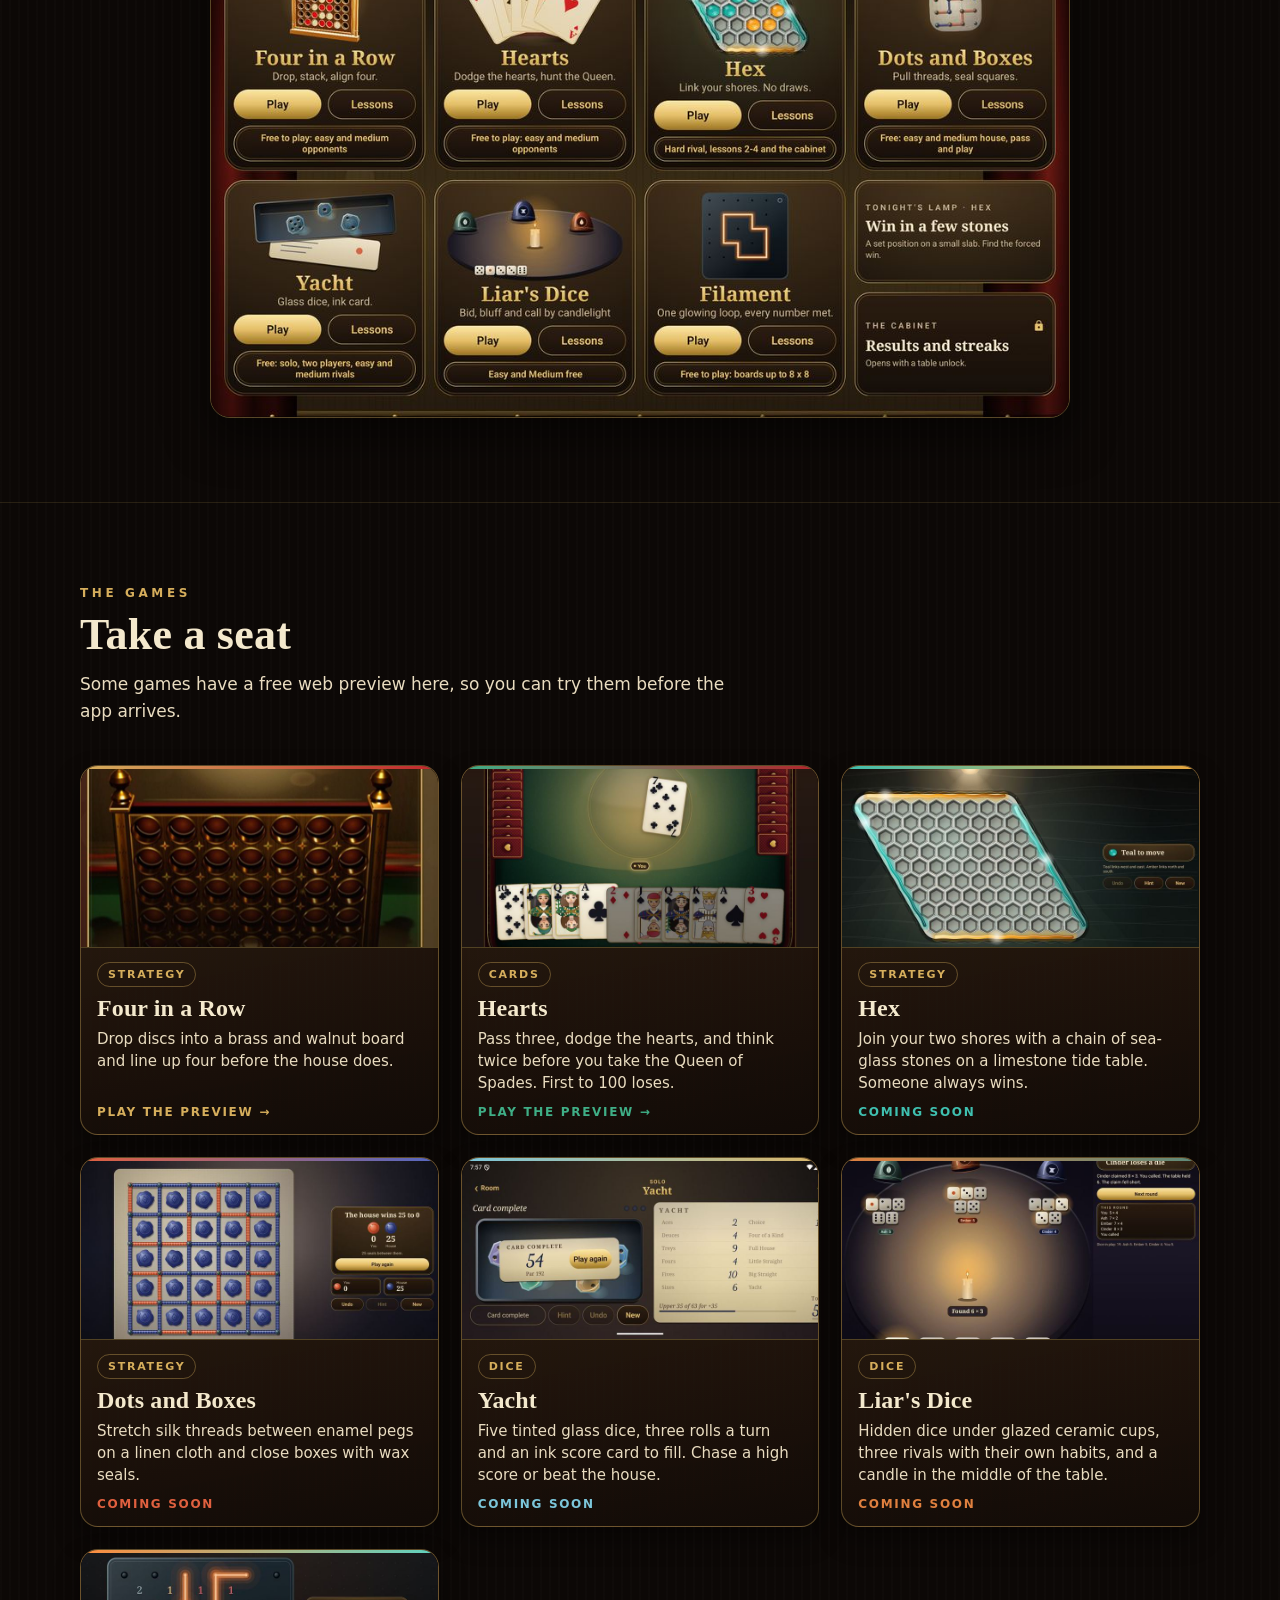
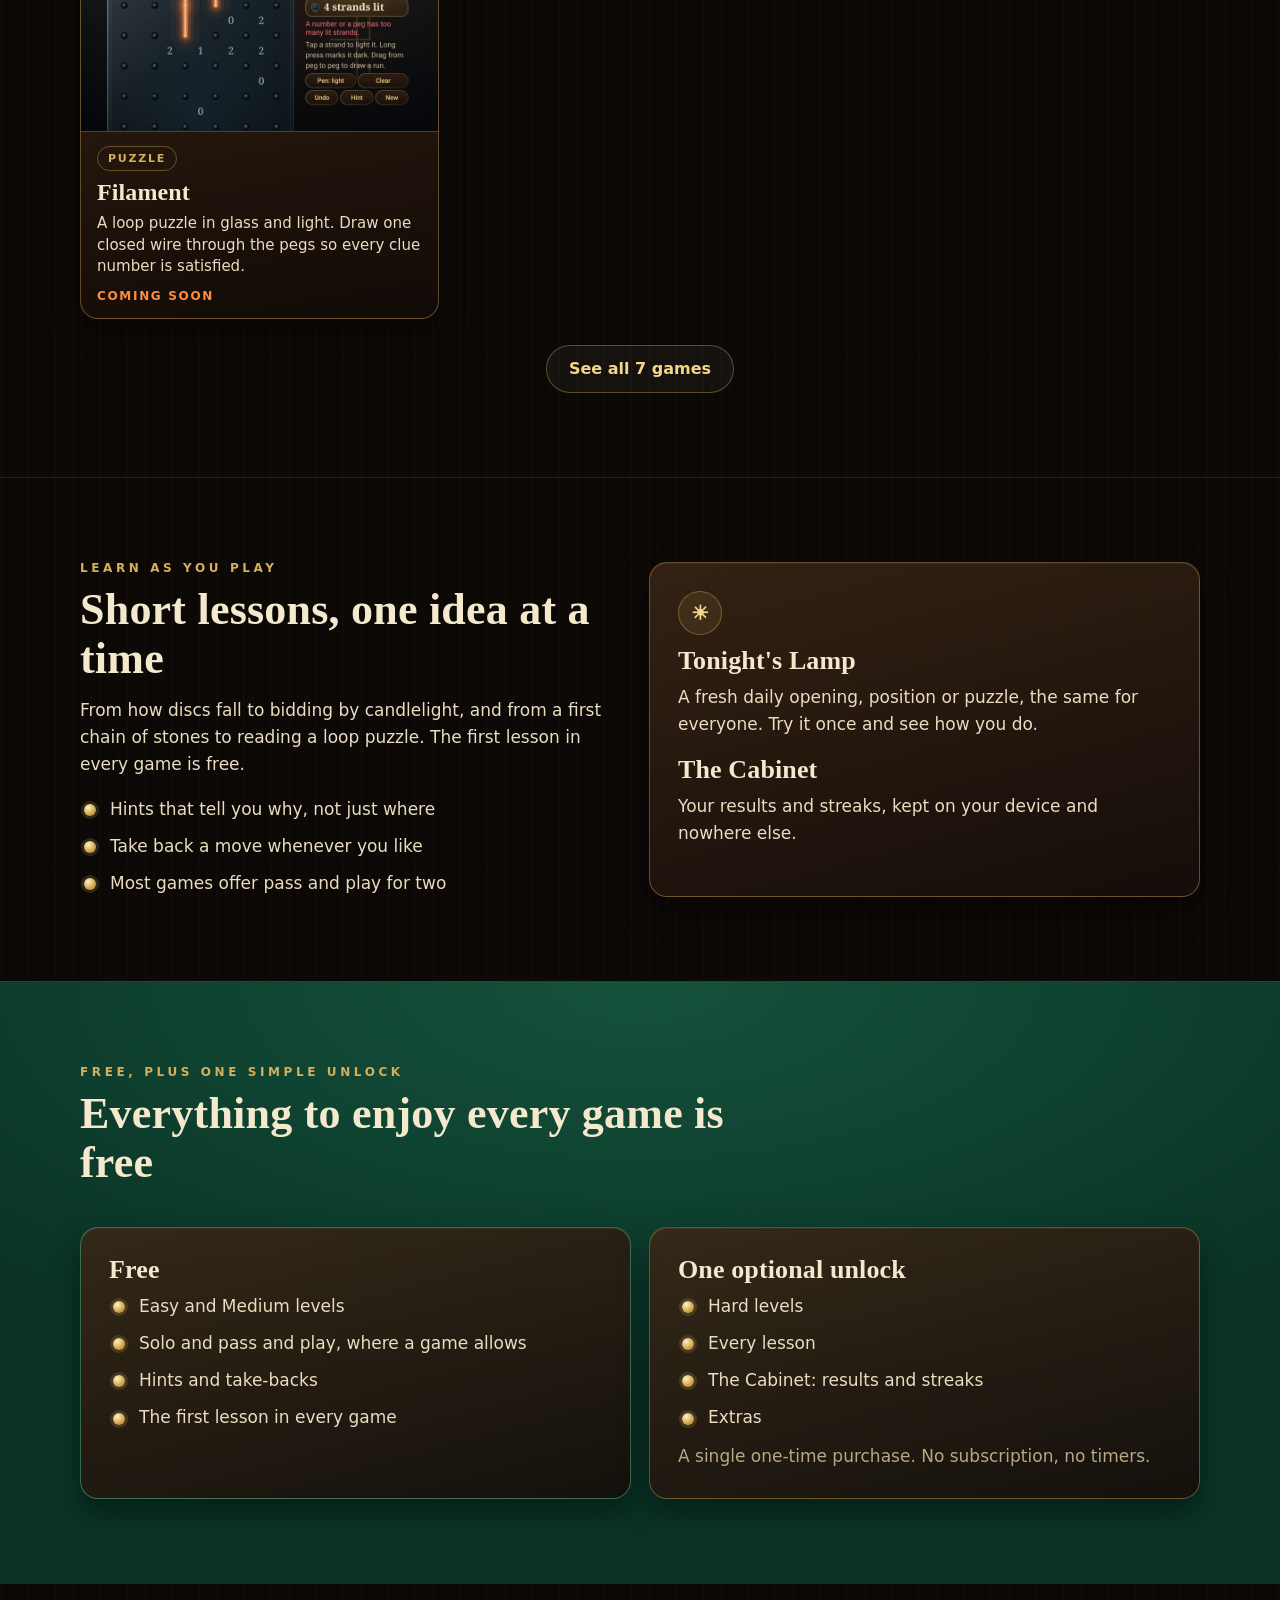
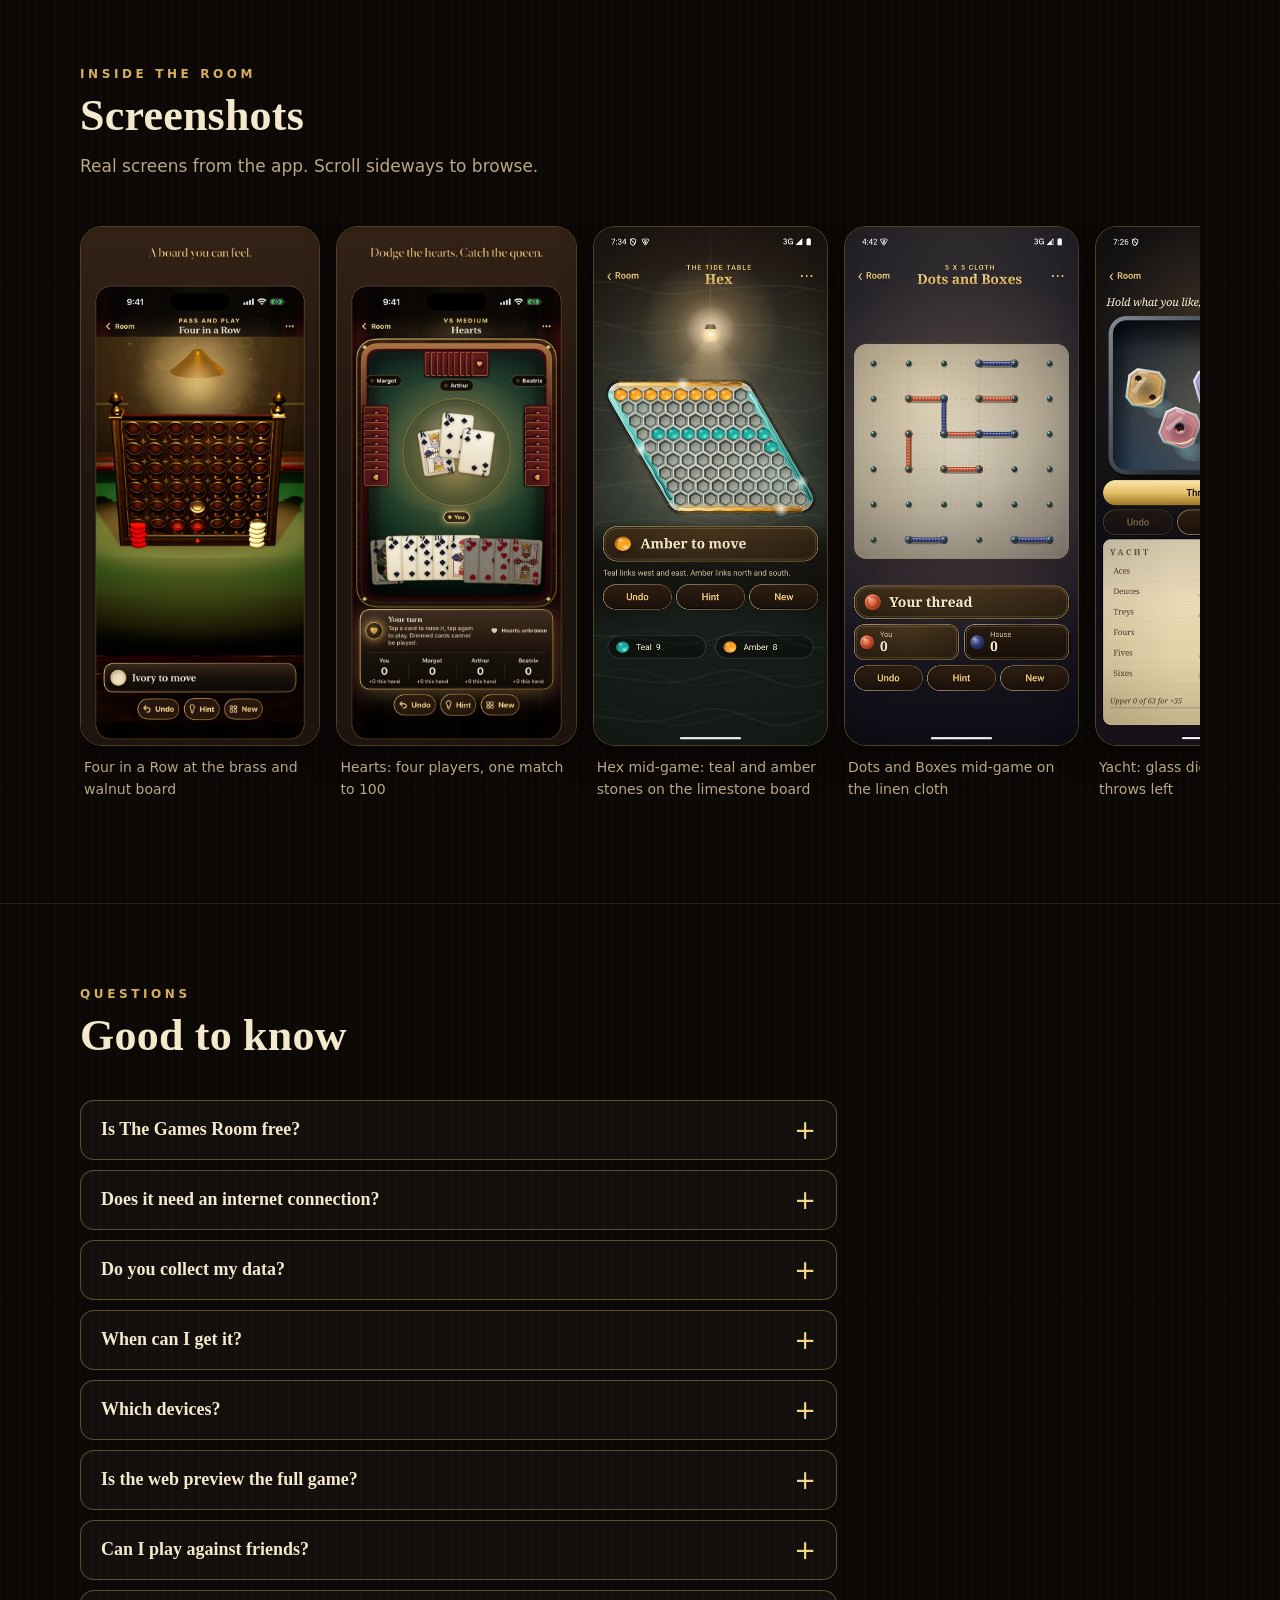
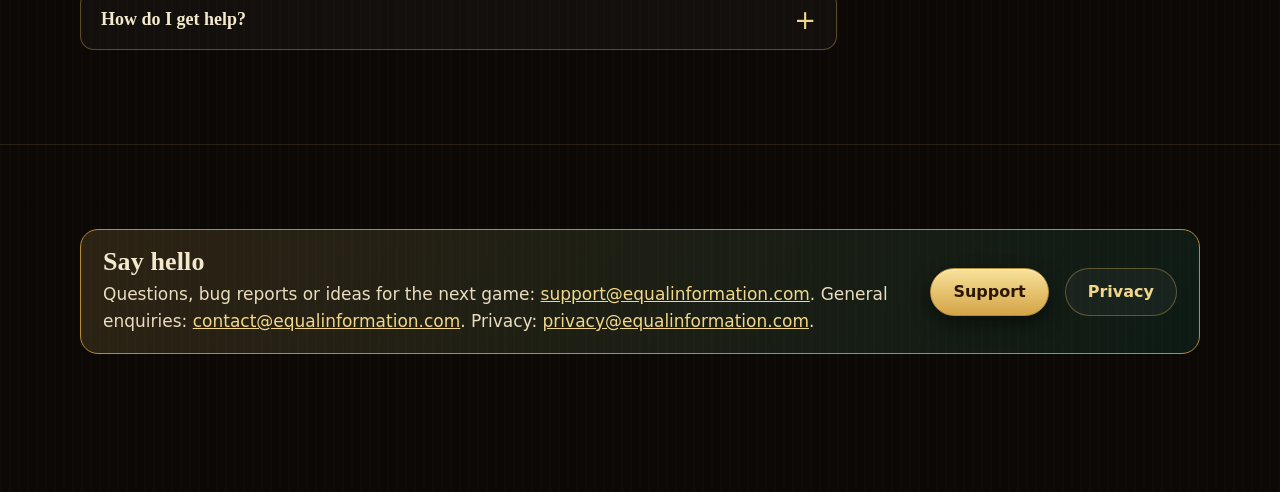
==== commit ac7c8ebf: "site: remove no-ads claims from user-facing text (ads may be added later) Co-Authored-By: Claude Son" ====
--- a/index.html
+++ b/index.html
@@ -4,7 +4,7 @@
 <meta charset="utf-8">
 <title>The Games Room | 7 games at a lamp-lit table</title>
 <meta name="viewport" content="width=device-width, initial-scale=1, viewport-fit=cover">
-<meta name="description" content="7 games in one warm, lamp-lit room: Four in a Row, Hearts, Hex, Dots and Boxes and more. Free to play, fully offline, no ads, no data collected. Try the web previews now. Coming soon to the App Store and Google Play.">
+<meta name="description" content="7 games in one warm, lamp-lit room: Four in a Row, Hearts, Hex, Dots and Boxes and more. Free to play, fully offline, no data collected. Try the web previews now. Coming soon to the App Store and Google Play.">
 <meta name="theme-color" content="#0c0806">
 <link rel="canonical" href="https://equalinformation.com/the-games-room-site/">
 <link rel="icon" type="image/png" href="assets/img/favicon.png">
@@ -13,12 +13,12 @@
 <meta property="og:type" content="website">
 <meta property="og:site_name" content="The Games Room">
 <meta property="og:title" content="The Games Room | 7 games at a lamp-lit table">
-<meta property="og:description" content="7 games in one warm, lamp-lit room: Four in a Row, Hearts, Hex, Dots and Boxes and more. Free to play, fully offline, no ads, no data collected. Try the web previews now. Coming soon to the App Store and Google Play.">
+<meta property="og:description" content="7 games in one warm, lamp-lit room: Four in a Row, Hearts, Hex, Dots and Boxes and more. Free to play, fully offline, no data collected. Try the web previews now. Coming soon to the App Store and Google Play.">
 <meta property="og:url" content="https://equalinformation.com/the-games-room-site/">
 <meta property="og:image" content="https://equalinformation.com/the-games-room-site/assets/img/og-1200x630.jpg">
 <meta name="twitter:card" content="summary_large_image">
-<script type="application/ld+json">{"@context":"https://schema.org","@type":"MobileApplication","name":"The Games Room","applicationCategory":"GameApplication","operatingSystem":"iOS, Android","description":"7 games at a lamp-lit table. Free to play, offline, no ads.","image":"https://equalinformation.com/the-games-room-site/assets/img/icon-512.png","offers":{"@type":"Offer","price":"0","priceCurrency":"USD"}}</script>
-<script type="application/ld+json">{"@context":"https://schema.org","@type":"FAQPage","mainEntity":[{"@type":"Question","name":"Is The Games Room free?","acceptedAnswer":{"@type":"Answer","text":"Yes. Every game is free to play at its Easy and Medium levels, with hints and the first lesson. One optional, one-time unlock adds the Hard levels, every lesson, the Cabinet and extras. There is no subscription."}},{"@type":"Question","name":"Does it need an internet connection?","acceptedAnswer":{"@type":"Answer","text":"No. The Games Room works completely offline, on a plane or in a cabin."}},{"@type":"Question","name":"Are there ads? Do you collect my data?","acceptedAnswer":{"@type":"Answer","text":"There are no ads, and the app collects no data and asks for no account. Your results, streaks and settings stay on your device."}},{"@type":"Question","name":"When can I get it?","acceptedAnswer":{"@type":"Answer","text":"The Games Room is coming soon to the App Store and Google Play. This site will link to the stores as soon as the app is available."}},{"@type":"Question","name":"Which devices?","acceptedAnswer":{"@type":"Answer","text":"iPhone and iPad, and Android phones and tablets, in portrait and landscape."}},{"@type":"Question","name":"Is the web preview the full game?","acceptedAnswer":{"@type":"Answer","text":"No. A preview on this site is a small demo of a game against the computer, at Easy and Medium. The app adds the Hard levels, guided lessons, daily games, the Cabinet, sound and richer animation."}},{"@type":"Question","name":"Can I play against friends?","acceptedAnswer":{"@type":"Answer","text":"Several games have pass and play for two people on one device; each game page says what it offers."}},{"@type":"Question","name":"How do I get help?","acceptedAnswer":{"@type":"Answer","text":"Write to support@equalinformation.com or open the support page. For privacy questions write to privacy@equalinformation.com."}}]}</script>
+<script type="application/ld+json">{"@context":"https://schema.org","@type":"MobileApplication","name":"The Games Room","applicationCategory":"GameApplication","operatingSystem":"iOS, Android","description":"7 games at a lamp-lit table. Free to play, offline.","image":"https://equalinformation.com/the-games-room-site/assets/img/icon-512.png","offers":{"@type":"Offer","price":"0","priceCurrency":"USD"}}</script>
+<script type="application/ld+json">{"@context":"https://schema.org","@type":"FAQPage","mainEntity":[{"@type":"Question","name":"Is The Games Room free?","acceptedAnswer":{"@type":"Answer","text":"Yes. Every game is free to play at its Easy and Medium levels, with hints and the first lesson. One optional, one-time unlock adds the Hard levels, every lesson, the Cabinet and extras. There is no subscription."}},{"@type":"Question","name":"Does it need an internet connection?","acceptedAnswer":{"@type":"Answer","text":"No. The Games Room works completely offline, on a plane or in a cabin."}},{"@type":"Question","name":"Do you collect my data?","acceptedAnswer":{"@type":"Answer","text":"The app collects no data and asks for no account. Your results, streaks and settings stay on your device."}},{"@type":"Question","name":"When can I get it?","acceptedAnswer":{"@type":"Answer","text":"The Games Room is coming soon to the App Store and Google Play. This site will link to the stores as soon as the app is available."}},{"@type":"Question","name":"Which devices?","acceptedAnswer":{"@type":"Answer","text":"iPhone and iPad, and Android phones and tablets, in portrait and landscape."}},{"@type":"Question","name":"Is the web preview the full game?","acceptedAnswer":{"@type":"Answer","text":"No. A preview on this site is a small demo of a game against the computer, at Easy and Medium. The app adds the Hard levels, guided lessons, daily games, the Cabinet, sound and richer animation."}},{"@type":"Question","name":"Can I play against friends?","acceptedAnswer":{"@type":"Answer","text":"Several games have pass and play for two people on one device; each game page says what it offers."}},{"@type":"Question","name":"How do I get help?","acceptedAnswer":{"@type":"Answer","text":"Write to support@equalinformation.com or open the support page. For privacy questions write to privacy@equalinformation.com."}}]}</script>
 </head>
 <body class="tgr-body">
 <a class="tgr-skip" href="#tgr-main">Jump to the page</a>
@@ -35,7 +35,7 @@
 <p class="tgr-lede">Pull up a chair at a lamp-lit table. 7 games, with nothing to sign up for and nothing to wait for.</p>
 <div class="tgr-badges"><a class="tgr-btn" href="four-in-a-row/#tgr-play">Play Four in a Row</a><a class="tgr-btn tgr-ghost" href="hearts/#tgr-play">Play Hearts</a><a class="tgr-btn tgr-ghost" href="games/">All games</a></div>
 <div class="tgr-badges" aria-label="Availability"><span class="tgr-badge-soon"><small>Coming soon to the</small><b>App Store</b></span><span class="tgr-badge-soon"><small>Coming soon to</small><b>Google Play</b></span></div>
-<p class="tgr-hero-meta">Free to play &middot; One optional unlock &middot; Works offline &middot; No ads &middot; No data collected</p>
+<p class="tgr-hero-meta">Free to play &middot; One optional unlock &middot; Works offline &middot; No data collected</p>
 </div>
 <div class="tgr-hero-art"><div class="tgr-glow"></div><div class="tgr-phone tgr-a"><img src="assets/shots/hex-play.jpg" alt="Hex mid-game on the limestone board, teal and amber stones" width="450" height="1000" decoding="async"></div><div class="tgr-phone tgr-b"><img src="assets/shots/yacht-play.jpg" alt="Yacht: five glass dice thrown, two throws left" width="450" height="1000" loading="lazy" decoding="async"></div></div>
 </div></section>
@@ -46,7 +46,7 @@
 <div class="tgr-grid tgr-g3">
 <div class="tgr-card"><div class="tgr-ico" aria-hidden="true">&#9670;</div><h3>Made to look and feel real</h3><p>Every game has its own materials, lit by its own light. Smooth animation with a Reduce Motion setting, and soft sounds you can switch off.</p></div>
 <div class="tgr-card"><div class="tgr-ico" aria-hidden="true">&#9670;</div><h3>Easy on every screen</h3><p>Portrait and landscape on phones and tablets. Adjustable text size and screen reader descriptions for the board, the dice and every button.</p></div>
-<div class="tgr-card"><div class="tgr-ico" aria-hidden="true">&#9670;</div><h3>Private by design</h3><p>Fully offline. No ads, no account, no data collected. Your results and streaks stay on your device.</p></div>
+<div class="tgr-card"><div class="tgr-ico" aria-hidden="true">&#9670;</div><h3>Private by design</h3><p>Fully offline. No account, no data collected. Your results and streaks stay on your device.</p></div>
 </div>
 <div class="tgr-roomshot"><figure><img src="assets/shots/room-grid.jpg" alt="The Games Room on a tablet: seven games on the shelf, Tonight's Lamp and the Cabinet" width="1000" height="625" loading="lazy" decoding="async"></figure></div>
 </div></section>
@@ -111,7 +111,7 @@
 <div class="tgr-sec-head"><p class="tgr-eyebrow">Free, plus one simple unlock</p><h2>Everything to enjoy every game is free</h2></div>
 <div class="tgr-unlock">
 <div class="tgr-card tgr-free"><h3>Free</h3><ul class="tgr-check"><li>Easy and Medium levels</li><li>Solo and pass and play, where a game allows</li><li>Hints and take-backs</li><li>The first lesson in every game</li></ul></div>
-<div class="tgr-card"><h3>One optional unlock</h3><ul class="tgr-check"><li>Hard levels</li><li>Every lesson</li><li>The Cabinet: results and streaks</li><li>Extras</li></ul><p class="tgr-muted" style="margin-top:12px">A single one-time purchase. No subscription, no timers, no ads.</p></div>
+<div class="tgr-card"><h3>One optional unlock</h3><ul class="tgr-check"><li>Hard levels</li><li>Every lesson</li><li>The Cabinet: results and streaks</li><li>Extras</li></ul><p class="tgr-muted" style="margin-top:12px">A single one-time purchase. No subscription, no timers.</p></div>
 </div></div></section>
 
 <section class="tgr-band" id="tgr-gallery"><div class="tgr-shell">
@@ -120,7 +120,7 @@
 </div></section>
 
 <section class="tgr-band" id="tgr-faq"><div class="tgr-shell"><div class="tgr-sec-head"><p class="tgr-eyebrow">Questions</p><h2>Good to know</h2></div>
-<div class="tgr-prose"><details><summary>Is The Games Room free?</summary><div><p>Yes. Every game is free to play at its Easy and Medium levels, with hints and the first lesson. One optional, one-time unlock adds the Hard levels, every lesson, the Cabinet and extras. There is no subscription.</p></div></details><details><summary>Does it need an internet connection?</summary><div><p>No. The Games Room works completely offline, on a plane or in a cabin.</p></div></details><details><summary>Are there ads? Do you collect my data?</summary><div><p>There are no ads, and the app collects no data and asks for no account. Your results, streaks and settings stay on your device.</p></div></details><details><summary>When can I get it?</summary><div><p>The Games Room is coming soon to the App Store and Google Play. This site will link to the stores as soon as the app is available.</p></div></details><details><summary>Which devices?</summary><div><p>iPhone and iPad, and Android phones and tablets, in portrait and landscape.</p></div></details><details><summary>Is the web preview the full game?</summary><div><p>No. A preview on this site is a small demo of a game against the computer, at Easy and Medium. The app adds the Hard levels, guided lessons, daily games, the Cabinet, sound and richer animation.</p></div></details><details><summary>Can I play against friends?</summary><div><p>Several games have pass and play for two people on one device; each game page says what it offers.</p></div></details><details><summary>How do I get help?</summary><div><p>Write to support@equalinformation.com or open the support page. For privacy questions write to privacy@equalinformation.com.</p></div></details></div></div></section>
+<div class="tgr-prose"><details><summary>Is The Games Room free?</summary><div><p>Yes. Every game is free to play at its Easy and Medium levels, with hints and the first lesson. One optional, one-time unlock adds the Hard levels, every lesson, the Cabinet and extras. There is no subscription.</p></div></details><details><summary>Does it need an internet connection?</summary><div><p>No. The Games Room works completely offline, on a plane or in a cabin.</p></div></details><details><summary>Do you collect my data?</summary><div><p>The app collects no data and asks for no account. Your results, streaks and settings stay on your device.</p></div></details><details><summary>When can I get it?</summary><div><p>The Games Room is coming soon to the App Store and Google Play. This site will link to the stores as soon as the app is available.</p></div></details><details><summary>Which devices?</summary><div><p>iPhone and iPad, and Android phones and tablets, in portrait and landscape.</p></div></details><details><summary>Is the web preview the full game?</summary><div><p>No. A preview on this site is a small demo of a game against the computer, at Easy and Medium. The app adds the Hard levels, guided lessons, daily games, the Cabinet, sound and richer animation.</p></div></details><details><summary>Can I play against friends?</summary><div><p>Several games have pass and play for two people on one device; each game page says what it offers.</p></div></details><details><summary>How do I get help?</summary><div><p>Write to support@equalinformation.com or open the support page. For privacy questions write to privacy@equalinformation.com.</p></div></details></div></div></section>
 
 <section class="tgr-band" id="tgr-contact"><div class="tgr-shell"><div class="tgr-callout"><div class="tgr-t"><h3>Say hello</h3><p>Questions, bug reports or ideas for the next game: <a href="mailto:support@equalinformation.com">support@equalinformation.com</a>. General enquiries: <a href="mailto:contact@equalinformation.com">contact@equalinformation.com</a>. Privacy: <a href="mailto:privacy@equalinformation.com">privacy@equalinformation.com</a>.</p></div>
 <a class="tgr-btn" href="support/">Support</a><a class="tgr-btn tgr-ghost" href="privacy/">Privacy</a></div></div></section>
@@ -130,7 +130,7 @@
 <summary><span class="tgr-dock-links"><a href="./">Home</a><a href="games/">Games</a><a href="support/">Support</a><a href="privacy/">Privacy</a></span><span class="tgr-dock-copy">&copy; 2026 <a href="https://equalinformation.com/">EqualInformation, LLC</a></span><span class="tgr-dock-more" aria-hidden="true"></span></summary>
 <div class="tgr-dock-panel tgr-foot">
 <section class="tgr-foot-grid">
-<div class="tgr-foot-about"><p class="tgr-foot-name">The Games Room</p><p class="tgr-foot-blurb">A warm room full of games. Free to play, no ads, nothing collected, and it works without a connection.</p></div>
+<div class="tgr-foot-about"><p class="tgr-foot-name">The Games Room</p><p class="tgr-foot-blurb">A warm room full of games. Free to play, nothing collected, and it works without a connection.</p></div>
 <nav class="tgr-foot-tables" aria-label="Games"><h4 class="tgr-foot-h">Games</h4><a href="games/">All 7 games</a><a href="four-in-a-row/">Four in a Row</a><a href="hearts/">Hearts</a><a href="hex/">Hex</a><a href="dots-and-boxes/">Dots and Boxes</a><a href="#tgr-faq">Questions</a></nav>
 <nav class="tgr-foot-help" aria-label="Help"><h4 class="tgr-foot-h">Help</h4><a href="support/">Support</a><a href="privacy/">Privacy</a><a href="mailto:info@equalinformation.com">info@equalinformation.com</a><a href="https://equalinformation.com/">equalinformation.com</a></nav>
 </section>
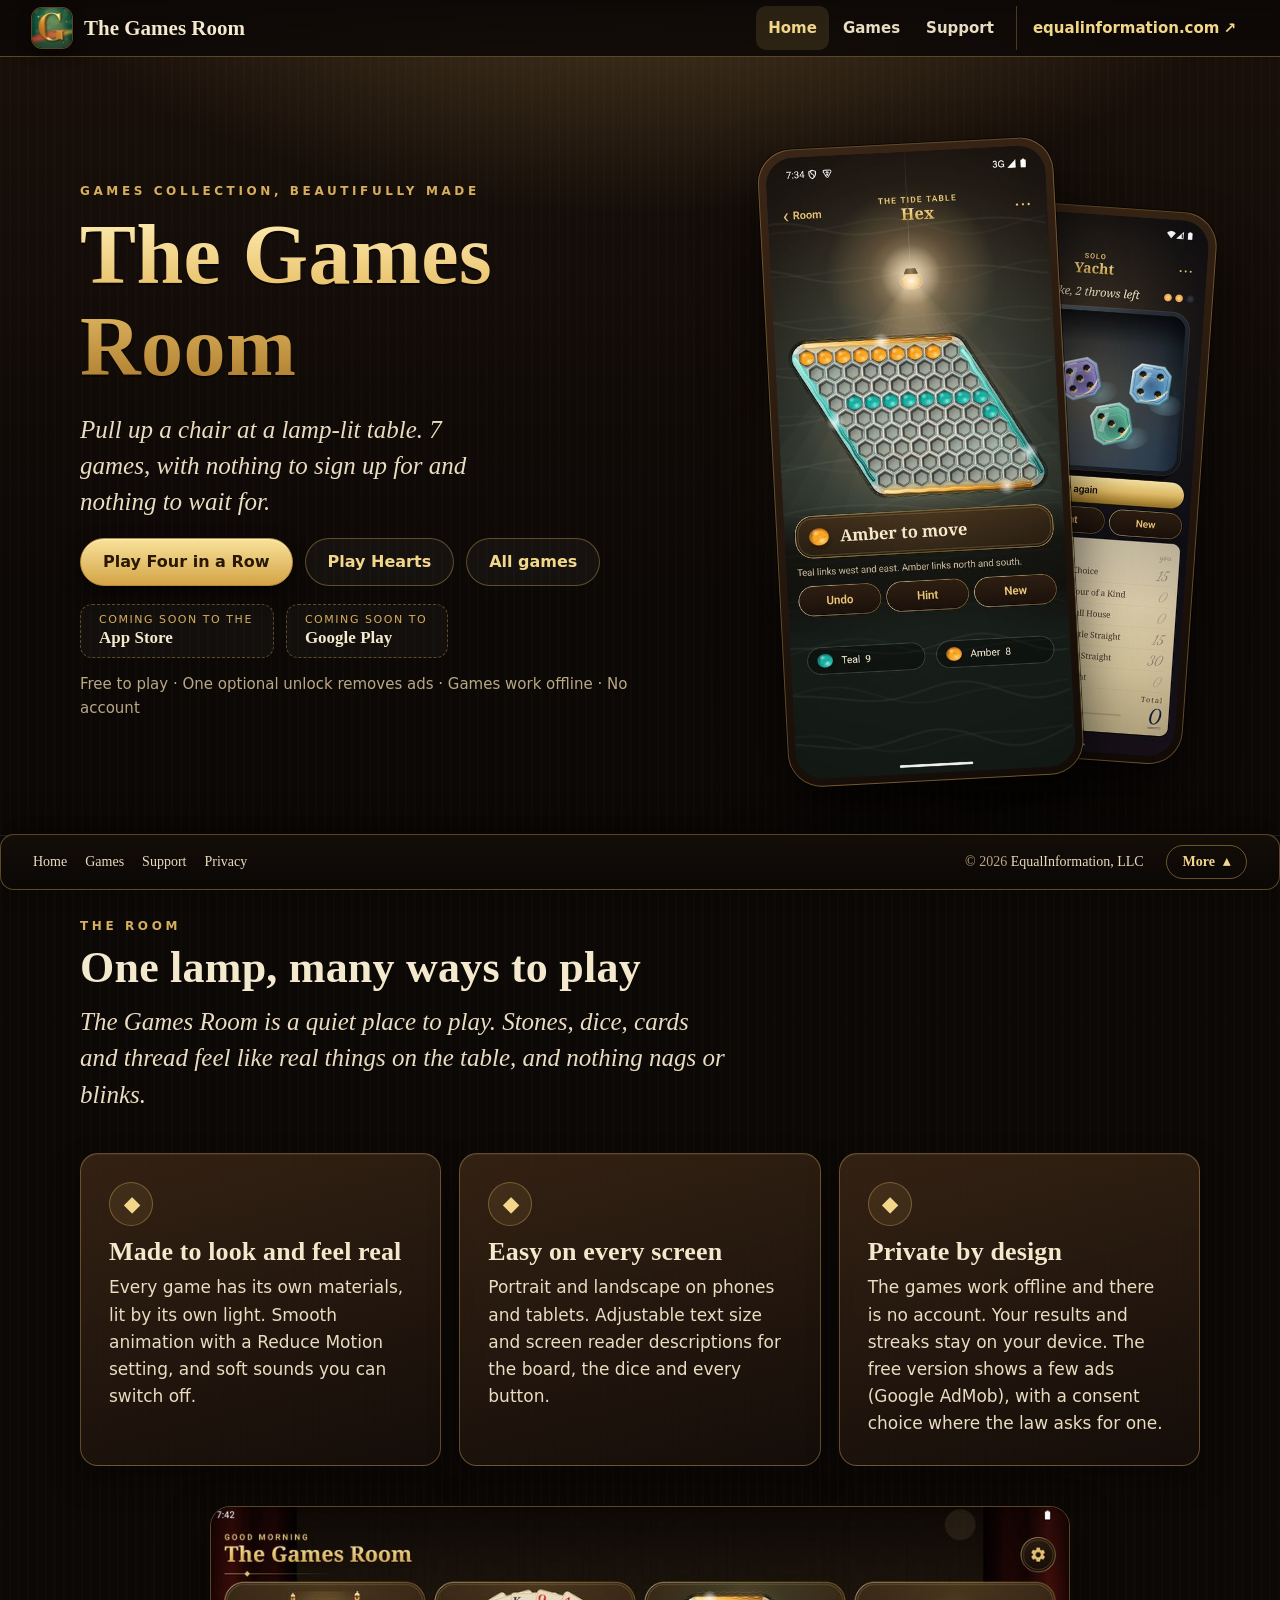
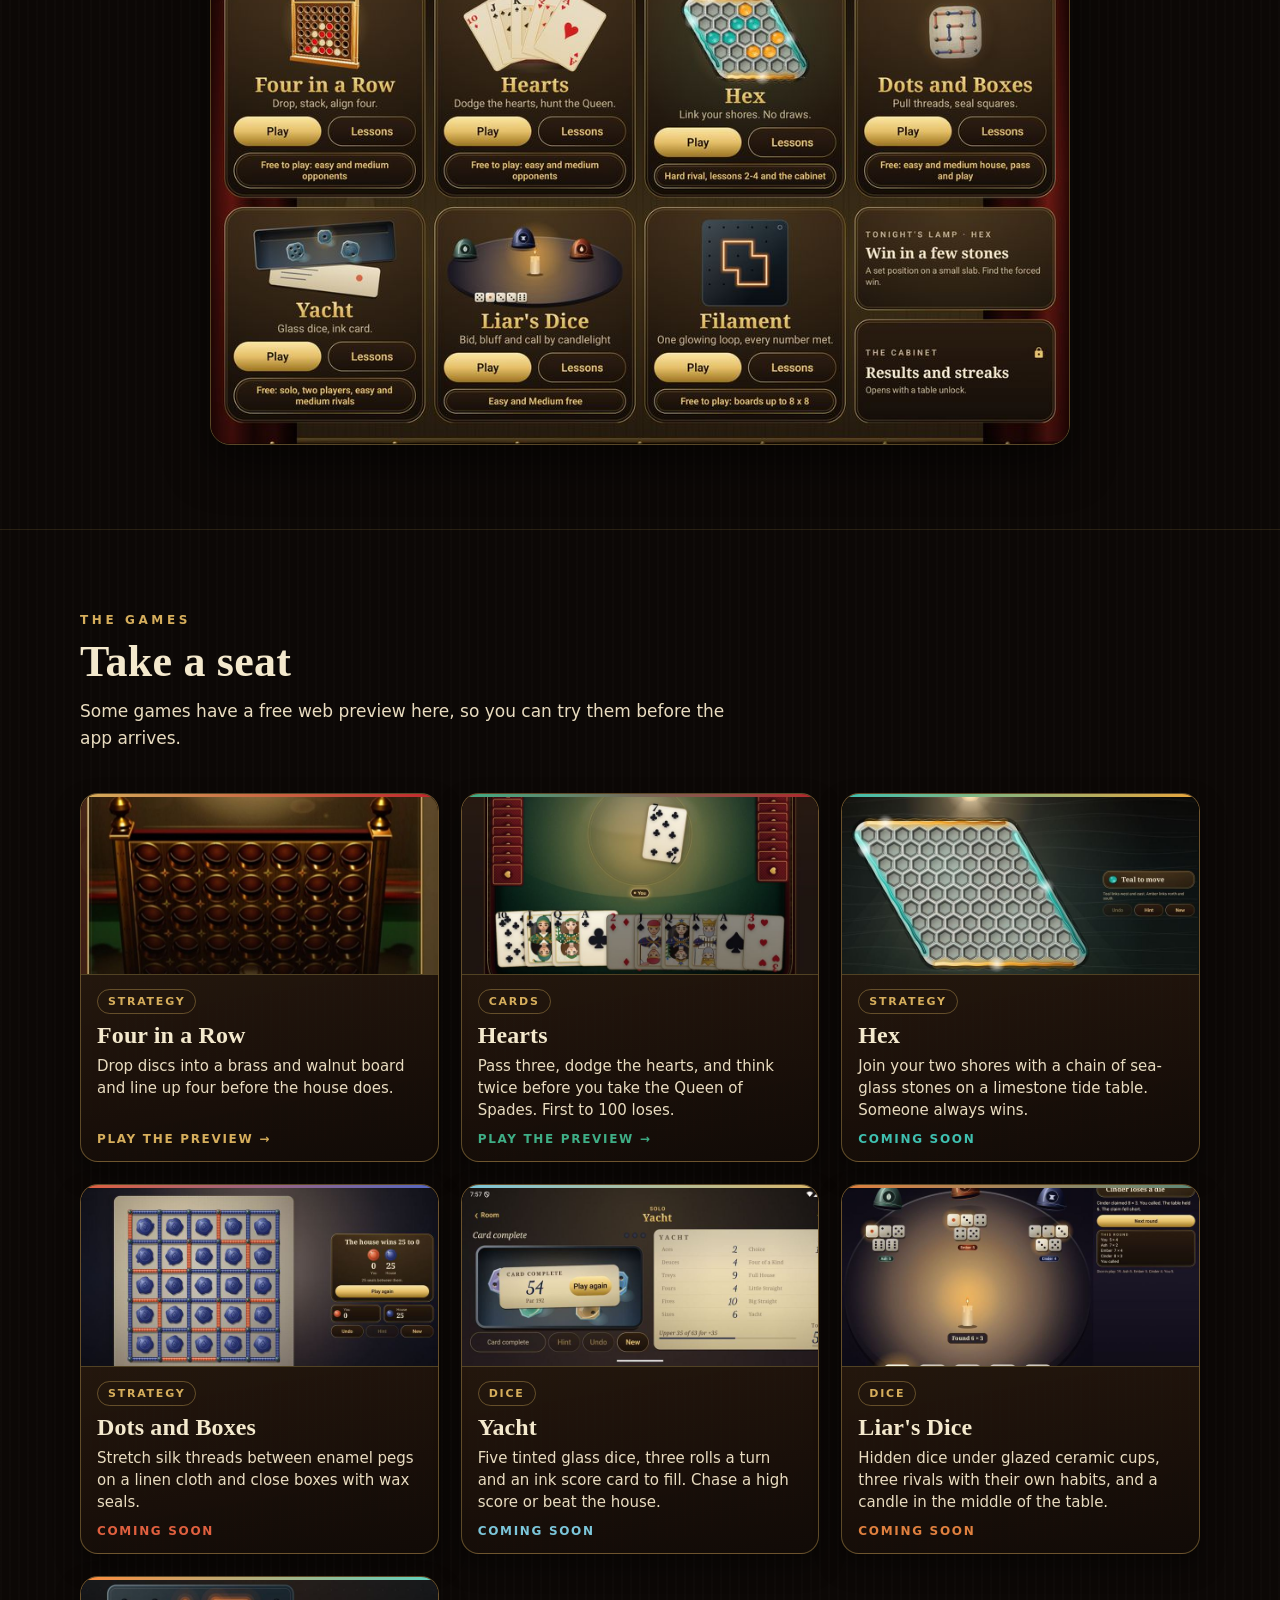
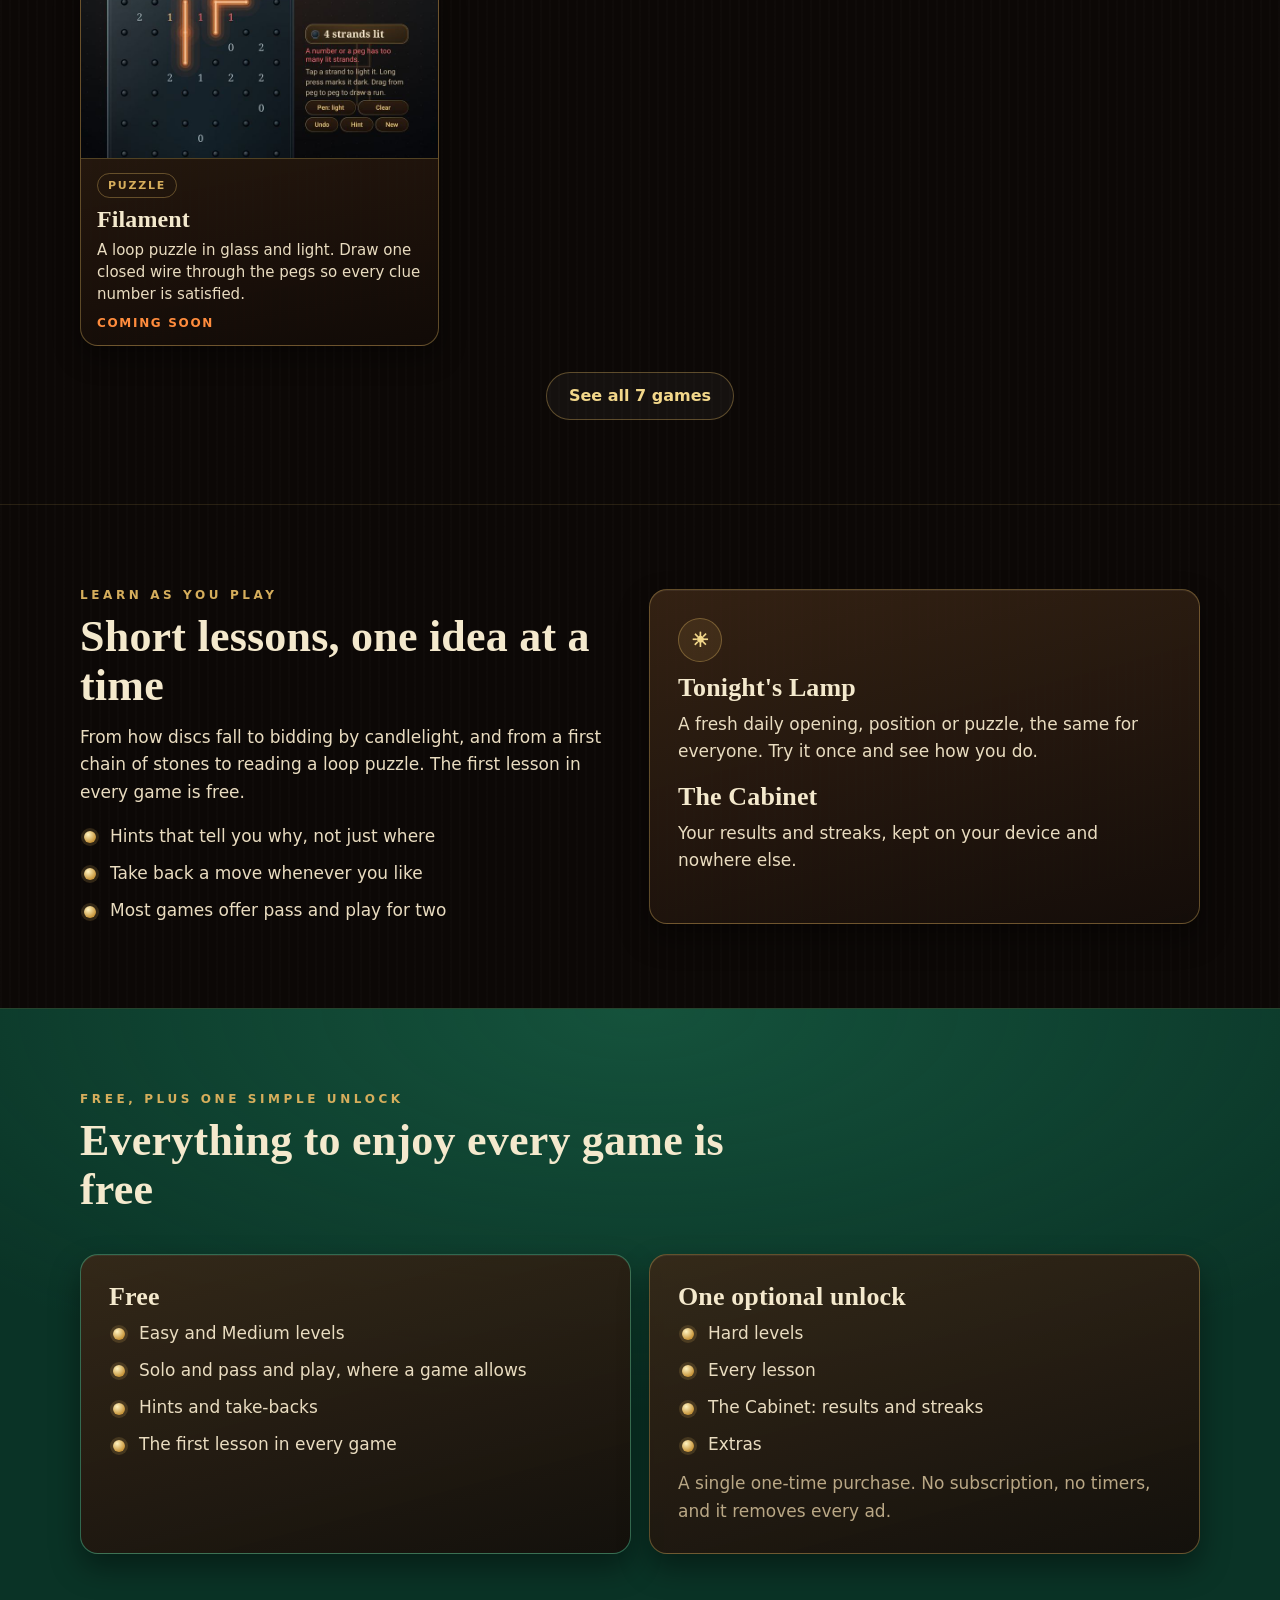
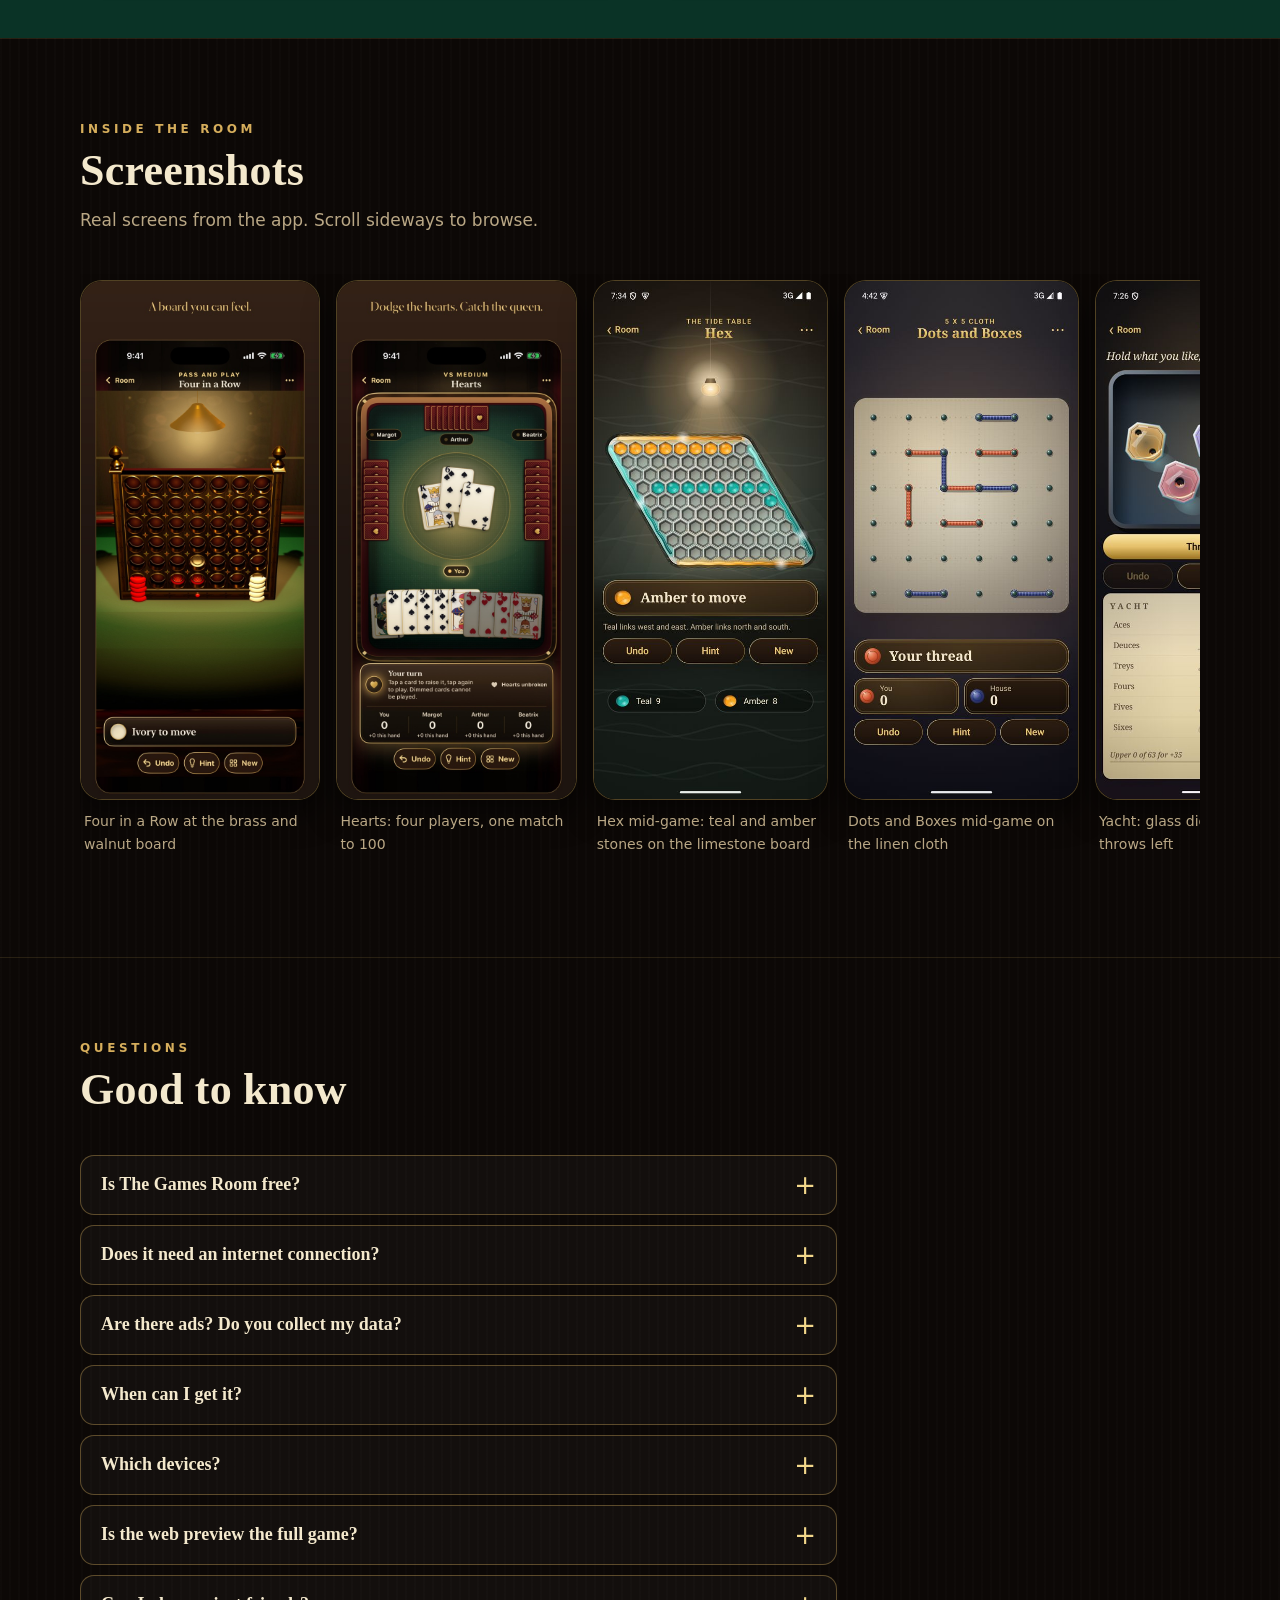
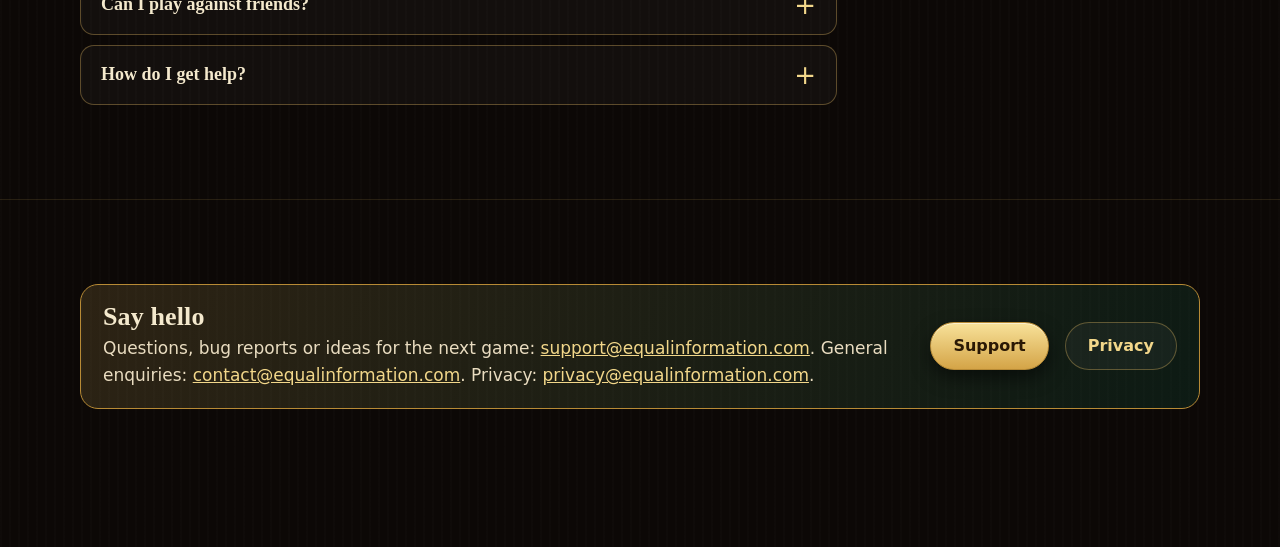
==== commit d8f8cb24: "Site: ads are coming (Google AdMob): replace 'no ads / no data collected / fully offline' wording, p" ====
--- a/index.html
+++ b/index.html
@@ -4,7 +4,7 @@
 <meta charset="utf-8">
 <title>The Games Room | 7 games at a lamp-lit table</title>
 <meta name="viewport" content="width=device-width, initial-scale=1, viewport-fit=cover">
-<meta name="description" content="7 games in one warm, lamp-lit room: Four in a Row, Hearts, Hex, Dots and Boxes and more. Free to play, fully offline, no data collected. Try the web previews now. Coming soon to the App Store and Google Play.">
+<meta name="description" content="7 games in one warm, lamp-lit room: Four in a Row, Hearts, Hex, Dots and Boxes and more. Free to play, plays offline, and one unlock removes the ads. Try the web previews now. Coming soon to the App Store and Google Play.">
 <meta name="theme-color" content="#0c0806">
 <link rel="canonical" href="https://equalinformation.com/the-games-room-site/">
 <link rel="icon" type="image/png" href="assets/img/favicon.png">
@@ -13,12 +13,12 @@
 <meta property="og:type" content="website">
 <meta property="og:site_name" content="The Games Room">
 <meta property="og:title" content="The Games Room | 7 games at a lamp-lit table">
-<meta property="og:description" content="7 games in one warm, lamp-lit room: Four in a Row, Hearts, Hex, Dots and Boxes and more. Free to play, fully offline, no data collected. Try the web previews now. Coming soon to the App Store and Google Play.">
+<meta property="og:description" content="7 games in one warm, lamp-lit room: Four in a Row, Hearts, Hex, Dots and Boxes and more. Free to play, plays offline, and one unlock removes the ads. Try the web previews now. Coming soon to the App Store and Google Play.">
 <meta property="og:url" content="https://equalinformation.com/the-games-room-site/">
 <meta property="og:image" content="https://equalinformation.com/the-games-room-site/assets/img/og-1200x630.jpg">
 <meta name="twitter:card" content="summary_large_image">
-<script type="application/ld+json">{"@context":"https://schema.org","@type":"MobileApplication","name":"The Games Room","applicationCategory":"GameApplication","operatingSystem":"iOS, Android","description":"7 games at a lamp-lit table. Free to play, offline.","image":"https://equalinformation.com/the-games-room-site/assets/img/icon-512.png","offers":{"@type":"Offer","price":"0","priceCurrency":"USD"}}</script>
-<script type="application/ld+json">{"@context":"https://schema.org","@type":"FAQPage","mainEntity":[{"@type":"Question","name":"Is The Games Room free?","acceptedAnswer":{"@type":"Answer","text":"Yes. Every game is free to play at its Easy and Medium levels, with hints and the first lesson. One optional, one-time unlock adds the Hard levels, every lesson, the Cabinet and extras. There is no subscription."}},{"@type":"Question","name":"Does it need an internet connection?","acceptedAnswer":{"@type":"Answer","text":"No. The Games Room works completely offline, on a plane or in a cabin."}},{"@type":"Question","name":"Do you collect my data?","acceptedAnswer":{"@type":"Answer","text":"The app collects no data and asks for no account. Your results, streaks and settings stay on your device."}},{"@type":"Question","name":"When can I get it?","acceptedAnswer":{"@type":"Answer","text":"The Games Room is coming soon to the App Store and Google Play. This site will link to the stores as soon as the app is available."}},{"@type":"Question","name":"Which devices?","acceptedAnswer":{"@type":"Answer","text":"iPhone and iPad, and Android phones and tablets, in portrait and landscape."}},{"@type":"Question","name":"Is the web preview the full game?","acceptedAnswer":{"@type":"Answer","text":"No. A preview on this site is a small demo of a game against the computer, at Easy and Medium. The app adds the Hard levels, guided lessons, daily games, the Cabinet, sound and richer animation."}},{"@type":"Question","name":"Can I play against friends?","acceptedAnswer":{"@type":"Answer","text":"Several games have pass and play for two people on one device; each game page says what it offers."}},{"@type":"Question","name":"How do I get help?","acceptedAnswer":{"@type":"Answer","text":"Write to support@equalinformation.com or open the support page. For privacy questions write to privacy@equalinformation.com."}}]}</script>
+<script type="application/ld+json">{"@context":"https://schema.org","@type":"MobileApplication","name":"The Games Room","applicationCategory":"GameApplication","operatingSystem":"iOS, Android","description":"7 games at a lamp-lit table. Free to play, offline, one unlock removes the ads.","image":"https://equalinformation.com/the-games-room-site/assets/img/icon-512.png","offers":{"@type":"Offer","price":"0","priceCurrency":"USD"}}</script>
+<script type="application/ld+json">{"@context":"https://schema.org","@type":"FAQPage","mainEntity":[{"@type":"Question","name":"Is The Games Room free?","acceptedAnswer":{"@type":"Answer","text":"Yes. Every game is free to play at its Easy and Medium levels, with hints and the first lesson. One optional, one-time unlock adds the Hard levels, every lesson, the Cabinet and extras. There is no subscription."}},{"@type":"Question","name":"Does it need an internet connection?","acceptedAnswer":{"@type":"Answer","text":"No. The games work completely offline, on a plane or in a cabin. Ads appear only when a connection is available."}},{"@type":"Question","name":"Are there ads? Do you collect my data?","acceptedAnswer":{"@type":"Answer","text":"The free version shows a few ads from Google AdMob: a banner in the room and an occasional ad when you leave a table, never during a game. The one-time unlock removes every ad, and you can also watch one short video for an ad-free hour. There is no account. Your results, streaks and settings stay on your device; AdMob may use your device's advertising identifier, depending on the consent choice you make (see the privacy page)."}},{"@type":"Question","name":"When can I get it?","acceptedAnswer":{"@type":"Answer","text":"The Games Room is coming soon to the App Store and Google Play. This site will link to the stores as soon as the app is available."}},{"@type":"Question","name":"Which devices?","acceptedAnswer":{"@type":"Answer","text":"iPhone and iPad, and Android phones and tablets, in portrait and landscape."}},{"@type":"Question","name":"Is the web preview the full game?","acceptedAnswer":{"@type":"Answer","text":"No. A preview on this site is a small demo of a game against the computer, at Easy and Medium. The app adds the Hard levels, guided lessons, daily games, the Cabinet, sound and richer animation."}},{"@type":"Question","name":"Can I play against friends?","acceptedAnswer":{"@type":"Answer","text":"Several games have pass and play for two people on one device; each game page says what it offers."}},{"@type":"Question","name":"How do I get help?","acceptedAnswer":{"@type":"Answer","text":"Write to support@equalinformation.com or open the support page. For privacy questions write to privacy@equalinformation.com."}}]}</script>
 </head>
 <body class="tgr-body">
 <a class="tgr-skip" href="#tgr-main">Jump to the page</a>
@@ -35,7 +35,7 @@
 <p class="tgr-lede">Pull up a chair at a lamp-lit table. 7 games, with nothing to sign up for and nothing to wait for.</p>
 <div class="tgr-badges"><a class="tgr-btn" href="four-in-a-row/#tgr-play">Play Four in a Row</a><a class="tgr-btn tgr-ghost" href="hearts/#tgr-play">Play Hearts</a><a class="tgr-btn tgr-ghost" href="games/">All games</a></div>
 <div class="tgr-badges" aria-label="Availability"><span class="tgr-badge-soon"><small>Coming soon to the</small><b>App Store</b></span><span class="tgr-badge-soon"><small>Coming soon to</small><b>Google Play</b></span></div>
-<p class="tgr-hero-meta">Free to play &middot; One optional unlock &middot; Works offline &middot; No data collected</p>
+<p class="tgr-hero-meta">Free to play &middot; One optional unlock removes ads &middot; Games work offline &middot; No account</p>
 </div>
 <div class="tgr-hero-art"><div class="tgr-glow"></div><div class="tgr-phone tgr-a"><img src="assets/shots/hex-play.jpg" alt="Hex mid-game on the limestone board, teal and amber stones" width="450" height="1000" decoding="async"></div><div class="tgr-phone tgr-b"><img src="assets/shots/yacht-play.jpg" alt="Yacht: five glass dice thrown, two throws left" width="450" height="1000" loading="lazy" decoding="async"></div></div>
 </div></section>
@@ -46,7 +46,7 @@
 <div class="tgr-grid tgr-g3">
 <div class="tgr-card"><div class="tgr-ico" aria-hidden="true">&#9670;</div><h3>Made to look and feel real</h3><p>Every game has its own materials, lit by its own light. Smooth animation with a Reduce Motion setting, and soft sounds you can switch off.</p></div>
 <div class="tgr-card"><div class="tgr-ico" aria-hidden="true">&#9670;</div><h3>Easy on every screen</h3><p>Portrait and landscape on phones and tablets. Adjustable text size and screen reader descriptions for the board, the dice and every button.</p></div>
-<div class="tgr-card"><div class="tgr-ico" aria-hidden="true">&#9670;</div><h3>Private by design</h3><p>Fully offline. No account, no data collected. Your results and streaks stay on your device.</p></div>
+<div class="tgr-card"><div class="tgr-ico" aria-hidden="true">&#9670;</div><h3>Private by design</h3><p>The games work offline and there is no account. Your results and streaks stay on your device. The free version shows a few ads (Google AdMob), with a consent choice where the law asks for one.</p></div>
 </div>
 <div class="tgr-roomshot"><figure><img src="assets/shots/room-grid.jpg" alt="The Games Room on a tablet: seven games on the shelf, Tonight's Lamp and the Cabinet" width="1000" height="625" loading="lazy" decoding="async"></figure></div>
 </div></section>
@@ -111,7 +111,7 @@
 <div class="tgr-sec-head"><p class="tgr-eyebrow">Free, plus one simple unlock</p><h2>Everything to enjoy every game is free</h2></div>
 <div class="tgr-unlock">
 <div class="tgr-card tgr-free"><h3>Free</h3><ul class="tgr-check"><li>Easy and Medium levels</li><li>Solo and pass and play, where a game allows</li><li>Hints and take-backs</li><li>The first lesson in every game</li></ul></div>
-<div class="tgr-card"><h3>One optional unlock</h3><ul class="tgr-check"><li>Hard levels</li><li>Every lesson</li><li>The Cabinet: results and streaks</li><li>Extras</li></ul><p class="tgr-muted" style="margin-top:12px">A single one-time purchase. No subscription, no timers.</p></div>
+<div class="tgr-card"><h3>One optional unlock</h3><ul class="tgr-check"><li>Hard levels</li><li>Every lesson</li><li>The Cabinet: results and streaks</li><li>Extras</li></ul><p class="tgr-muted" style="margin-top:12px">A single one-time purchase. No subscription, no timers, and it removes every ad.</p></div>
 </div></div></section>
 
 <section class="tgr-band" id="tgr-gallery"><div class="tgr-shell">
@@ -120,7 +120,7 @@
 </div></section>
 
 <section class="tgr-band" id="tgr-faq"><div class="tgr-shell"><div class="tgr-sec-head"><p class="tgr-eyebrow">Questions</p><h2>Good to know</h2></div>
-<div class="tgr-prose"><details><summary>Is The Games Room free?</summary><div><p>Yes. Every game is free to play at its Easy and Medium levels, with hints and the first lesson. One optional, one-time unlock adds the Hard levels, every lesson, the Cabinet and extras. There is no subscription.</p></div></details><details><summary>Does it need an internet connection?</summary><div><p>No. The Games Room works completely offline, on a plane or in a cabin.</p></div></details><details><summary>Do you collect my data?</summary><div><p>The app collects no data and asks for no account. Your results, streaks and settings stay on your device.</p></div></details><details><summary>When can I get it?</summary><div><p>The Games Room is coming soon to the App Store and Google Play. This site will link to the stores as soon as the app is available.</p></div></details><details><summary>Which devices?</summary><div><p>iPhone and iPad, and Android phones and tablets, in portrait and landscape.</p></div></details><details><summary>Is the web preview the full game?</summary><div><p>No. A preview on this site is a small demo of a game against the computer, at Easy and Medium. The app adds the Hard levels, guided lessons, daily games, the Cabinet, sound and richer animation.</p></div></details><details><summary>Can I play against friends?</summary><div><p>Several games have pass and play for two people on one device; each game page says what it offers.</p></div></details><details><summary>How do I get help?</summary><div><p>Write to support@equalinformation.com or open the support page. For privacy questions write to privacy@equalinformation.com.</p></div></details></div></div></section>
+<div class="tgr-prose"><details><summary>Is The Games Room free?</summary><div><p>Yes. Every game is free to play at its Easy and Medium levels, with hints and the first lesson. One optional, one-time unlock adds the Hard levels, every lesson, the Cabinet and extras. There is no subscription.</p></div></details><details><summary>Does it need an internet connection?</summary><div><p>No. The games work completely offline, on a plane or in a cabin. Ads appear only when a connection is available.</p></div></details><details><summary>Are there ads? Do you collect my data?</summary><div><p>The free version shows a few ads from Google AdMob: a banner in the room and an occasional ad when you leave a table, never during a game. The one-time unlock removes every ad, and you can also watch one short video for an ad-free hour. There is no account. Your results, streaks and settings stay on your device; AdMob may use your device's advertising identifier, depending on the consent choice you make (see the privacy page).</p></div></details><details><summary>When can I get it?</summary><div><p>The Games Room is coming soon to the App Store and Google Play. This site will link to the stores as soon as the app is available.</p></div></details><details><summary>Which devices?</summary><div><p>iPhone and iPad, and Android phones and tablets, in portrait and landscape.</p></div></details><details><summary>Is the web preview the full game?</summary><div><p>No. A preview on this site is a small demo of a game against the computer, at Easy and Medium. The app adds the Hard levels, guided lessons, daily games, the Cabinet, sound and richer animation.</p></div></details><details><summary>Can I play against friends?</summary><div><p>Several games have pass and play for two people on one device; each game page says what it offers.</p></div></details><details><summary>How do I get help?</summary><div><p>Write to support@equalinformation.com or open the support page. For privacy questions write to privacy@equalinformation.com.</p></div></details></div></div></section>
 
 <section class="tgr-band" id="tgr-contact"><div class="tgr-shell"><div class="tgr-callout"><div class="tgr-t"><h3>Say hello</h3><p>Questions, bug reports or ideas for the next game: <a href="mailto:support@equalinformation.com">support@equalinformation.com</a>. General enquiries: <a href="mailto:contact@equalinformation.com">contact@equalinformation.com</a>. Privacy: <a href="mailto:privacy@equalinformation.com">privacy@equalinformation.com</a>.</p></div>
 <a class="tgr-btn" href="support/">Support</a><a class="tgr-btn tgr-ghost" href="privacy/">Privacy</a></div></div></section>
@@ -130,7 +130,7 @@
 <summary><span class="tgr-dock-links"><a href="./">Home</a><a href="games/">Games</a><a href="support/">Support</a><a href="privacy/">Privacy</a></span><span class="tgr-dock-copy">&copy; 2026 <a href="https://equalinformation.com/">EqualInformation, LLC</a></span><span class="tgr-dock-more" aria-hidden="true"></span></summary>
 <div class="tgr-dock-panel tgr-foot">
 <section class="tgr-foot-grid">
-<div class="tgr-foot-about"><p class="tgr-foot-name">The Games Room</p><p class="tgr-foot-blurb">A warm room full of games. Free to play, nothing collected, and it works without a connection.</p></div>
+<div class="tgr-foot-about"><p class="tgr-foot-name">The Games Room</p><p class="tgr-foot-blurb">A warm room full of games. Free to play with a few gentle ads that one unlock removes, and the games work without a connection.</p></div>
 <nav class="tgr-foot-tables" aria-label="Games"><h4 class="tgr-foot-h">Games</h4><a href="games/">All 7 games</a><a href="four-in-a-row/">Four in a Row</a><a href="hearts/">Hearts</a><a href="hex/">Hex</a><a href="dots-and-boxes/">Dots and Boxes</a><a href="#tgr-faq">Questions</a></nav>
 <nav class="tgr-foot-help" aria-label="Help"><h4 class="tgr-foot-h">Help</h4><a href="support/">Support</a><a href="privacy/">Privacy</a><a href="mailto:info@equalinformation.com">info@equalinformation.com</a><a href="https://equalinformation.com/">equalinformation.com</a></nav>
 </section>
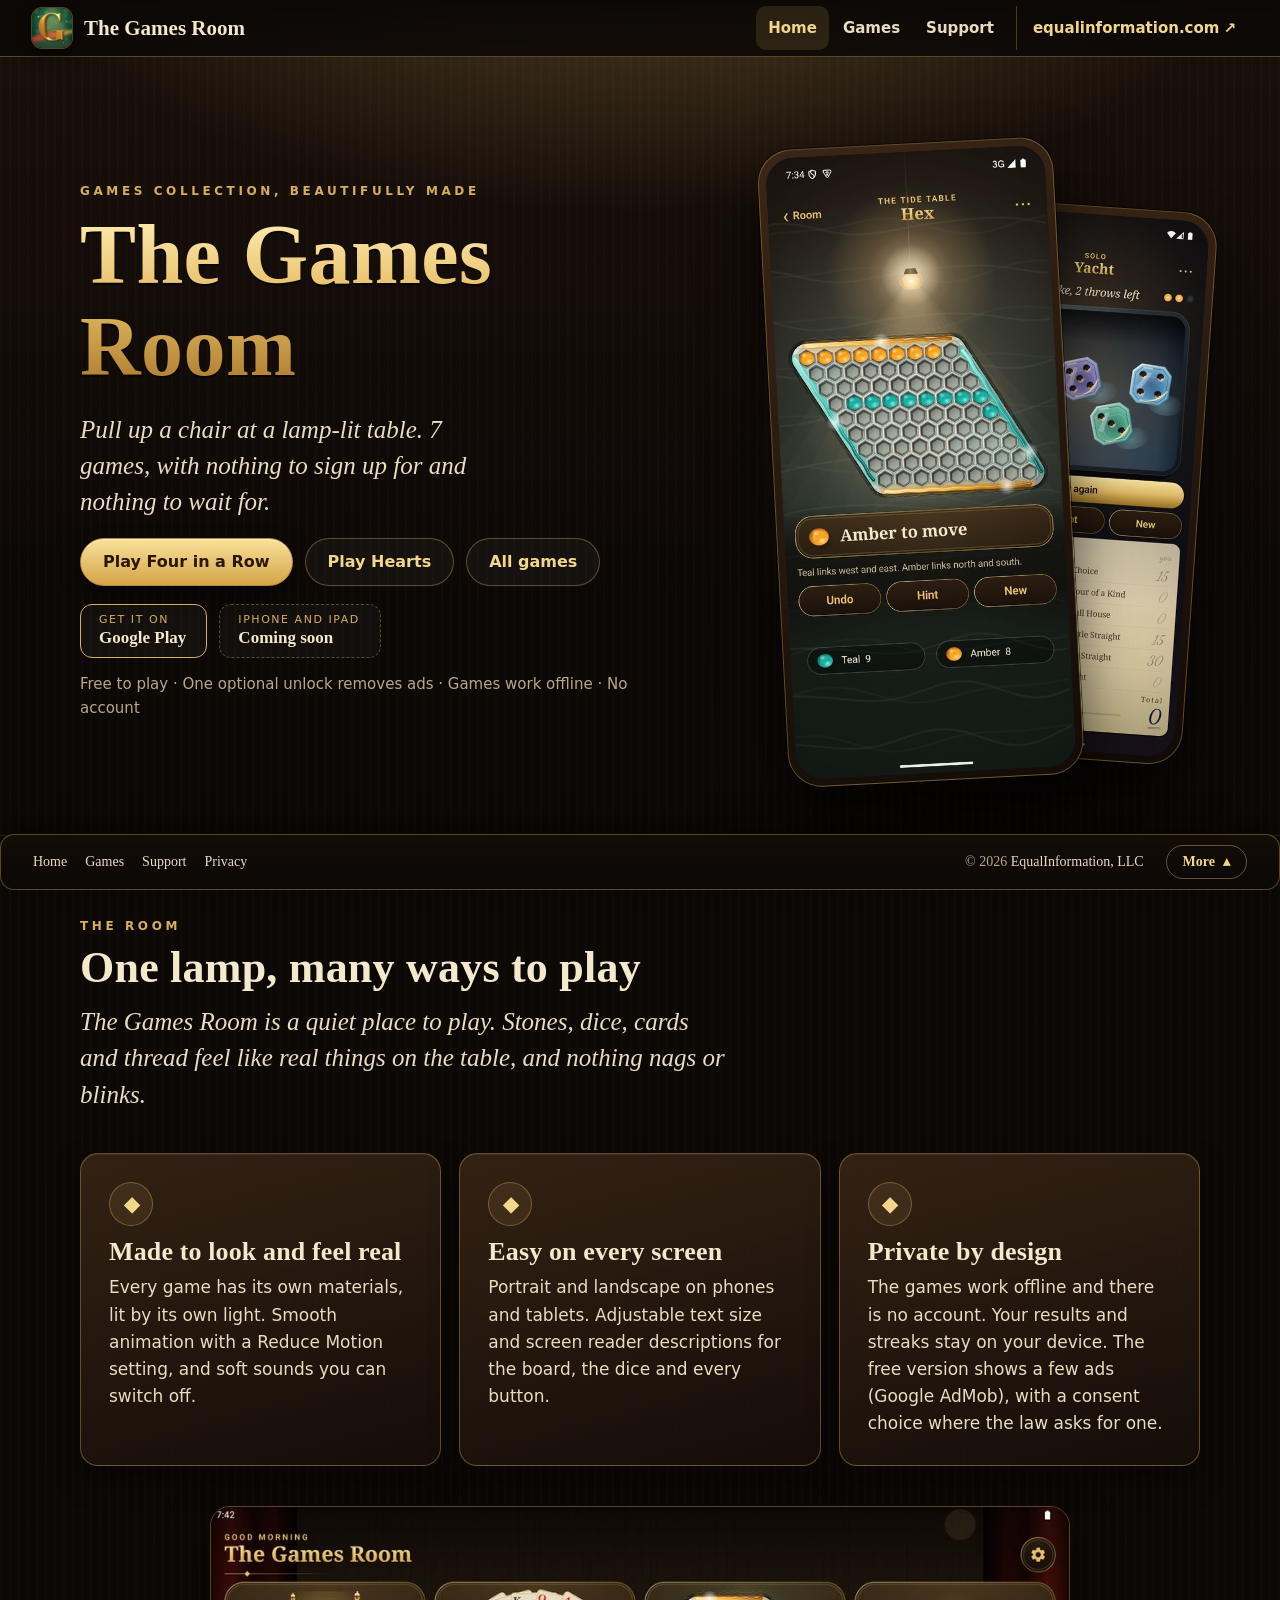
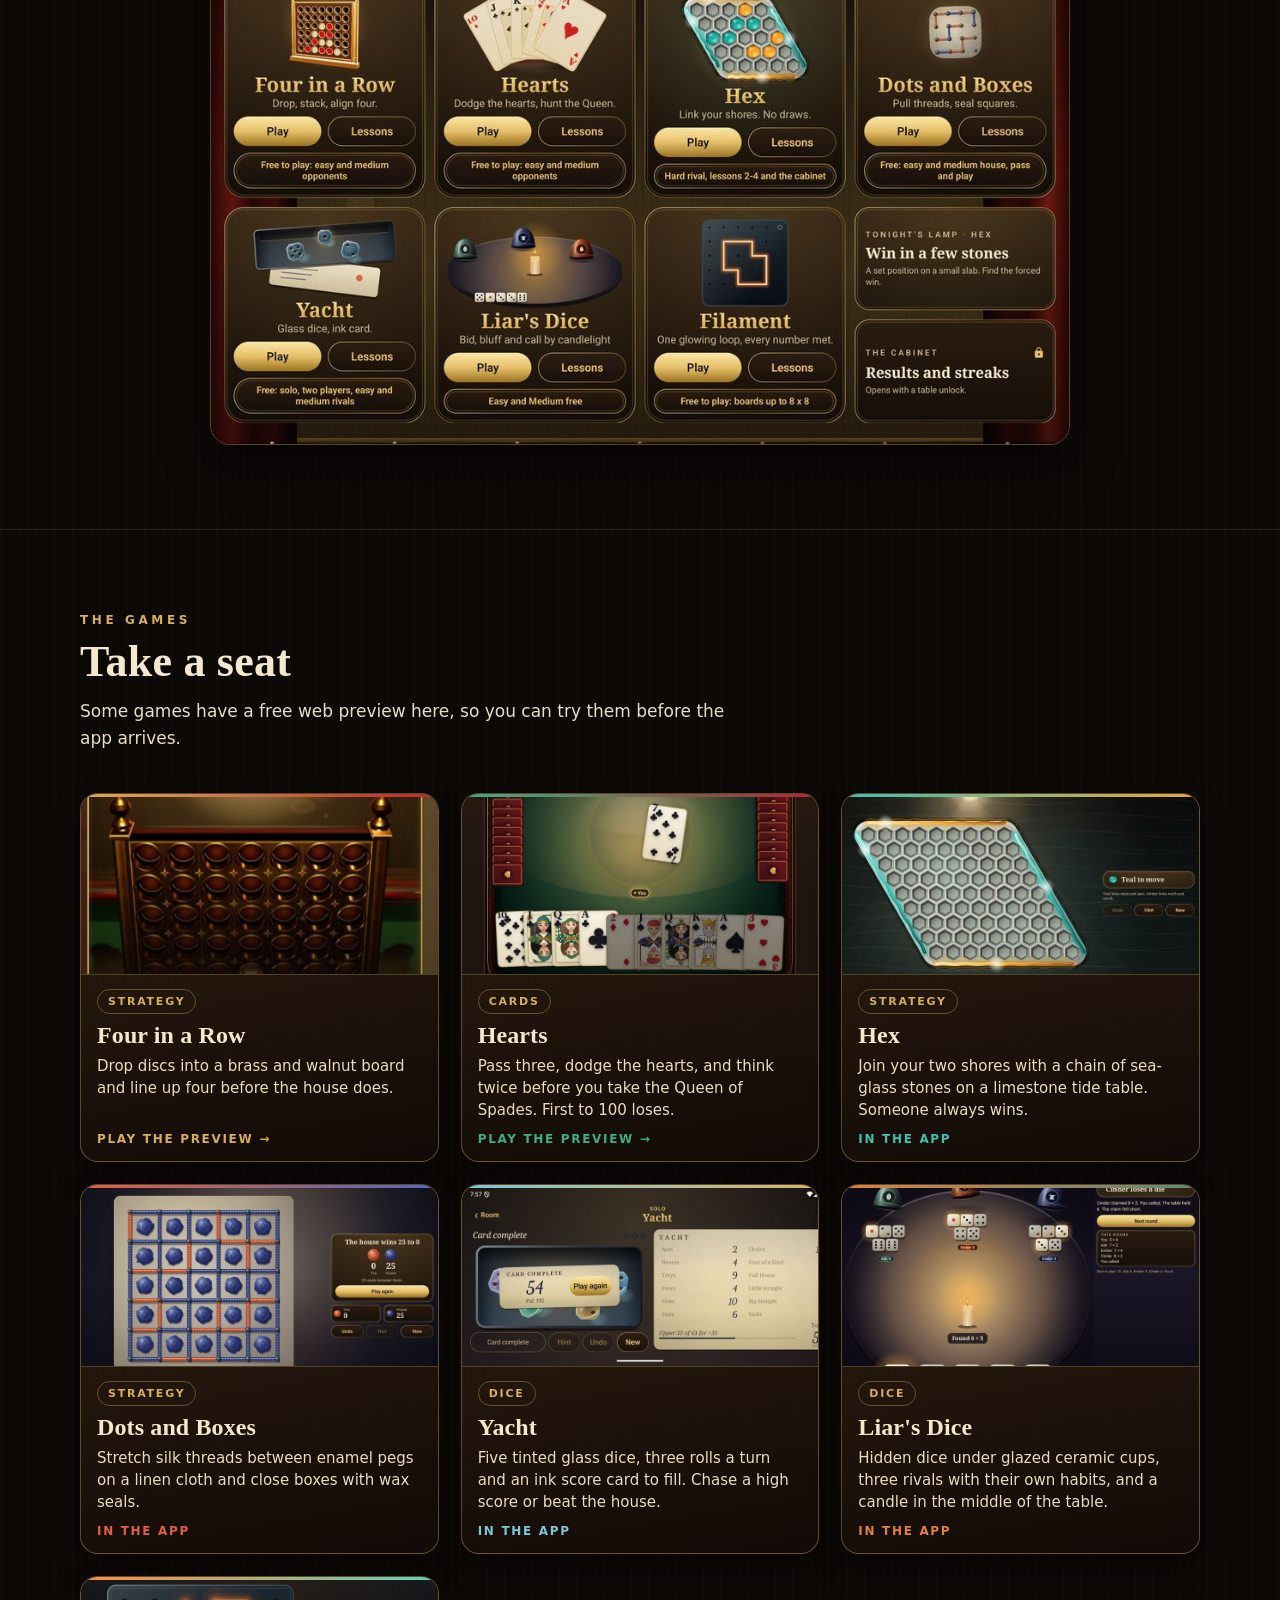
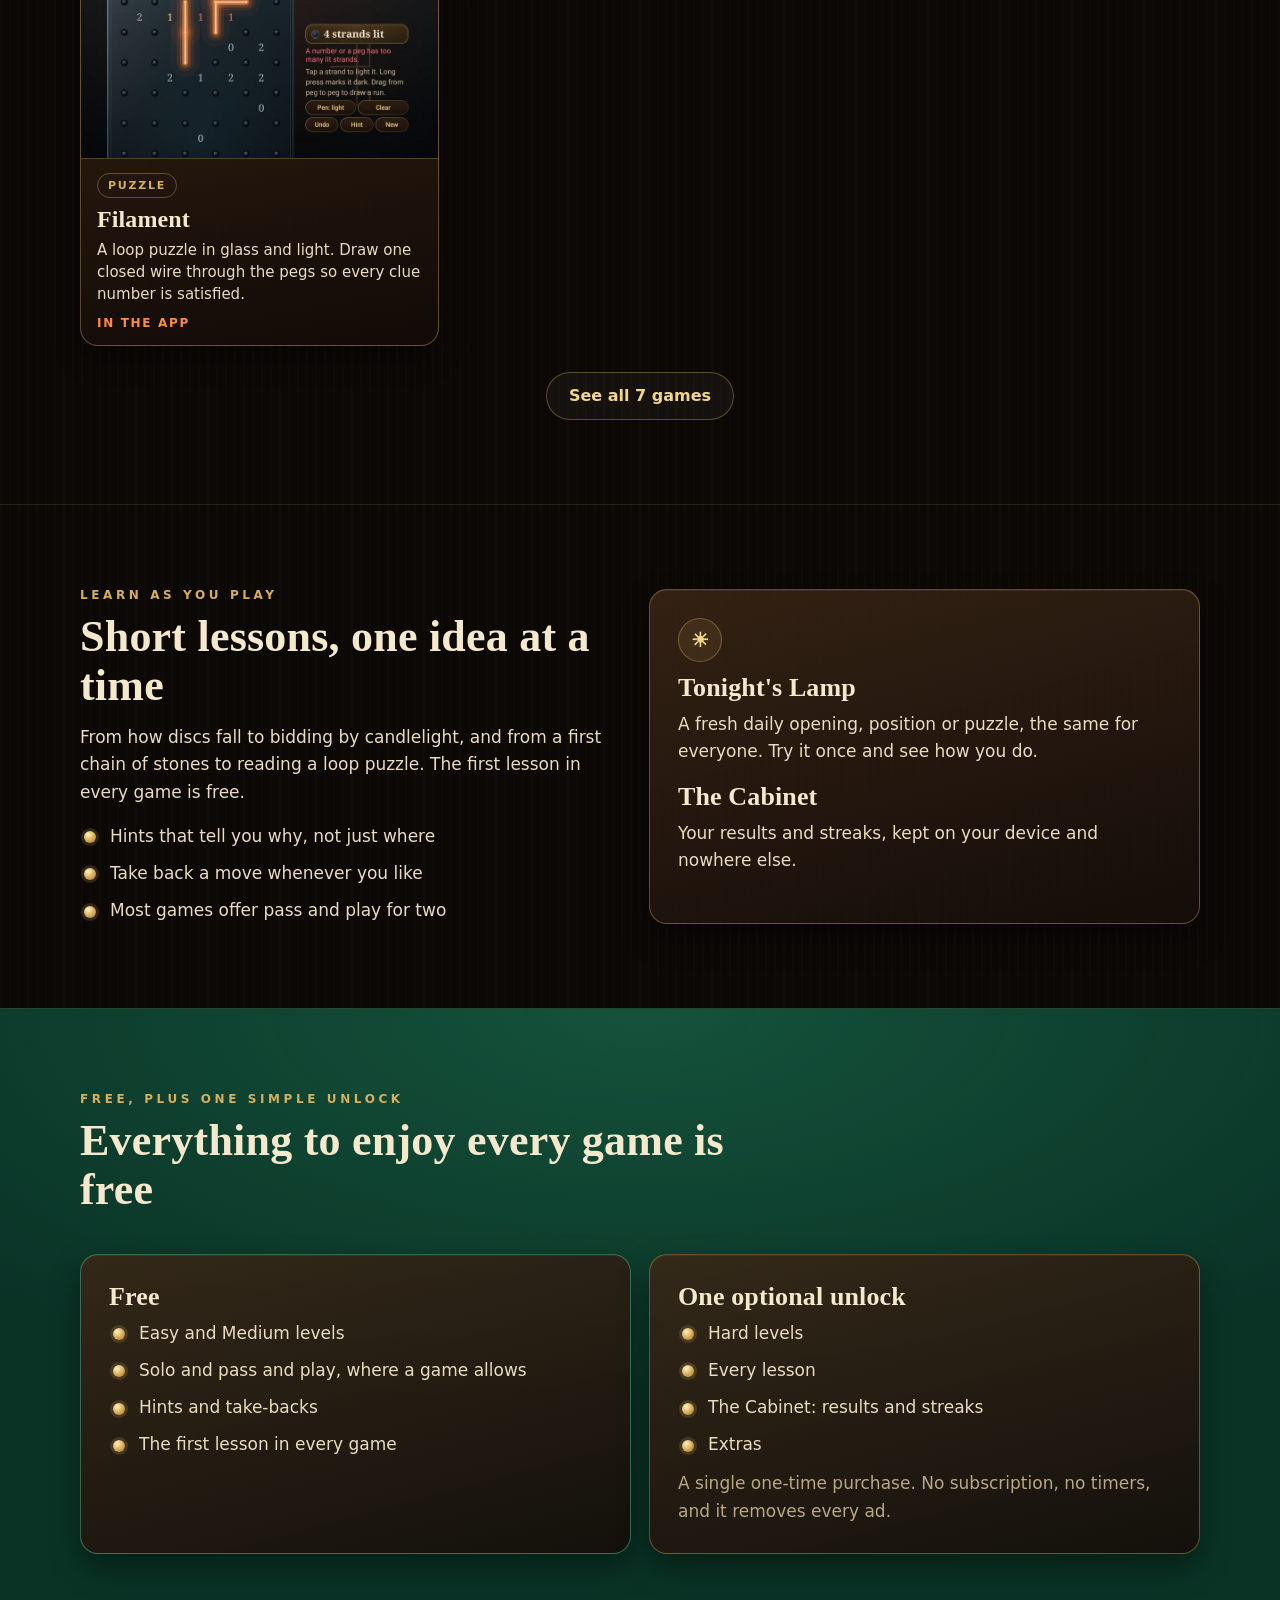
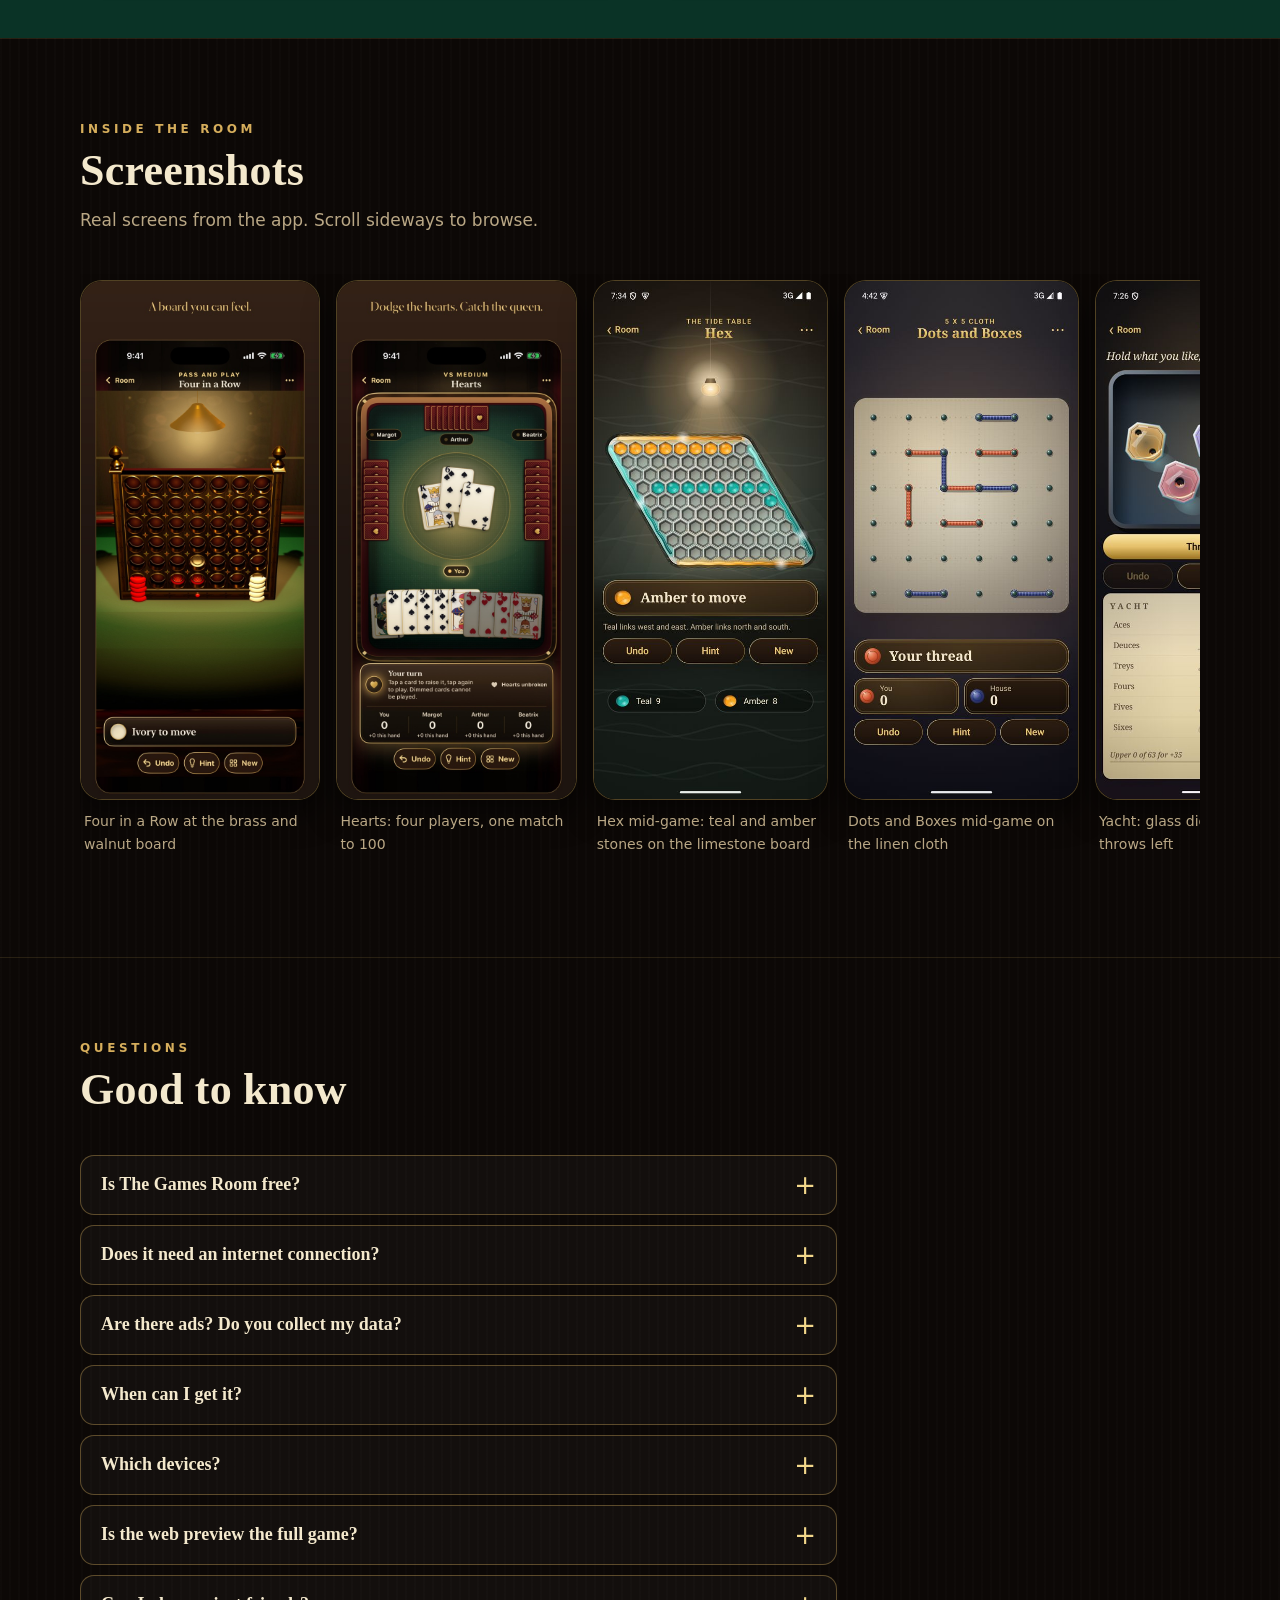
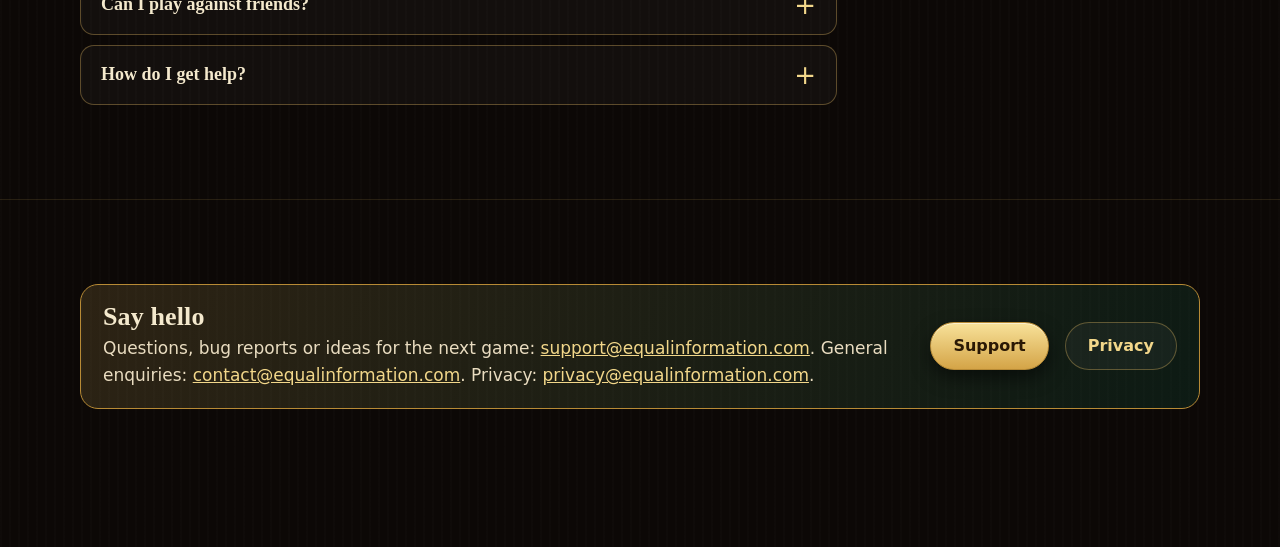
==== commit fefee91a: "Games Room site: available on Google Play (real link); App Store stays coming soon Co-Authored-By: C" ====
--- a/index.html
+++ b/index.html
@@ -4,7 +4,7 @@
 <meta charset="utf-8">
 <title>The Games Room | 7 games at a lamp-lit table</title>
 <meta name="viewport" content="width=device-width, initial-scale=1, viewport-fit=cover">
-<meta name="description" content="7 games in one warm, lamp-lit room: Four in a Row, Hearts, Hex, Dots and Boxes and more. Free to play, plays offline, and one unlock removes the ads. Try the web previews now. Coming soon to the App Store and Google Play.">
+<meta name="description" content="7 games in one warm, lamp-lit room: Four in a Row, Hearts, Hex, Dots and Boxes and more. Free to play, plays offline, and one unlock removes the ads. Try the web previews now. Available on Google Play.">
 <meta name="theme-color" content="#0c0806">
 <link rel="canonical" href="https://equalinformation.com/the-games-room-site/">
 <link rel="icon" type="image/png" href="assets/img/favicon.png">
@@ -13,12 +13,12 @@
 <meta property="og:type" content="website">
 <meta property="og:site_name" content="The Games Room">
 <meta property="og:title" content="The Games Room | 7 games at a lamp-lit table">
-<meta property="og:description" content="7 games in one warm, lamp-lit room: Four in a Row, Hearts, Hex, Dots and Boxes and more. Free to play, plays offline, and one unlock removes the ads. Try the web previews now. Coming soon to the App Store and Google Play.">
+<meta property="og:description" content="7 games in one warm, lamp-lit room: Four in a Row, Hearts, Hex, Dots and Boxes and more. Free to play, plays offline, and one unlock removes the ads. Try the web previews now. Available on Google Play.">
 <meta property="og:url" content="https://equalinformation.com/the-games-room-site/">
 <meta property="og:image" content="https://equalinformation.com/the-games-room-site/assets/img/og-1200x630.jpg">
 <meta name="twitter:card" content="summary_large_image">
 <script type="application/ld+json">{"@context":"https://schema.org","@type":"MobileApplication","name":"The Games Room","applicationCategory":"GameApplication","operatingSystem":"iOS, Android","description":"7 games at a lamp-lit table. Free to play, offline, one unlock removes the ads.","image":"https://equalinformation.com/the-games-room-site/assets/img/icon-512.png","offers":{"@type":"Offer","price":"0","priceCurrency":"USD"}}</script>
-<script type="application/ld+json">{"@context":"https://schema.org","@type":"FAQPage","mainEntity":[{"@type":"Question","name":"Is The Games Room free?","acceptedAnswer":{"@type":"Answer","text":"Yes. Every game is free to play at its Easy and Medium levels, with hints and the first lesson. One optional, one-time unlock adds the Hard levels, every lesson, the Cabinet and extras. There is no subscription."}},{"@type":"Question","name":"Does it need an internet connection?","acceptedAnswer":{"@type":"Answer","text":"No. The games work completely offline, on a plane or in a cabin. Ads appear only when a connection is available."}},{"@type":"Question","name":"Are there ads? Do you collect my data?","acceptedAnswer":{"@type":"Answer","text":"The free version shows a few ads from Google AdMob: a banner in the room and an occasional ad when you leave a table, never during a game. The one-time unlock removes every ad, and you can also watch one short video for an ad-free hour. There is no account. Your results, streaks and settings stay on your device; AdMob may use your device's advertising identifier, depending on the consent choice you make (see the privacy page)."}},{"@type":"Question","name":"When can I get it?","acceptedAnswer":{"@type":"Answer","text":"The Games Room is coming soon to the App Store and Google Play. This site will link to the stores as soon as the app is available."}},{"@type":"Question","name":"Which devices?","acceptedAnswer":{"@type":"Answer","text":"iPhone and iPad, and Android phones and tablets, in portrait and landscape."}},{"@type":"Question","name":"Is the web preview the full game?","acceptedAnswer":{"@type":"Answer","text":"No. A preview on this site is a small demo of a game against the computer, at Easy and Medium. The app adds the Hard levels, guided lessons, daily games, the Cabinet, sound and richer animation."}},{"@type":"Question","name":"Can I play against friends?","acceptedAnswer":{"@type":"Answer","text":"Several games have pass and play for two people on one device; each game page says what it offers."}},{"@type":"Question","name":"How do I get help?","acceptedAnswer":{"@type":"Answer","text":"Write to support@equalinformation.com or open the support page. For privacy questions write to privacy@equalinformation.com."}}]}</script>
+<script type="application/ld+json">{"@context":"https://schema.org","@type":"FAQPage","mainEntity":[{"@type":"Question","name":"Is The Games Room free?","acceptedAnswer":{"@type":"Answer","text":"Yes. Every game is free to play at its Easy and Medium levels, with hints and the first lesson. One optional, one-time unlock adds the Hard levels, every lesson, the Cabinet and extras. There is no subscription."}},{"@type":"Question","name":"Does it need an internet connection?","acceptedAnswer":{"@type":"Answer","text":"No. The games work completely offline, on a plane or in a cabin. Ads appear only when a connection is available."}},{"@type":"Question","name":"Are there ads? Do you collect my data?","acceptedAnswer":{"@type":"Answer","text":"The free version shows a few ads from Google AdMob: a banner in the room and an occasional ad when you leave a table, never during a game. The one-time unlock removes every ad, and you can also watch one short video for an ad-free hour. There is no account. Your results, streaks and settings stay on your device; AdMob may use your device's advertising identifier, depending on the consent choice you make (see the privacy page)."}},{"@type":"Question","name":"When can I get it?","acceptedAnswer":{"@type":"Answer","text":"The Games Room is available now on Google Play for Android phones and tablets. An iPhone and iPad version is coming soon."}},{"@type":"Question","name":"Which devices?","acceptedAnswer":{"@type":"Answer","text":"Android phones and tablets today, in portrait and landscape. iPhone and iPad are coming soon."}},{"@type":"Question","name":"Is the web preview the full game?","acceptedAnswer":{"@type":"Answer","text":"No. A preview on this site is a small demo of a game against the computer, at Easy and Medium. The app adds the Hard levels, guided lessons, daily games, the Cabinet, sound and richer animation."}},{"@type":"Question","name":"Can I play against friends?","acceptedAnswer":{"@type":"Answer","text":"Several games have pass and play for two people on one device; each game page says what it offers."}},{"@type":"Question","name":"How do I get help?","acceptedAnswer":{"@type":"Answer","text":"Write to support@equalinformation.com or open the support page. For privacy questions write to privacy@equalinformation.com."}}]}</script>
 </head>
 <body class="tgr-body">
 <a class="tgr-skip" href="#tgr-main">Jump to the page</a>
@@ -34,7 +34,7 @@
 <h1 class="tgr-gilded">The Games Room</h1>
 <p class="tgr-lede">Pull up a chair at a lamp-lit table. 7 games, with nothing to sign up for and nothing to wait for.</p>
 <div class="tgr-badges"><a class="tgr-btn" href="four-in-a-row/#tgr-play">Play Four in a Row</a><a class="tgr-btn tgr-ghost" href="hearts/#tgr-play">Play Hearts</a><a class="tgr-btn tgr-ghost" href="games/">All games</a></div>
-<div class="tgr-badges" aria-label="Availability"><span class="tgr-badge-soon"><small>Coming soon to the</small><b>App Store</b></span><span class="tgr-badge-soon"><small>Coming soon to</small><b>Google Play</b></span></div>
+<div class="tgr-badges" aria-label="Availability"><a class="tgr-badge-soon tgr-badge-live" href="https://play.google.com/store/apps/details?id=com.equalinformation.thegamesroom.app" rel="noopener"><small>Get it on</small><b>Google Play</b></a><span class="tgr-badge-soon"><small>iPhone and iPad</small><b>Coming soon</b></span></div>
 <p class="tgr-hero-meta">Free to play &middot; One optional unlock removes ads &middot; Games work offline &middot; No account</p>
 </div>
 <div class="tgr-hero-art"><div class="tgr-glow"></div><div class="tgr-phone tgr-a"><img src="assets/shots/hex-play.jpg" alt="Hex mid-game on the limestone board, teal and amber stones" width="450" height="1000" decoding="async"></div><div class="tgr-phone tgr-b"><img src="assets/shots/yacht-play.jpg" alt="Yacht: five glass dice thrown, two throws left" width="450" height="1000" loading="lazy" decoding="async"></div></div>
@@ -70,31 +70,31 @@
 <div class="tgr-gc-body"><span class="tgr-pill">Strategy</span>
 <h3><a class="tgr-gc-name" href="hex/">Hex</a></h3>
 <p>Join your two shores with a chain of sea-glass stones on a limestone tide table. Someone always wins.</p>
-<span class="tgr-gc-state">Coming soon</span></div></li>
+<span class="tgr-gc-state">In the app</span></div></li>
 <li class="tgr-gc" style="--ga:#e0603f;--gb:#5568c2" data-cat="strategy" data-tags="Two players|Lessons|3 levels|Daily" data-text="dots and boxes thread the pegs, seal the squares. stretch silk threads between enamel pegs on a linen cloth and close boxes with wax seals. strategy two players lessons 3 levels daily">
 <img src="assets/shots/cover-dots-and-boxes.jpg" alt="Dots and Boxes on a linen cloth with silk threads" width="800" height="400" loading="lazy" decoding="async">
 <div class="tgr-gc-body"><span class="tgr-pill">Strategy</span>
 <h3><a class="tgr-gc-name" href="dots-and-boxes/">Dots and Boxes</a></h3>
 <p>Stretch silk threads between enamel pegs on a linen cloth and close boxes with wax seals.</p>
-<span class="tgr-gc-state">Coming soon</span></div></li>
+<span class="tgr-gc-state">In the app</span></div></li>
 <li class="tgr-gc" style="--ga:#7cc6da;--gb:#d9b66a" data-cat="dice" data-tags="Solo|Two players|Lessons|Daily" data-text="yacht glass dice, ink score card. five tinted glass dice, three rolls a turn and an ink score card to fill. chase a high score or beat the house. dice solo two players lessons daily">
 <img src="assets/shots/cover-yacht.jpg" alt="Yacht: glass dice beside an ink score card" width="800" height="400" loading="lazy" decoding="async">
 <div class="tgr-gc-body"><span class="tgr-pill">Dice</span>
 <h3><a class="tgr-gc-name" href="yacht/">Yacht</a></h3>
 <p>Five tinted glass dice, three rolls a turn and an ink score card to fill. Chase a high score or beat the house.</p>
-<span class="tgr-gc-state">Coming soon</span></div></li>
+<span class="tgr-gc-state">In the app</span></div></li>
 <li class="tgr-gc" style="--ga:#e0803f;--gb:#5d8a7a" data-cat="dice" data-tags="Bluffing|Three rivals|Lessons|Daily" data-text="liar's dice bid, bluff and call by candlelight. hidden dice under glazed ceramic cups, three rivals with their own habits, and a candle in the middle of the table. dice bluffing three rivals lessons daily">
 <img src="assets/shots/cover-liars-dice.jpg" alt="Liar's Dice: three ceramic cups around a candle" width="800" height="400" loading="lazy" decoding="async">
 <div class="tgr-gc-body"><span class="tgr-pill">Dice</span>
 <h3><a class="tgr-gc-name" href="liars-dice/">Liar's Dice</a></h3>
 <p>Hidden dice under glazed ceramic cups, three rivals with their own habits, and a candle in the middle of the table.</p>
-<span class="tgr-gc-state">Coming soon</span></div></li>
+<span class="tgr-gc-state">In the app</span></div></li>
 <li class="tgr-gc" style="--ga:#ff8c3d;--gb:#5fd3c0" data-cat="puzzle" data-tags="Solo|Lessons|5x5 to 10x10|Daily" data-text="filament one glowing loop, every number met. a loop puzzle in glass and light. draw one closed wire through the pegs so every clue number is satisfied. puzzle solo lessons 5x5 to 10x10 daily">
 <img src="assets/shots/cover-filament.jpg" alt="Filament: a glowing loop on a smoked-glass plate" width="800" height="400" loading="lazy" decoding="async">
 <div class="tgr-gc-body"><span class="tgr-pill">Puzzle</span>
 <h3><a class="tgr-gc-name" href="filament/">Filament</a></h3>
 <p>A loop puzzle in glass and light. Draw one closed wire through the pegs so every clue number is satisfied.</p>
-<span class="tgr-gc-state">Coming soon</span></div></li></ul>
+<span class="tgr-gc-state">In the app</span></div></li></ul>
 <p class="tgr-allgames"><a class="tgr-btn tgr-ghost" href="games/">See all 7 games</a></p>
 </div></section>
 
@@ -120,7 +120,7 @@
 </div></section>
 
 <section class="tgr-band" id="tgr-faq"><div class="tgr-shell"><div class="tgr-sec-head"><p class="tgr-eyebrow">Questions</p><h2>Good to know</h2></div>
-<div class="tgr-prose"><details><summary>Is The Games Room free?</summary><div><p>Yes. Every game is free to play at its Easy and Medium levels, with hints and the first lesson. One optional, one-time unlock adds the Hard levels, every lesson, the Cabinet and extras. There is no subscription.</p></div></details><details><summary>Does it need an internet connection?</summary><div><p>No. The games work completely offline, on a plane or in a cabin. Ads appear only when a connection is available.</p></div></details><details><summary>Are there ads? Do you collect my data?</summary><div><p>The free version shows a few ads from Google AdMob: a banner in the room and an occasional ad when you leave a table, never during a game. The one-time unlock removes every ad, and you can also watch one short video for an ad-free hour. There is no account. Your results, streaks and settings stay on your device; AdMob may use your device's advertising identifier, depending on the consent choice you make (see the privacy page).</p></div></details><details><summary>When can I get it?</summary><div><p>The Games Room is coming soon to the App Store and Google Play. This site will link to the stores as soon as the app is available.</p></div></details><details><summary>Which devices?</summary><div><p>iPhone and iPad, and Android phones and tablets, in portrait and landscape.</p></div></details><details><summary>Is the web preview the full game?</summary><div><p>No. A preview on this site is a small demo of a game against the computer, at Easy and Medium. The app adds the Hard levels, guided lessons, daily games, the Cabinet, sound and richer animation.</p></div></details><details><summary>Can I play against friends?</summary><div><p>Several games have pass and play for two people on one device; each game page says what it offers.</p></div></details><details><summary>How do I get help?</summary><div><p>Write to support@equalinformation.com or open the support page. For privacy questions write to privacy@equalinformation.com.</p></div></details></div></div></section>
+<div class="tgr-prose"><details><summary>Is The Games Room free?</summary><div><p>Yes. Every game is free to play at its Easy and Medium levels, with hints and the first lesson. One optional, one-time unlock adds the Hard levels, every lesson, the Cabinet and extras. There is no subscription.</p></div></details><details><summary>Does it need an internet connection?</summary><div><p>No. The games work completely offline, on a plane or in a cabin. Ads appear only when a connection is available.</p></div></details><details><summary>Are there ads? Do you collect my data?</summary><div><p>The free version shows a few ads from Google AdMob: a banner in the room and an occasional ad when you leave a table, never during a game. The one-time unlock removes every ad, and you can also watch one short video for an ad-free hour. There is no account. Your results, streaks and settings stay on your device; AdMob may use your device's advertising identifier, depending on the consent choice you make (see the privacy page).</p></div></details><details><summary>When can I get it?</summary><div><p>The Games Room is available now on Google Play for Android phones and tablets. An iPhone and iPad version is coming soon.</p></div></details><details><summary>Which devices?</summary><div><p>Android phones and tablets today, in portrait and landscape. iPhone and iPad are coming soon.</p></div></details><details><summary>Is the web preview the full game?</summary><div><p>No. A preview on this site is a small demo of a game against the computer, at Easy and Medium. The app adds the Hard levels, guided lessons, daily games, the Cabinet, sound and richer animation.</p></div></details><details><summary>Can I play against friends?</summary><div><p>Several games have pass and play for two people on one device; each game page says what it offers.</p></div></details><details><summary>How do I get help?</summary><div><p>Write to support@equalinformation.com or open the support page. For privacy questions write to privacy@equalinformation.com.</p></div></details></div></div></section>
 
 <section class="tgr-band" id="tgr-contact"><div class="tgr-shell"><div class="tgr-callout"><div class="tgr-t"><h3>Say hello</h3><p>Questions, bug reports or ideas for the next game: <a href="mailto:support@equalinformation.com">support@equalinformation.com</a>. General enquiries: <a href="mailto:contact@equalinformation.com">contact@equalinformation.com</a>. Privacy: <a href="mailto:privacy@equalinformation.com">privacy@equalinformation.com</a>.</p></div>
 <a class="tgr-btn" href="support/">Support</a><a class="tgr-btn tgr-ghost" href="privacy/">Privacy</a></div></div></section>
@@ -134,7 +134,7 @@
 <nav class="tgr-foot-tables" aria-label="Games"><h4 class="tgr-foot-h">Games</h4><a href="games/">All 7 games</a><a href="four-in-a-row/">Four in a Row</a><a href="hearts/">Hearts</a><a href="hex/">Hex</a><a href="dots-and-boxes/">Dots and Boxes</a><a href="#tgr-faq">Questions</a></nav>
 <nav class="tgr-foot-help" aria-label="Help"><h4 class="tgr-foot-h">Help</h4><a href="support/">Support</a><a href="privacy/">Privacy</a><a href="mailto:info@equalinformation.com">info@equalinformation.com</a><a href="https://equalinformation.com/">equalinformation.com</a></nav>
 </section>
-<p class="tgr-fine">The apps are coming soon to the App Store and Google Play; those names belong to their respective owners.</p>
+<p class="tgr-fine">The Games Room is available on Google Play; an iPhone and iPad version is coming soon. Google Play is a trademark of Google LLC.</p>
 </div>
 </details>
 </footer>
--- a/assets/css/site.css
+++ b/assets/css/site.css
@@ -31,6 +31,7 @@
 .tgr-btn[disabled]{cursor:not-allowed;filter:none;opacity:.45;transform:none}
 .tgr-btn.tgr-small{font-size:14px;min-height:40px;padding:9px 16px}
 .tgr-badge-soon{background:rgba(255,255,255,.03);border:1px dashed var(--k-rule);border-radius:12px;color:var(--k-text);cursor:default;display:inline-flex;flex-direction:column;gap:2px;line-height:1.15;padding:9px 20px 9px 18px}
+.tgr-badge-live{border-style:solid;border-color:var(--k-brass);cursor:pointer;text-decoration:none}
 .tgr-badge-soon small{color:var(--k-brass);font-size:11px;letter-spacing:.14em;text-transform:uppercase}
 .tgr-badge-soon b{color:var(--k-bone);font:700 17px/1.1 var(--k-face-serif)}
 .tgr-badges{display:flex;flex-wrap:wrap;gap:12px;margin:18px 0 0}
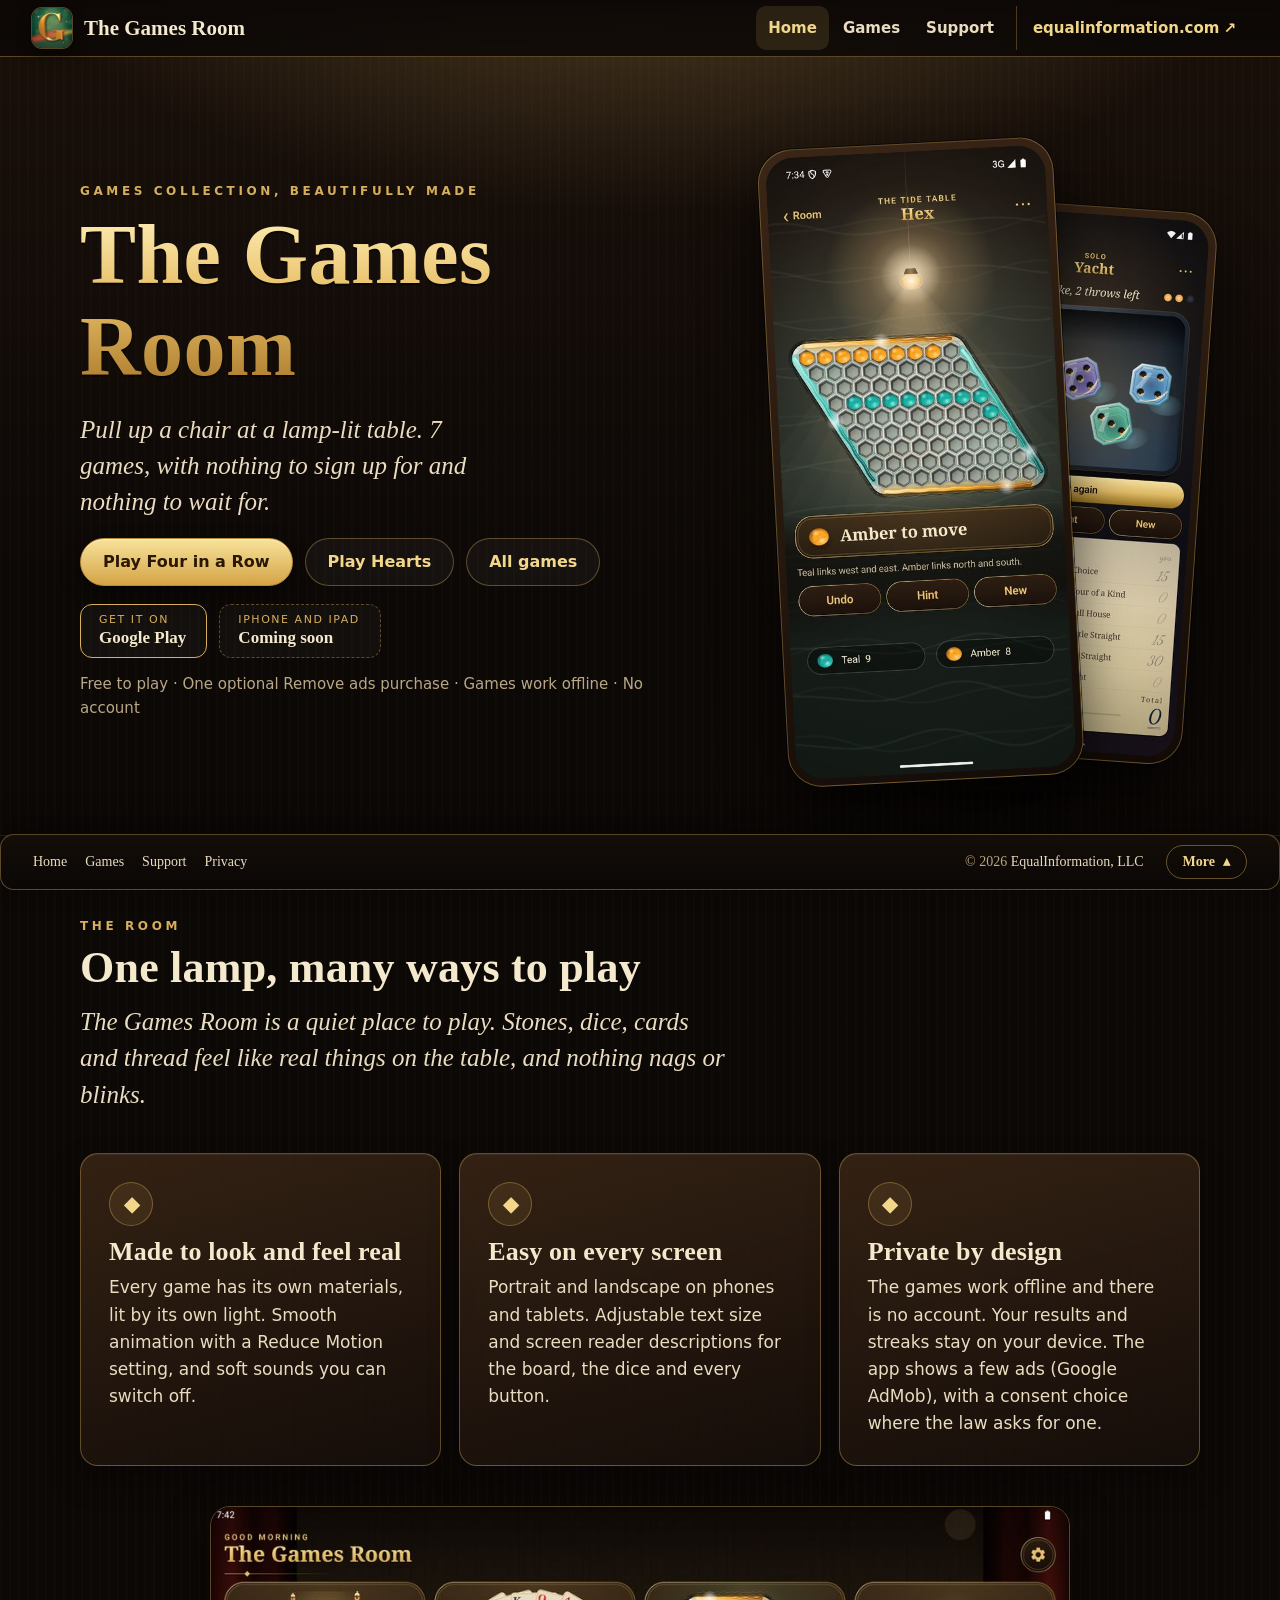
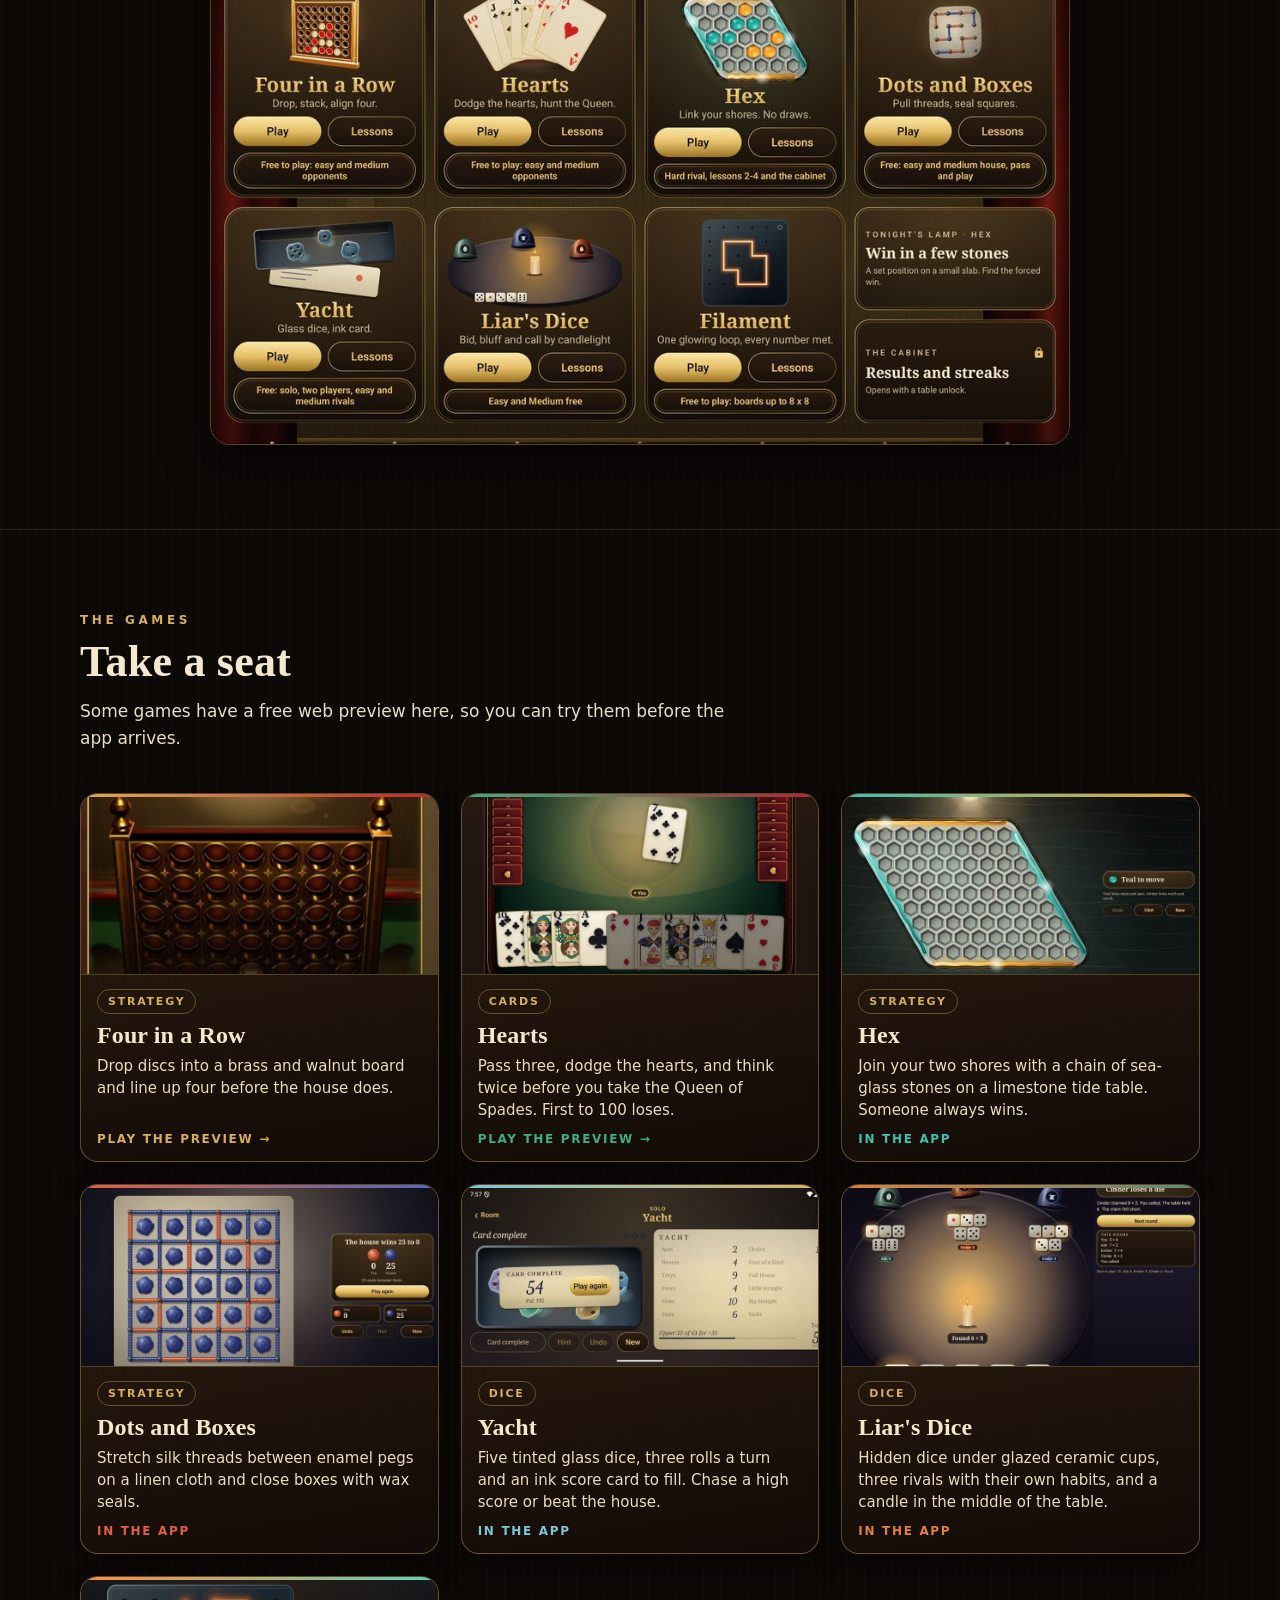
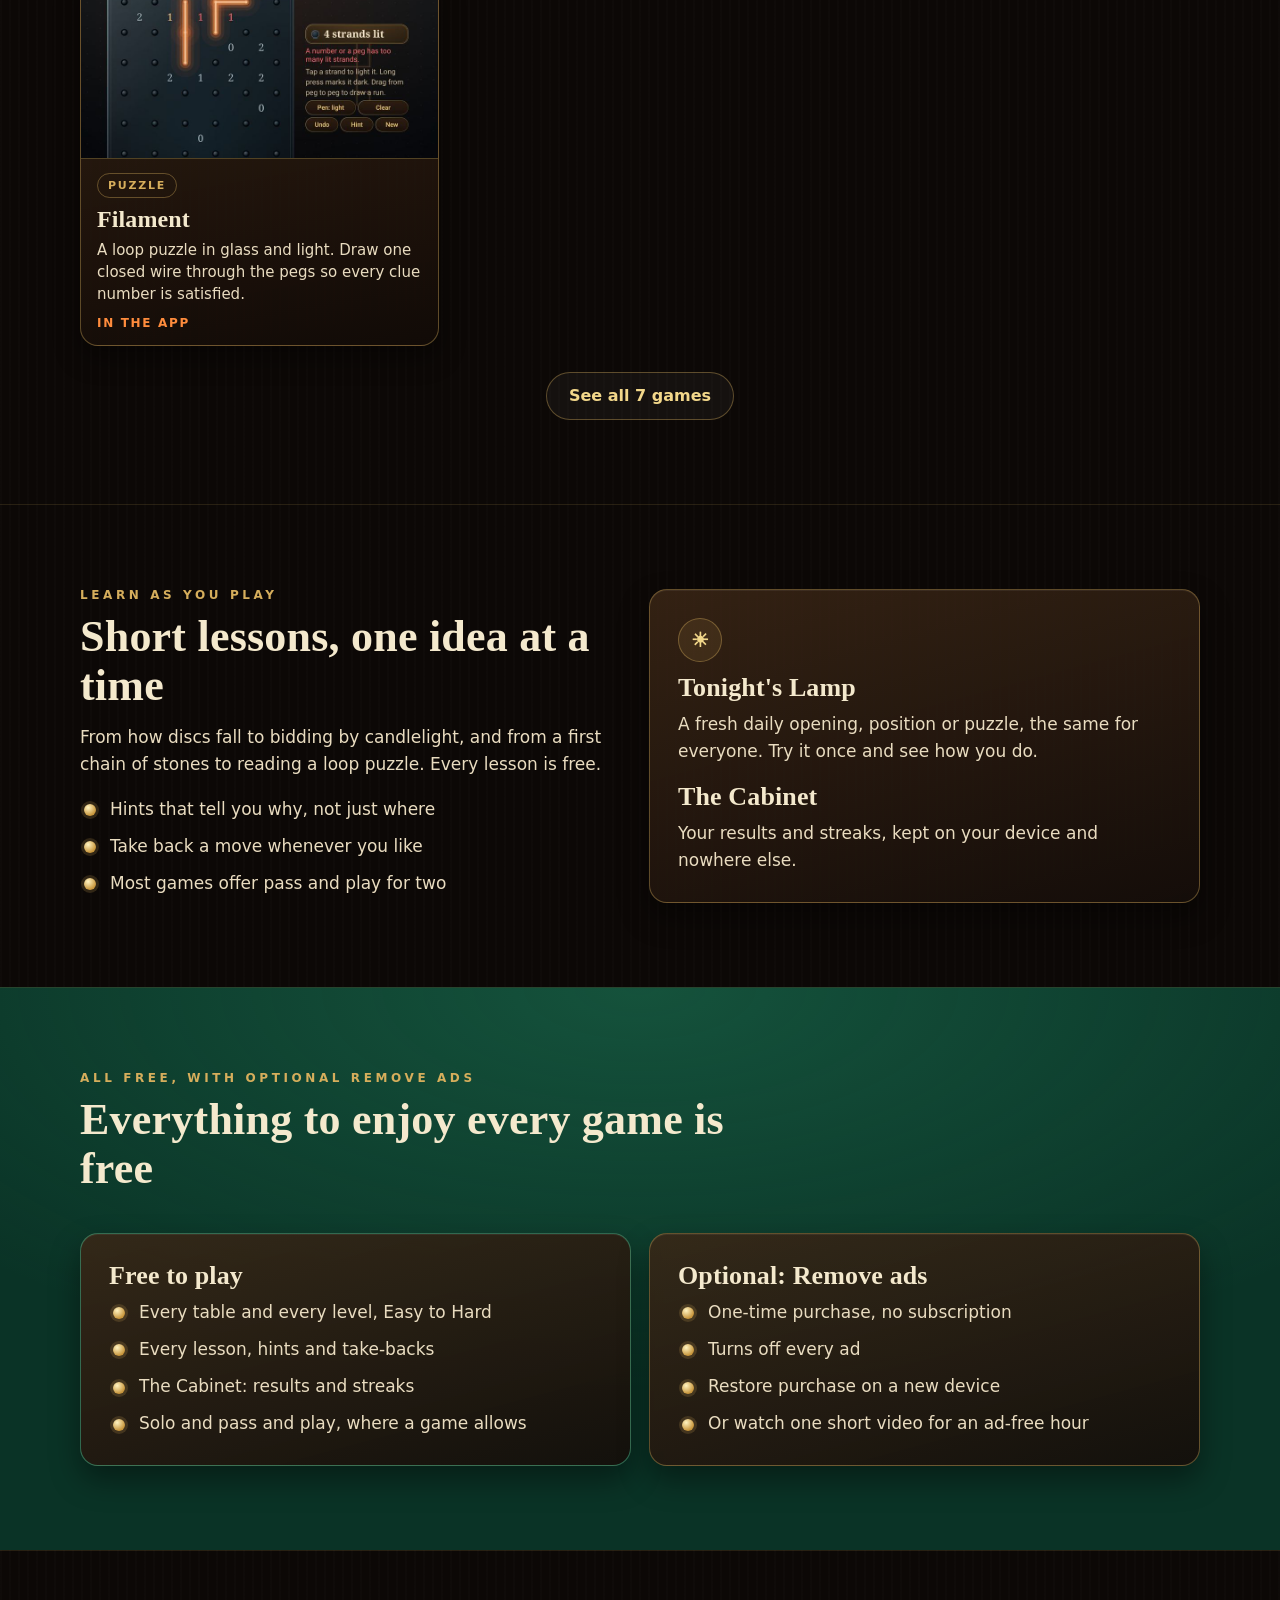
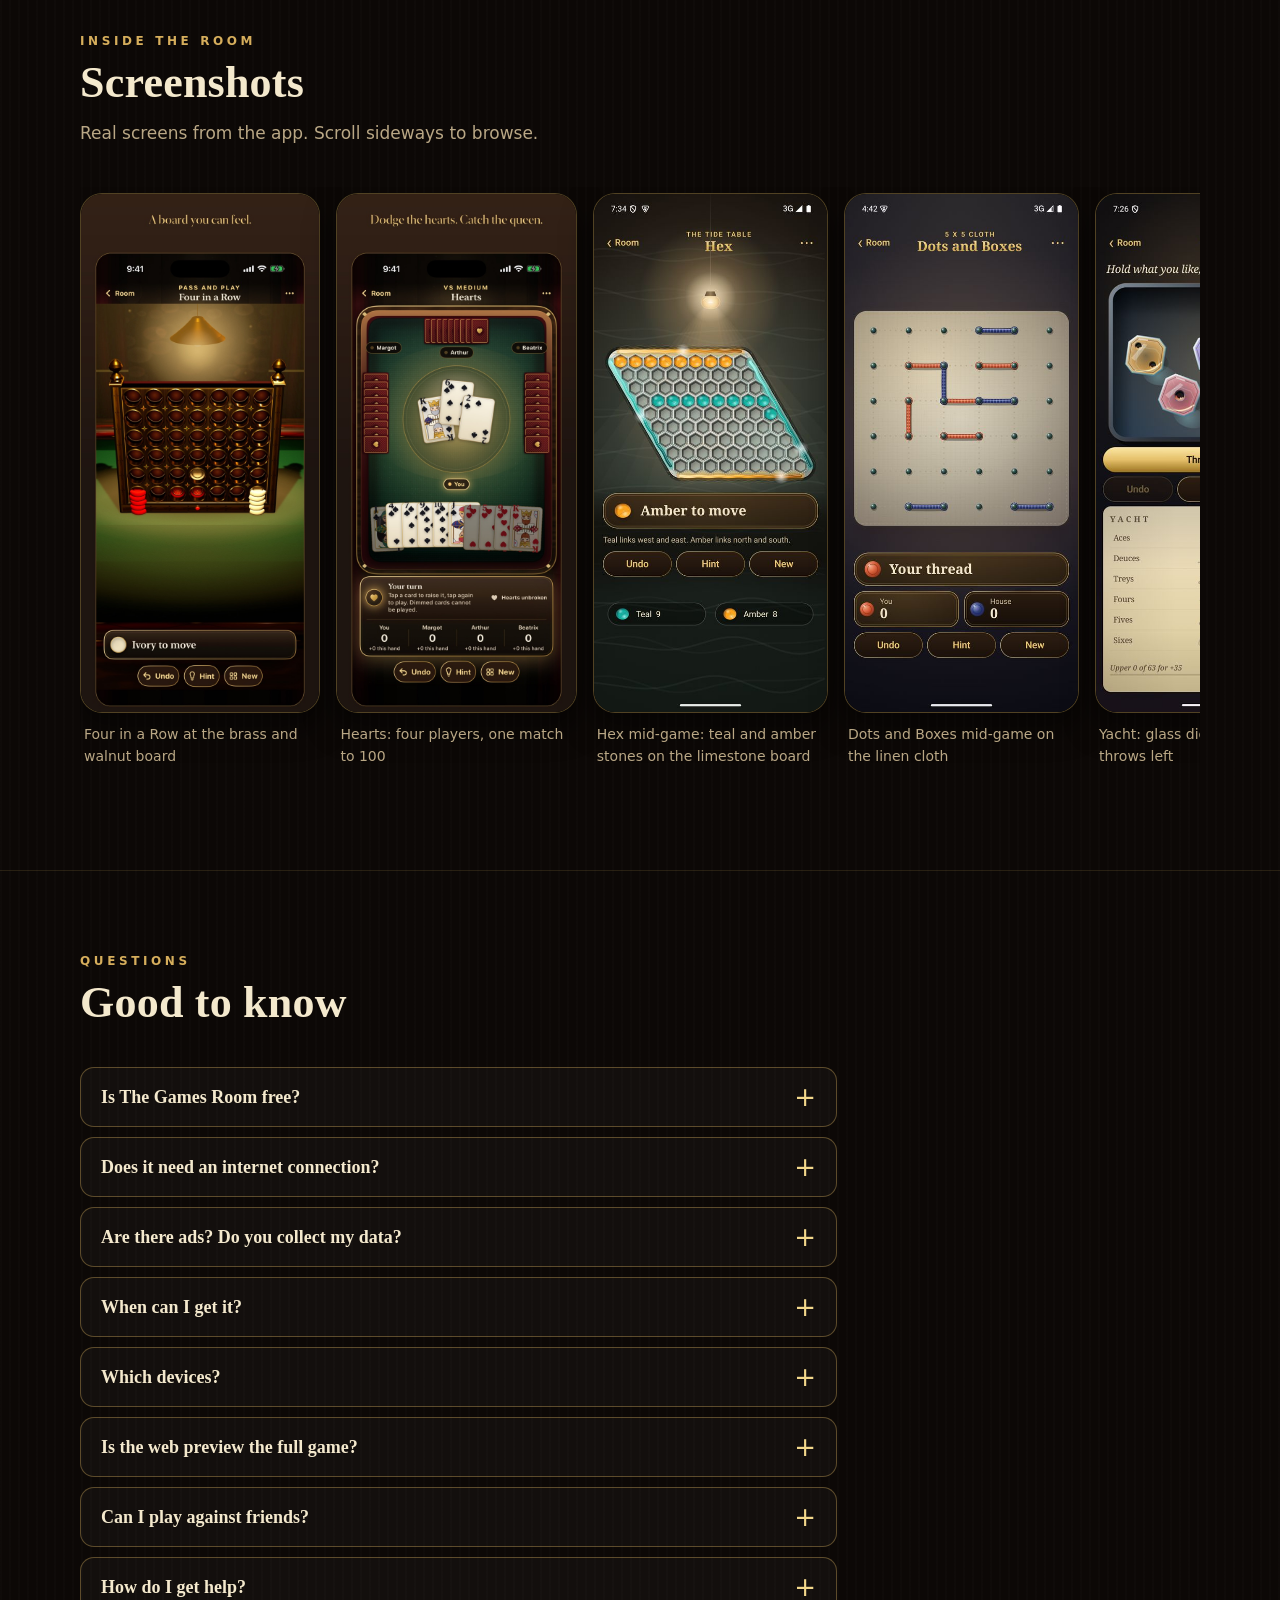
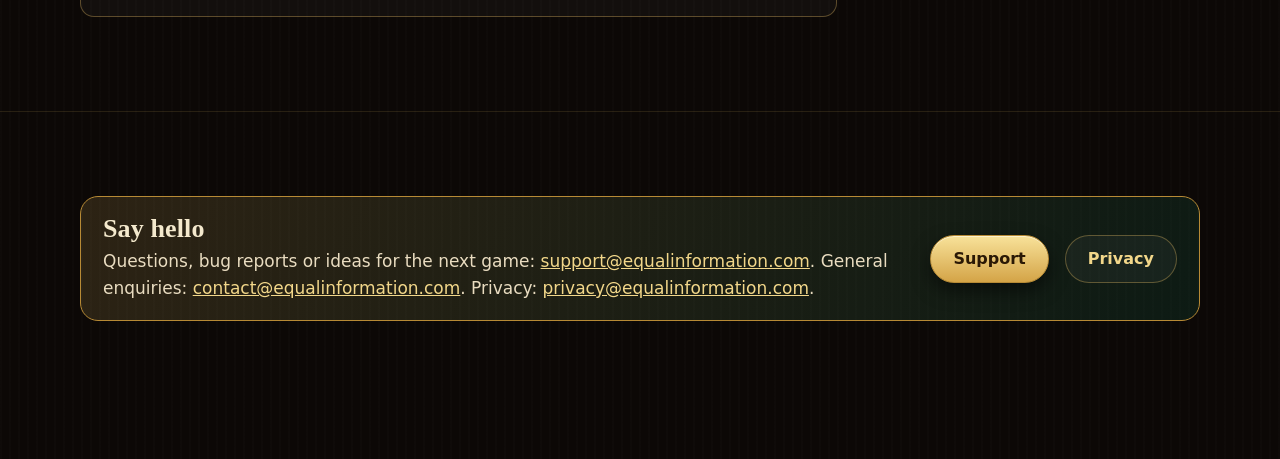
==== commit e4bcdf99: "Site: all free, optional Remove ads only; drop old unlock screenshot Co-Authored-By: Claude Sonnet 5" ====
--- a/index.html
+++ b/index.html
@@ -4,7 +4,7 @@
 <meta charset="utf-8">
 <title>The Games Room | 7 games at a lamp-lit table</title>
 <meta name="viewport" content="width=device-width, initial-scale=1, viewport-fit=cover">
-<meta name="description" content="7 games in one warm, lamp-lit room: Four in a Row, Hearts, Hex, Dots and Boxes and more. Free to play, plays offline, and one unlock removes the ads. Try the web previews now. Available on Google Play.">
+<meta name="description" content="7 games in one warm, lamp-lit room: Four in a Row, Hearts, Hex, Dots and Boxes and more. Every table and lesson free, plays offline, and one optional Remove ads purchase turns the ads off. Try the web previews now. Available on Google Play.">
 <meta name="theme-color" content="#0c0806">
 <link rel="canonical" href="https://equalinformation.com/the-games-room-site/">
 <link rel="icon" type="image/png" href="assets/img/favicon.png">
@@ -13,12 +13,12 @@
 <meta property="og:type" content="website">
 <meta property="og:site_name" content="The Games Room">
 <meta property="og:title" content="The Games Room | 7 games at a lamp-lit table">
-<meta property="og:description" content="7 games in one warm, lamp-lit room: Four in a Row, Hearts, Hex, Dots and Boxes and more. Free to play, plays offline, and one unlock removes the ads. Try the web previews now. Available on Google Play.">
+<meta property="og:description" content="7 games in one warm, lamp-lit room: Four in a Row, Hearts, Hex, Dots and Boxes and more. Every table and lesson free, plays offline, and one optional Remove ads purchase turns the ads off. Try the web previews now. Available on Google Play.">
 <meta property="og:url" content="https://equalinformation.com/the-games-room-site/">
 <meta property="og:image" content="https://equalinformation.com/the-games-room-site/assets/img/og-1200x630.jpg">
 <meta name="twitter:card" content="summary_large_image">
-<script type="application/ld+json">{"@context":"https://schema.org","@type":"MobileApplication","name":"The Games Room","applicationCategory":"GameApplication","operatingSystem":"iOS, Android","description":"7 games at a lamp-lit table. Free to play, offline, one unlock removes the ads.","image":"https://equalinformation.com/the-games-room-site/assets/img/icon-512.png","offers":{"@type":"Offer","price":"0","priceCurrency":"USD"}}</script>
-<script type="application/ld+json">{"@context":"https://schema.org","@type":"FAQPage","mainEntity":[{"@type":"Question","name":"Is The Games Room free?","acceptedAnswer":{"@type":"Answer","text":"Yes. Every game is free to play at its Easy and Medium levels, with hints and the first lesson. One optional, one-time unlock adds the Hard levels, every lesson, the Cabinet and extras. There is no subscription."}},{"@type":"Question","name":"Does it need an internet connection?","acceptedAnswer":{"@type":"Answer","text":"No. The games work completely offline, on a plane or in a cabin. Ads appear only when a connection is available."}},{"@type":"Question","name":"Are there ads? Do you collect my data?","acceptedAnswer":{"@type":"Answer","text":"The free version shows a few ads from Google AdMob: a banner in the room and an occasional ad when you leave a table, never during a game. The one-time unlock removes every ad, and you can also watch one short video for an ad-free hour. There is no account. Your results, streaks and settings stay on your device; AdMob may use your device's advertising identifier, depending on the consent choice you make (see the privacy page)."}},{"@type":"Question","name":"When can I get it?","acceptedAnswer":{"@type":"Answer","text":"The Games Room is available now on Google Play for Android phones and tablets. An iPhone and iPad version is coming soon."}},{"@type":"Question","name":"Which devices?","acceptedAnswer":{"@type":"Answer","text":"Android phones and tablets today, in portrait and landscape. iPhone and iPad are coming soon."}},{"@type":"Question","name":"Is the web preview the full game?","acceptedAnswer":{"@type":"Answer","text":"No. A preview on this site is a small demo of a game against the computer, at Easy and Medium. The app adds the Hard levels, guided lessons, daily games, the Cabinet, sound and richer animation."}},{"@type":"Question","name":"Can I play against friends?","acceptedAnswer":{"@type":"Answer","text":"Several games have pass and play for two people on one device; each game page says what it offers."}},{"@type":"Question","name":"How do I get help?","acceptedAnswer":{"@type":"Answer","text":"Write to support@equalinformation.com or open the support page. For privacy questions write to privacy@equalinformation.com."}}]}</script>
+<script type="application/ld+json">{"@context":"https://schema.org","@type":"MobileApplication","name":"The Games Room","applicationCategory":"GameApplication","operatingSystem":"iOS, Android","description":"7 games at a lamp-lit table. Free to play, offline, optional Remove ads purchase.","image":"https://equalinformation.com/the-games-room-site/assets/img/icon-512.png","offers":{"@type":"Offer","price":"0","priceCurrency":"USD"}}</script>
+<script type="application/ld+json">{"@context":"https://schema.org","@type":"FAQPage","mainEntity":[{"@type":"Question","name":"Is The Games Room free?","acceptedAnswer":{"@type":"Answer","text":"Yes. Every table, every level, every lesson and the Cabinet are free to play. The app shows ads, and one optional, one-time purchase, Remove ads, turns them off. There is no subscription."}},{"@type":"Question","name":"Does it need an internet connection?","acceptedAnswer":{"@type":"Answer","text":"No. The games work completely offline, on a plane or in a cabin. Ads appear only when a connection is available."}},{"@type":"Question","name":"Are there ads? Do you collect my data?","acceptedAnswer":{"@type":"Answer","text":"The app shows a few ads from Google AdMob: a banner in the room and an occasional ad when you leave a table, never during a game. The optional one-time Remove ads purchase turns every ad off (Restore purchase brings it back on a new device), and you can also watch one short video for an ad-free hour. There is no account. Your results, streaks and settings stay on your device; AdMob may use your device's advertising identifier, depending on the consent choice you make (see the privacy page)."}},{"@type":"Question","name":"When can I get it?","acceptedAnswer":{"@type":"Answer","text":"The Games Room is available now on Google Play for Android phones and tablets. An iPhone and iPad version is coming soon."}},{"@type":"Question","name":"Which devices?","acceptedAnswer":{"@type":"Answer","text":"Android phones and tablets today, in portrait and landscape. iPhone and iPad are coming soon."}},{"@type":"Question","name":"Is the web preview the full game?","acceptedAnswer":{"@type":"Answer","text":"No. A preview on this site is a small demo of a game against the computer, at Easy and Medium. The app adds the Hard levels, guided lessons, daily games, the Cabinet, sound and richer animation, all free."}},{"@type":"Question","name":"Can I play against friends?","acceptedAnswer":{"@type":"Answer","text":"Several games have pass and play for two people on one device; each game page says what it offers."}},{"@type":"Question","name":"How do I get help?","acceptedAnswer":{"@type":"Answer","text":"Write to support@equalinformation.com or open the support page. For privacy questions write to privacy@equalinformation.com."}}]}</script>
 </head>
 <body class="tgr-body">
 <a class="tgr-skip" href="#tgr-main">Jump to the page</a>
@@ -35,7 +35,7 @@
 <p class="tgr-lede">Pull up a chair at a lamp-lit table. 7 games, with nothing to sign up for and nothing to wait for.</p>
 <div class="tgr-badges"><a class="tgr-btn" href="four-in-a-row/#tgr-play">Play Four in a Row</a><a class="tgr-btn tgr-ghost" href="hearts/#tgr-play">Play Hearts</a><a class="tgr-btn tgr-ghost" href="games/">All games</a></div>
 <div class="tgr-badges" aria-label="Availability"><a class="tgr-badge-soon tgr-badge-live" href="https://play.google.com/store/apps/details?id=com.equalinformation.thegamesroom.app" rel="noopener"><small>Get it on</small><b>Google Play</b></a><span class="tgr-badge-soon"><small>iPhone and iPad</small><b>Coming soon</b></span></div>
-<p class="tgr-hero-meta">Free to play &middot; One optional unlock removes ads &middot; Games work offline &middot; No account</p>
+<p class="tgr-hero-meta">Free to play &middot; One optional Remove ads purchase &middot; Games work offline &middot; No account</p>
 </div>
 <div class="tgr-hero-art"><div class="tgr-glow"></div><div class="tgr-phone tgr-a"><img src="assets/shots/hex-play.jpg" alt="Hex mid-game on the limestone board, teal and amber stones" width="450" height="1000" decoding="async"></div><div class="tgr-phone tgr-b"><img src="assets/shots/yacht-play.jpg" alt="Yacht: five glass dice thrown, two throws left" width="450" height="1000" loading="lazy" decoding="async"></div></div>
 </div></section>
@@ -46,7 +46,7 @@
 <div class="tgr-grid tgr-g3">
 <div class="tgr-card"><div class="tgr-ico" aria-hidden="true">&#9670;</div><h3>Made to look and feel real</h3><p>Every game has its own materials, lit by its own light. Smooth animation with a Reduce Motion setting, and soft sounds you can switch off.</p></div>
 <div class="tgr-card"><div class="tgr-ico" aria-hidden="true">&#9670;</div><h3>Easy on every screen</h3><p>Portrait and landscape on phones and tablets. Adjustable text size and screen reader descriptions for the board, the dice and every button.</p></div>
-<div class="tgr-card"><div class="tgr-ico" aria-hidden="true">&#9670;</div><h3>Private by design</h3><p>The games work offline and there is no account. Your results and streaks stay on your device. The free version shows a few ads (Google AdMob), with a consent choice where the law asks for one.</p></div>
+<div class="tgr-card"><div class="tgr-ico" aria-hidden="true">&#9670;</div><h3>Private by design</h3><p>The games work offline and there is no account. Your results and streaks stay on your device. The app shows a few ads (Google AdMob), with a consent choice where the law asks for one.</p></div>
 </div>
 <div class="tgr-roomshot"><figure><img src="assets/shots/room-grid.jpg" alt="The Games Room on a tablet: seven games on the shelf, Tonight's Lamp and the Cabinet" width="1000" height="625" loading="lazy" decoding="async"></figure></div>
 </div></section>
@@ -101,17 +101,17 @@
 <section class="tgr-band" id="tgr-learn"><div class="tgr-shell">
 <div class="tgr-grid tgr-g2">
 <div><p class="tgr-eyebrow">Learn as you play</p><h2 style="margin:10px 0 14px">Short lessons, one idea at a time</h2>
-<p>From how discs fall to bidding by candlelight, and from a first chain of stones to reading a loop puzzle. The first lesson in every game is free.</p>
+<p>From how discs fall to bidding by candlelight, and from a first chain of stones to reading a loop puzzle. Every lesson is free.</p>
 <ul class="tgr-check"><li>Hints that tell you why, not just where</li><li>Take back a move whenever you like</li><li>Most games offer pass and play for two</li></ul></div>
 <div class="tgr-card" id="tgr-lamp"><div class="tgr-ico" aria-hidden="true">&#9728;</div><h3>Tonight's Lamp</h3><p>A fresh daily opening, position or puzzle, the same for everyone. Try it once and see how you do.</p>
 <h3 style="margin-top:18px">The Cabinet</h3><p>Your results and streaks, kept on your device and nowhere else.</p></div>
 </div></div></section>
 
 <section class="tgr-band tgr-baize" id="tgr-free"><div class="tgr-shell">
-<div class="tgr-sec-head"><p class="tgr-eyebrow">Free, plus one simple unlock</p><h2>Everything to enjoy every game is free</h2></div>
+<div class="tgr-sec-head"><p class="tgr-eyebrow">All free, with optional Remove ads</p><h2>Everything to enjoy every game is free</h2></div>
 <div class="tgr-unlock">
-<div class="tgr-card tgr-free"><h3>Free</h3><ul class="tgr-check"><li>Easy and Medium levels</li><li>Solo and pass and play, where a game allows</li><li>Hints and take-backs</li><li>The first lesson in every game</li></ul></div>
-<div class="tgr-card"><h3>One optional unlock</h3><ul class="tgr-check"><li>Hard levels</li><li>Every lesson</li><li>The Cabinet: results and streaks</li><li>Extras</li></ul><p class="tgr-muted" style="margin-top:12px">A single one-time purchase. No subscription, no timers, and it removes every ad.</p></div>
+<div class="tgr-card tgr-free"><h3>Free to play</h3><ul class="tgr-check"><li>Every table and every level, Easy to Hard</li><li>Every lesson, hints and take-backs</li><li>The Cabinet: results and streaks</li><li>Solo and pass and play, where a game allows</li></ul></div>
+<div class="tgr-card"><h3>Optional: Remove ads</h3><ul class="tgr-check"><li>One-time purchase, no subscription</li><li>Turns off every ad</li><li>Restore purchase on a new device</li><li>Or watch one short video for an ad-free hour</li></ul></div>
 </div></div></section>
 
 <section class="tgr-band" id="tgr-gallery"><div class="tgr-shell">
@@ -120,7 +120,7 @@
 </div></section>
 
 <section class="tgr-band" id="tgr-faq"><div class="tgr-shell"><div class="tgr-sec-head"><p class="tgr-eyebrow">Questions</p><h2>Good to know</h2></div>
-<div class="tgr-prose"><details><summary>Is The Games Room free?</summary><div><p>Yes. Every game is free to play at its Easy and Medium levels, with hints and the first lesson. One optional, one-time unlock adds the Hard levels, every lesson, the Cabinet and extras. There is no subscription.</p></div></details><details><summary>Does it need an internet connection?</summary><div><p>No. The games work completely offline, on a plane or in a cabin. Ads appear only when a connection is available.</p></div></details><details><summary>Are there ads? Do you collect my data?</summary><div><p>The free version shows a few ads from Google AdMob: a banner in the room and an occasional ad when you leave a table, never during a game. The one-time unlock removes every ad, and you can also watch one short video for an ad-free hour. There is no account. Your results, streaks and settings stay on your device; AdMob may use your device's advertising identifier, depending on the consent choice you make (see the privacy page).</p></div></details><details><summary>When can I get it?</summary><div><p>The Games Room is available now on Google Play for Android phones and tablets. An iPhone and iPad version is coming soon.</p></div></details><details><summary>Which devices?</summary><div><p>Android phones and tablets today, in portrait and landscape. iPhone and iPad are coming soon.</p></div></details><details><summary>Is the web preview the full game?</summary><div><p>No. A preview on this site is a small demo of a game against the computer, at Easy and Medium. The app adds the Hard levels, guided lessons, daily games, the Cabinet, sound and richer animation.</p></div></details><details><summary>Can I play against friends?</summary><div><p>Several games have pass and play for two people on one device; each game page says what it offers.</p></div></details><details><summary>How do I get help?</summary><div><p>Write to support@equalinformation.com or open the support page. For privacy questions write to privacy@equalinformation.com.</p></div></details></div></div></section>
+<div class="tgr-prose"><details><summary>Is The Games Room free?</summary><div><p>Yes. Every table, every level, every lesson and the Cabinet are free to play. The app shows ads, and one optional, one-time purchase, Remove ads, turns them off. There is no subscription.</p></div></details><details><summary>Does it need an internet connection?</summary><div><p>No. The games work completely offline, on a plane or in a cabin. Ads appear only when a connection is available.</p></div></details><details><summary>Are there ads? Do you collect my data?</summary><div><p>The app shows a few ads from Google AdMob: a banner in the room and an occasional ad when you leave a table, never during a game. The optional one-time Remove ads purchase turns every ad off (Restore purchase brings it back on a new device), and you can also watch one short video for an ad-free hour. There is no account. Your results, streaks and settings stay on your device; AdMob may use your device's advertising identifier, depending on the consent choice you make (see the privacy page).</p></div></details><details><summary>When can I get it?</summary><div><p>The Games Room is available now on Google Play for Android phones and tablets. An iPhone and iPad version is coming soon.</p></div></details><details><summary>Which devices?</summary><div><p>Android phones and tablets today, in portrait and landscape. iPhone and iPad are coming soon.</p></div></details><details><summary>Is the web preview the full game?</summary><div><p>No. A preview on this site is a small demo of a game against the computer, at Easy and Medium. The app adds the Hard levels, guided lessons, daily games, the Cabinet, sound and richer animation, all free.</p></div></details><details><summary>Can I play against friends?</summary><div><p>Several games have pass and play for two people on one device; each game page says what it offers.</p></div></details><details><summary>How do I get help?</summary><div><p>Write to support@equalinformation.com or open the support page. For privacy questions write to privacy@equalinformation.com.</p></div></details></div></div></section>
 
 <section class="tgr-band" id="tgr-contact"><div class="tgr-shell"><div class="tgr-callout"><div class="tgr-t"><h3>Say hello</h3><p>Questions, bug reports or ideas for the next game: <a href="mailto:support@equalinformation.com">support@equalinformation.com</a>. General enquiries: <a href="mailto:contact@equalinformation.com">contact@equalinformation.com</a>. Privacy: <a href="mailto:privacy@equalinformation.com">privacy@equalinformation.com</a>.</p></div>
 <a class="tgr-btn" href="support/">Support</a><a class="tgr-btn tgr-ghost" href="privacy/">Privacy</a></div></div></section>
@@ -130,7 +130,7 @@
 <summary><span class="tgr-dock-links"><a href="./">Home</a><a href="games/">Games</a><a href="support/">Support</a><a href="privacy/">Privacy</a></span><span class="tgr-dock-copy">&copy; 2026 <a href="https://equalinformation.com/">EqualInformation, LLC</a></span><span class="tgr-dock-more" aria-hidden="true"></span></summary>
 <div class="tgr-dock-panel tgr-foot">
 <section class="tgr-foot-grid">
-<div class="tgr-foot-about"><p class="tgr-foot-name">The Games Room</p><p class="tgr-foot-blurb">A warm room full of games. Free to play with a few gentle ads that one unlock removes, and the games work without a connection.</p></div>
+<div class="tgr-foot-about"><p class="tgr-foot-name">The Games Room</p><p class="tgr-foot-blurb">A warm room full of games. Free to play, with a few gentle ads that one optional Remove ads purchase turns off. The games work without a connection.</p></div>
 <nav class="tgr-foot-tables" aria-label="Games"><h4 class="tgr-foot-h">Games</h4><a href="games/">All 7 games</a><a href="four-in-a-row/">Four in a Row</a><a href="hearts/">Hearts</a><a href="hex/">Hex</a><a href="dots-and-boxes/">Dots and Boxes</a><a href="#tgr-faq">Questions</a></nav>
 <nav class="tgr-foot-help" aria-label="Help"><h4 class="tgr-foot-h">Help</h4><a href="support/">Support</a><a href="privacy/">Privacy</a><a href="mailto:info@equalinformation.com">info@equalinformation.com</a><a href="https://equalinformation.com/">equalinformation.com</a></nav>
 </section>
